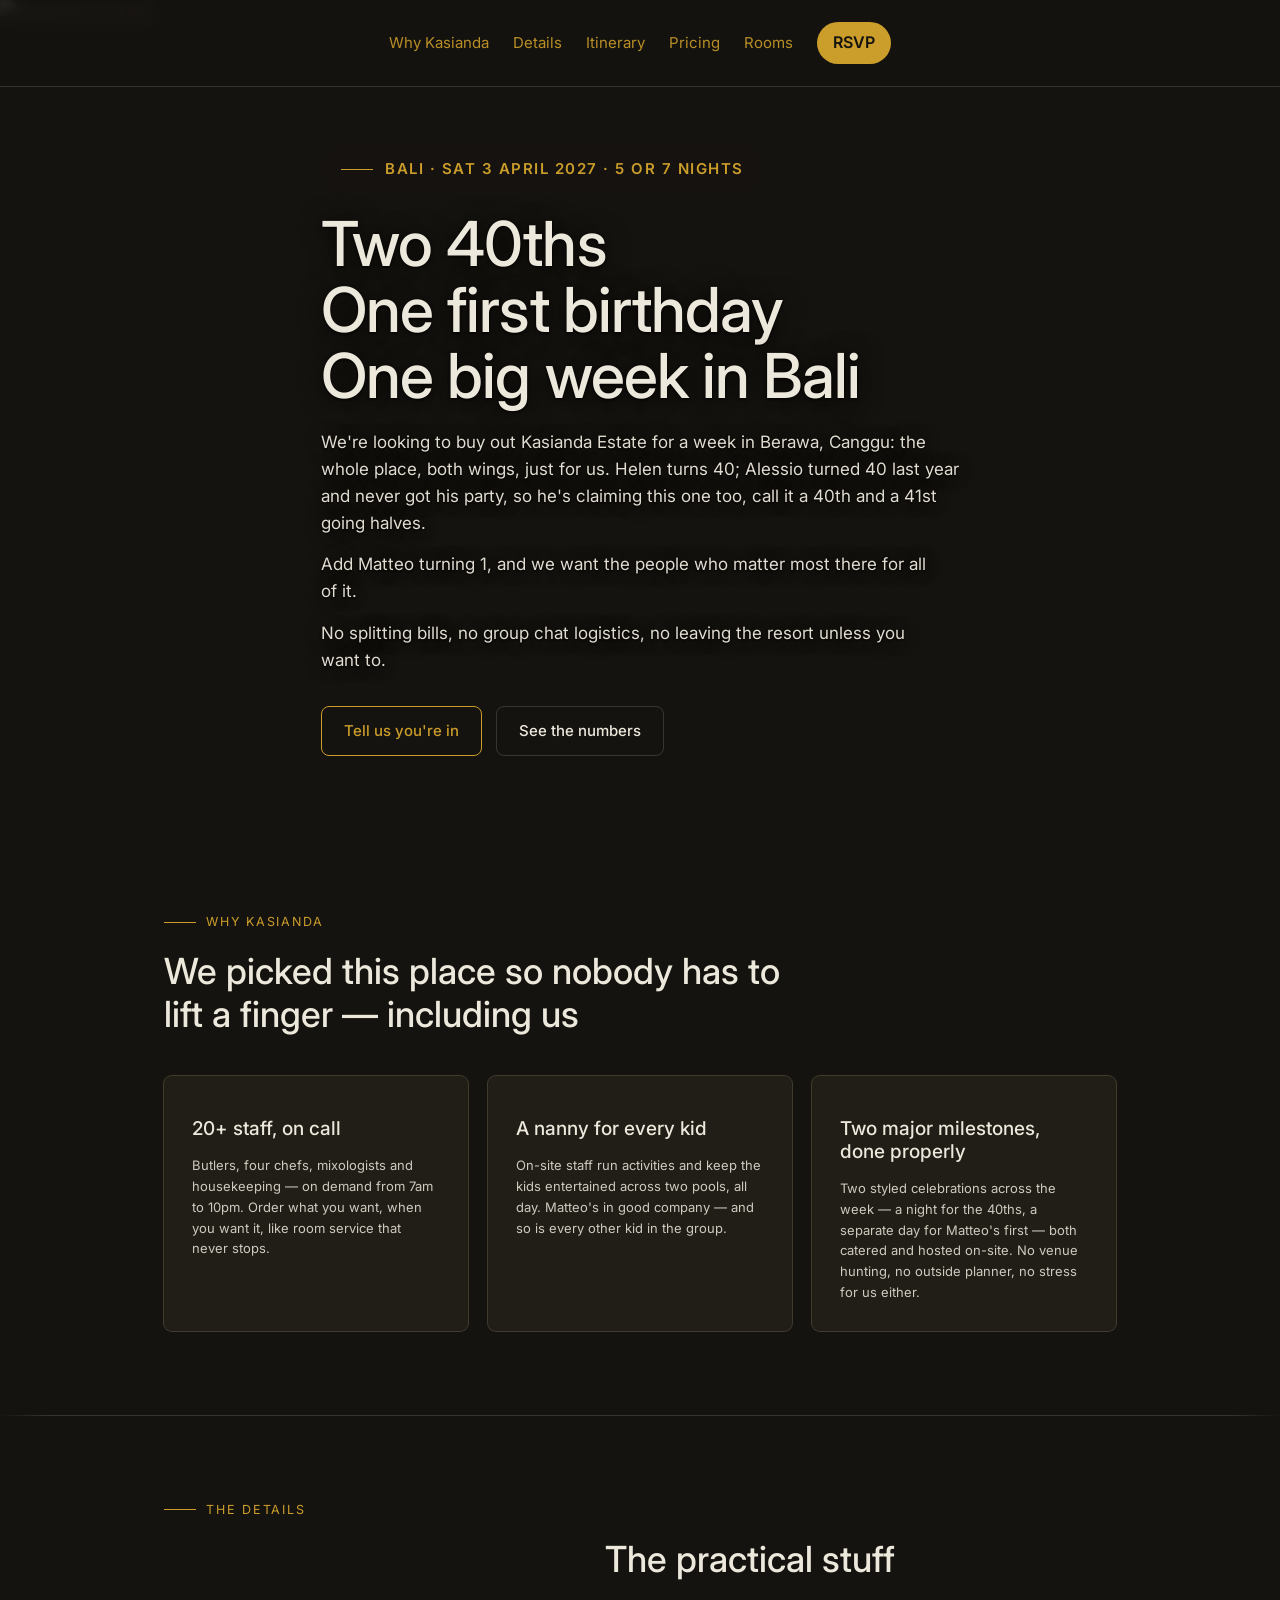
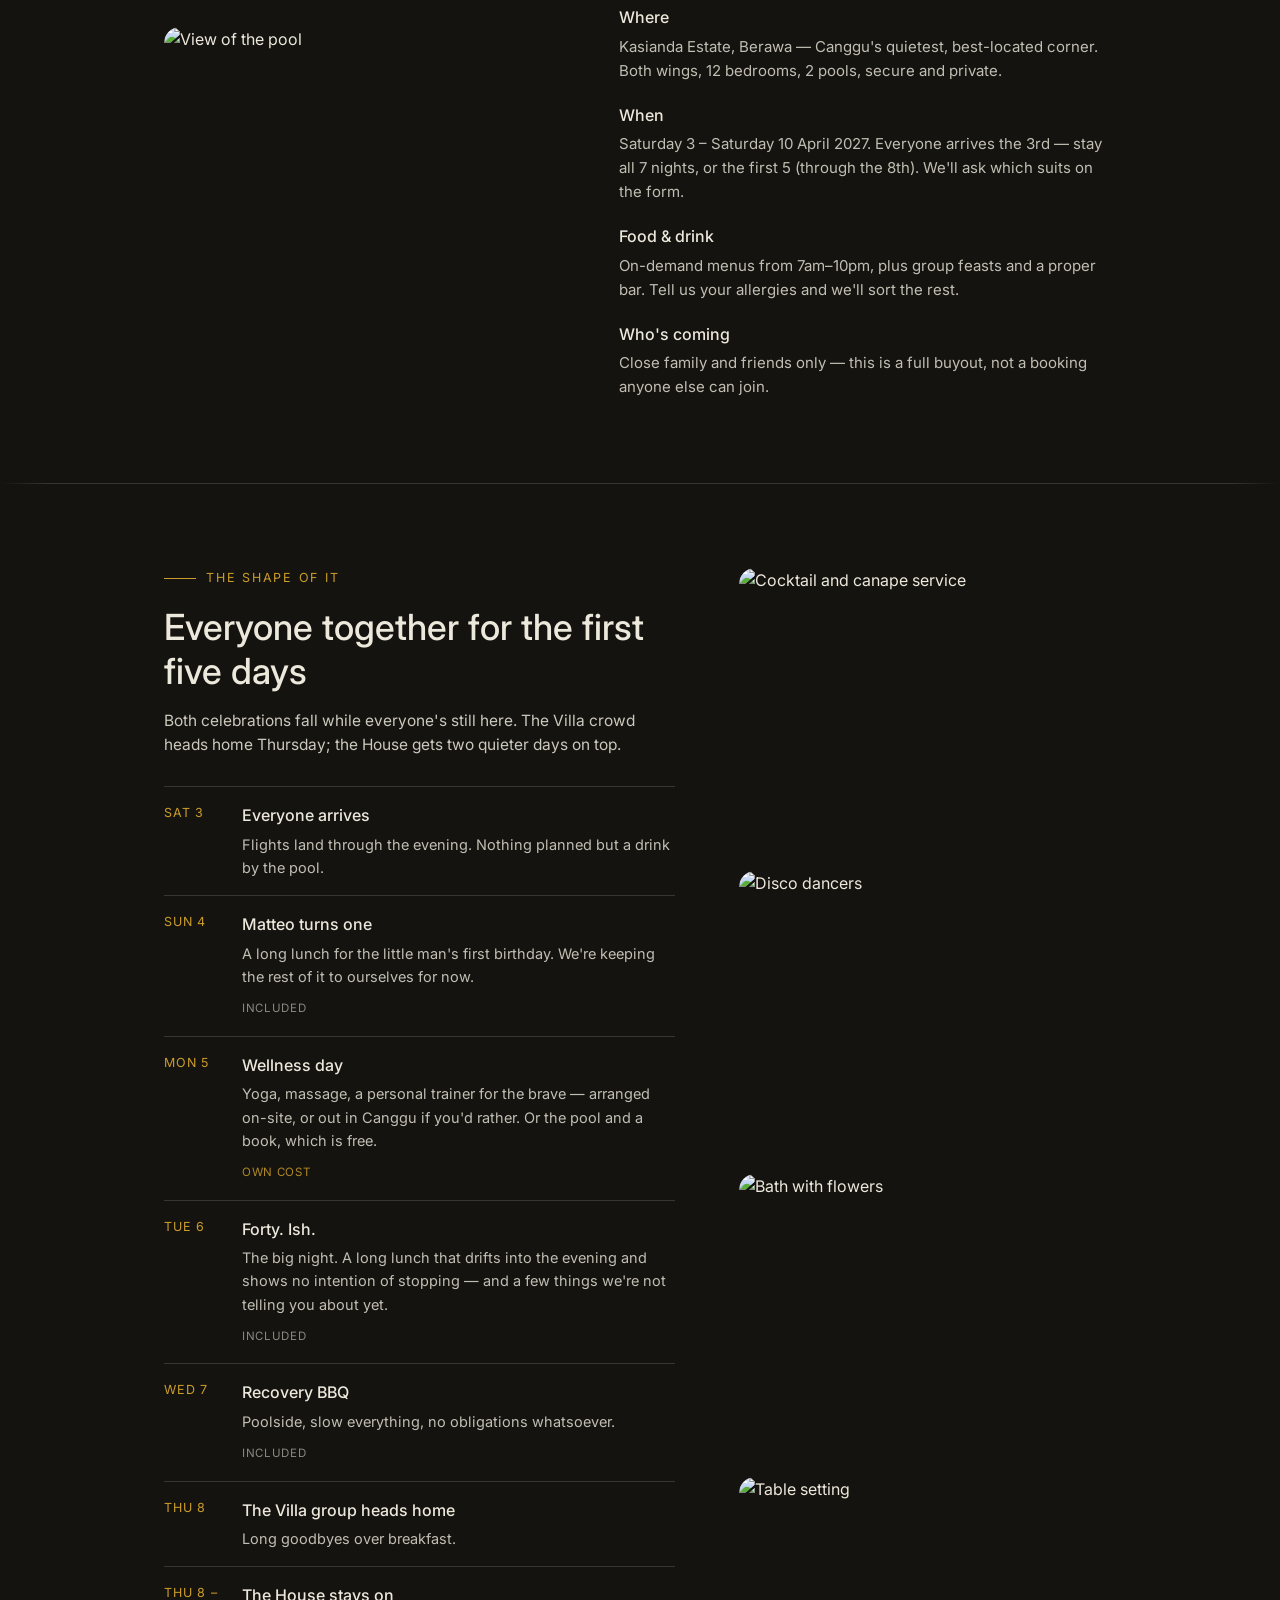
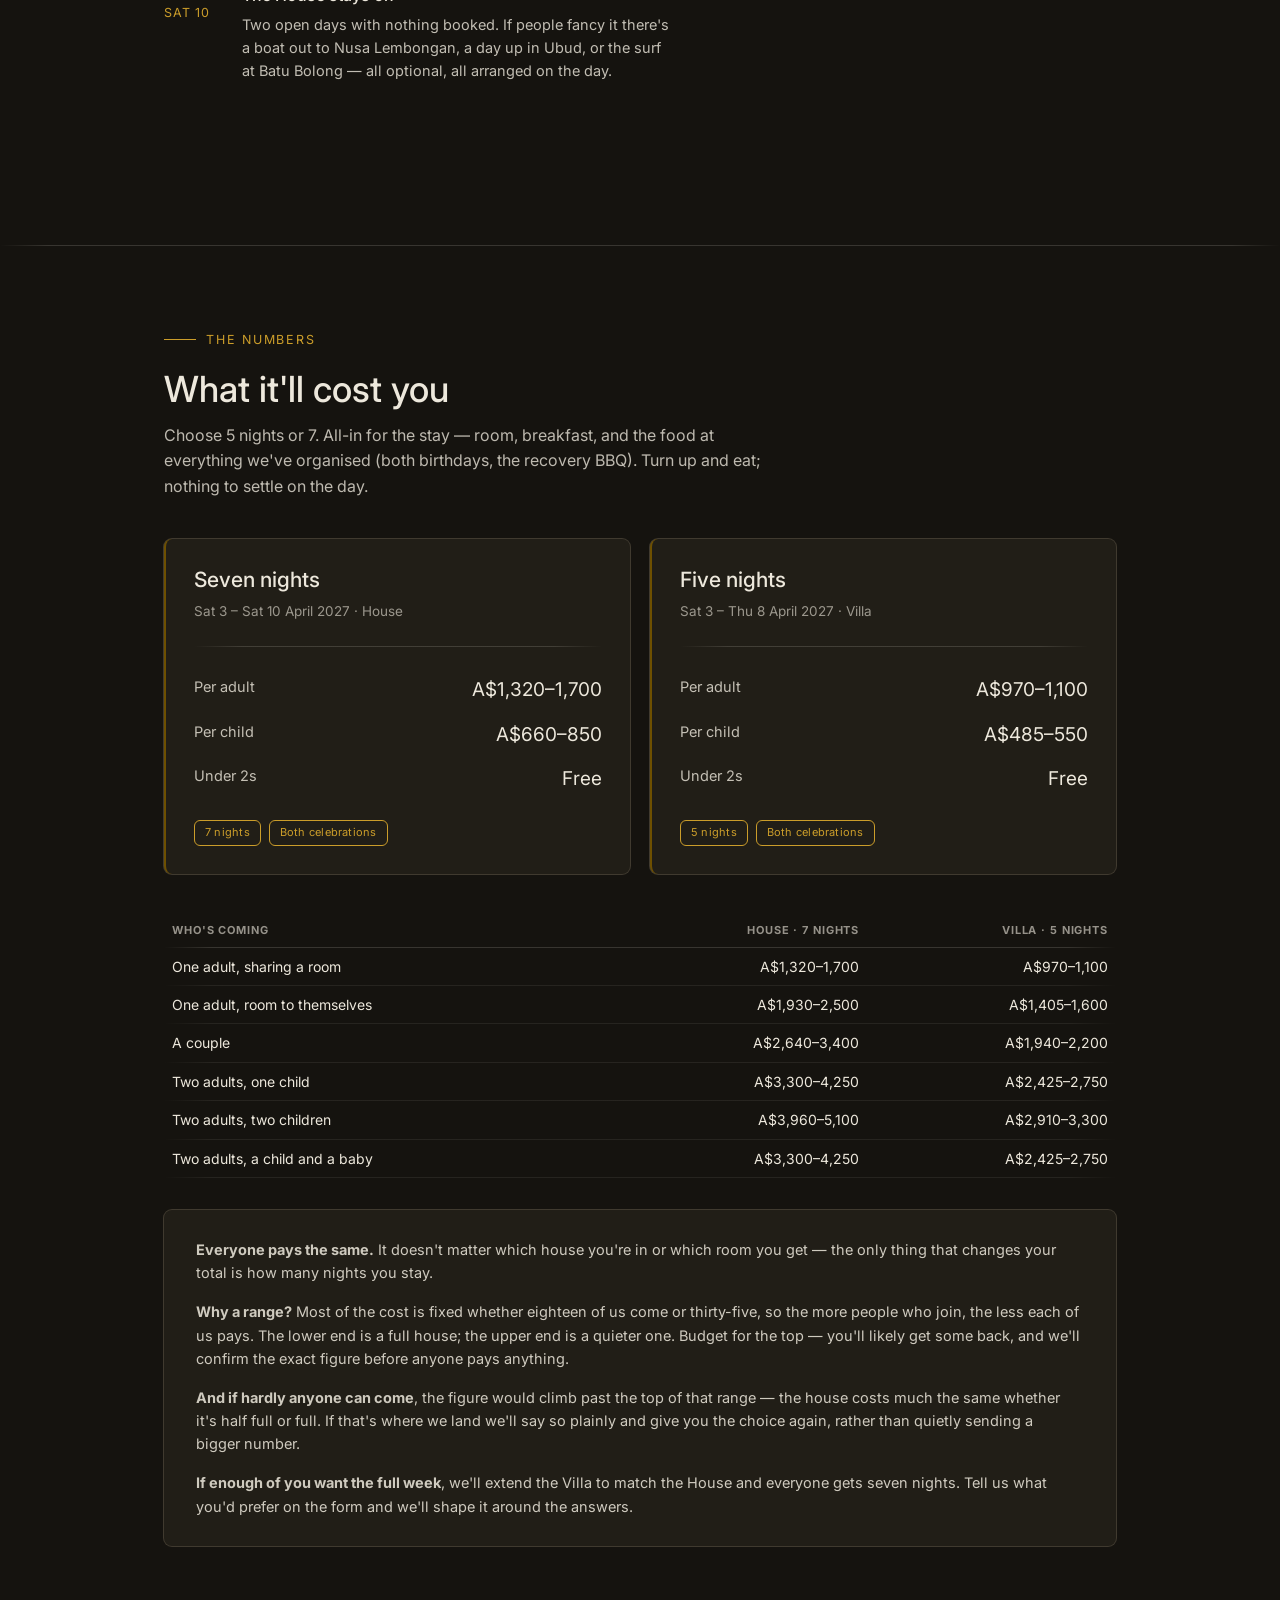
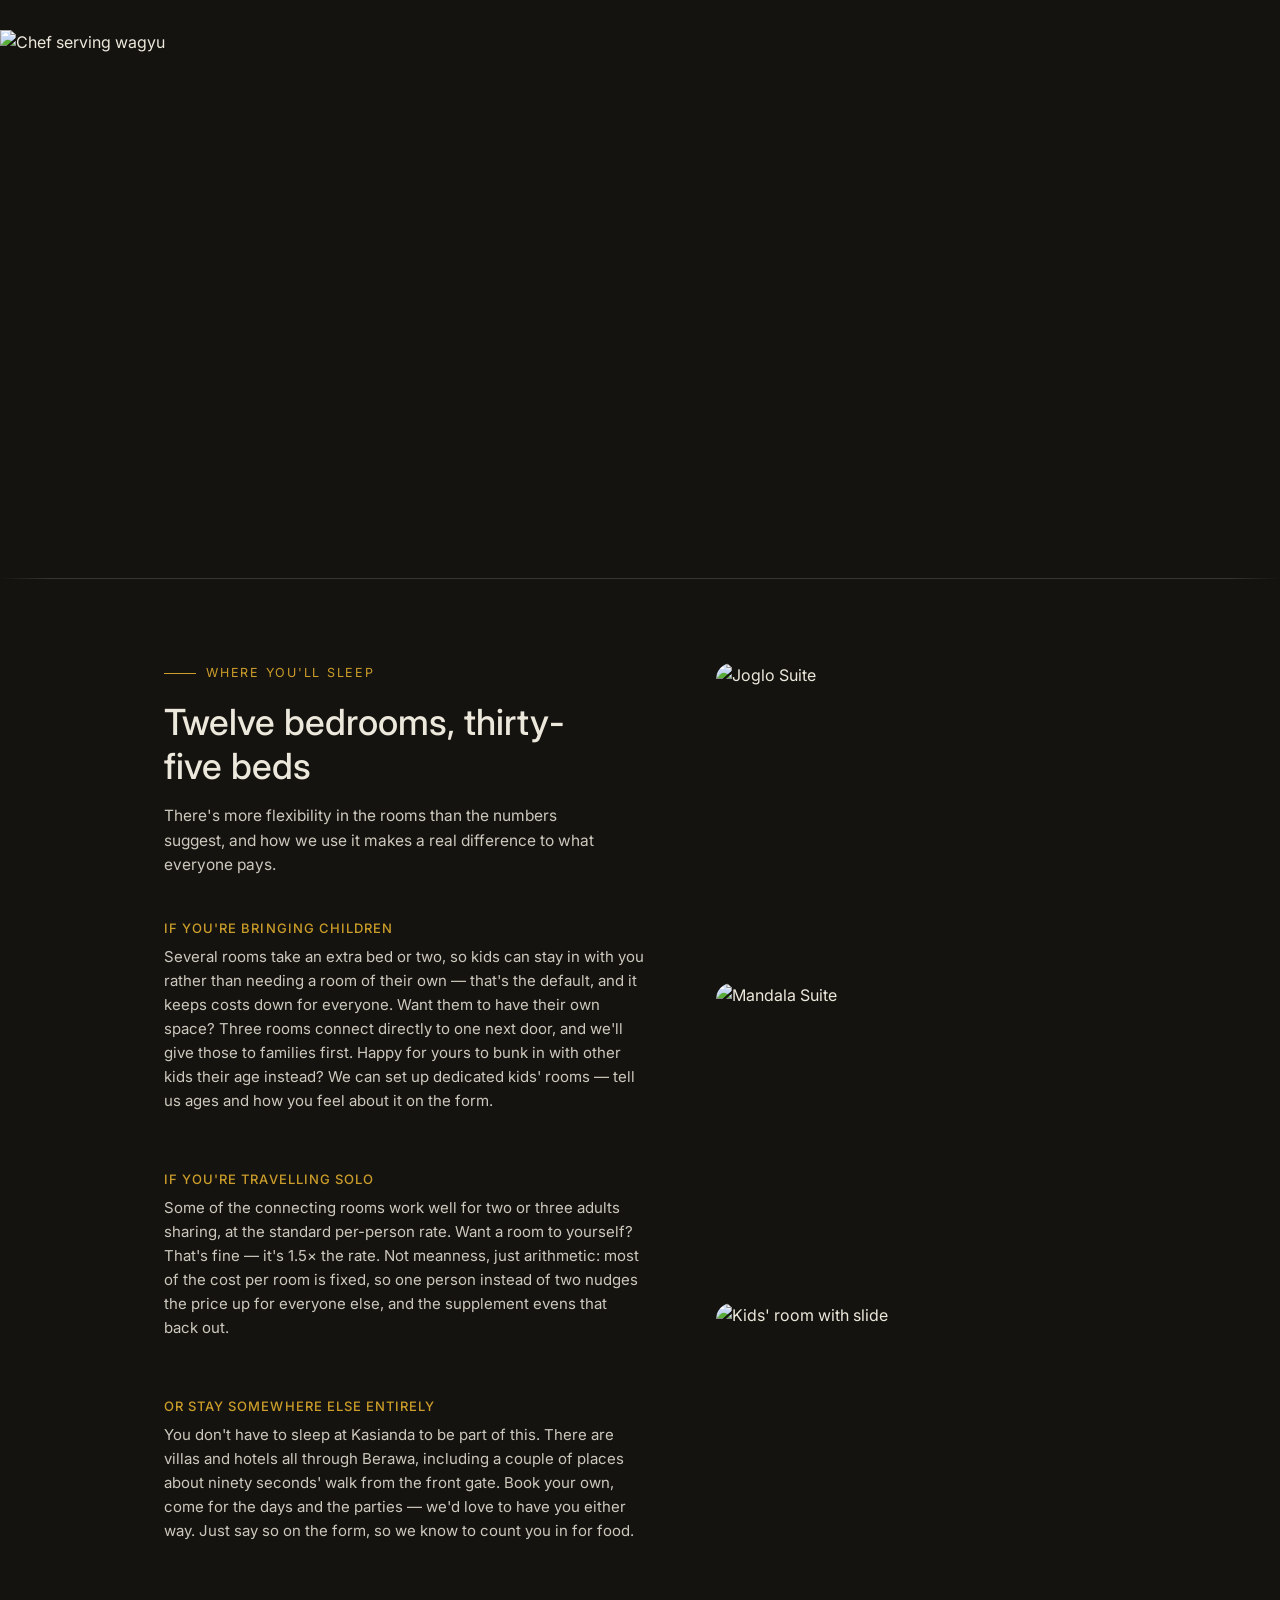
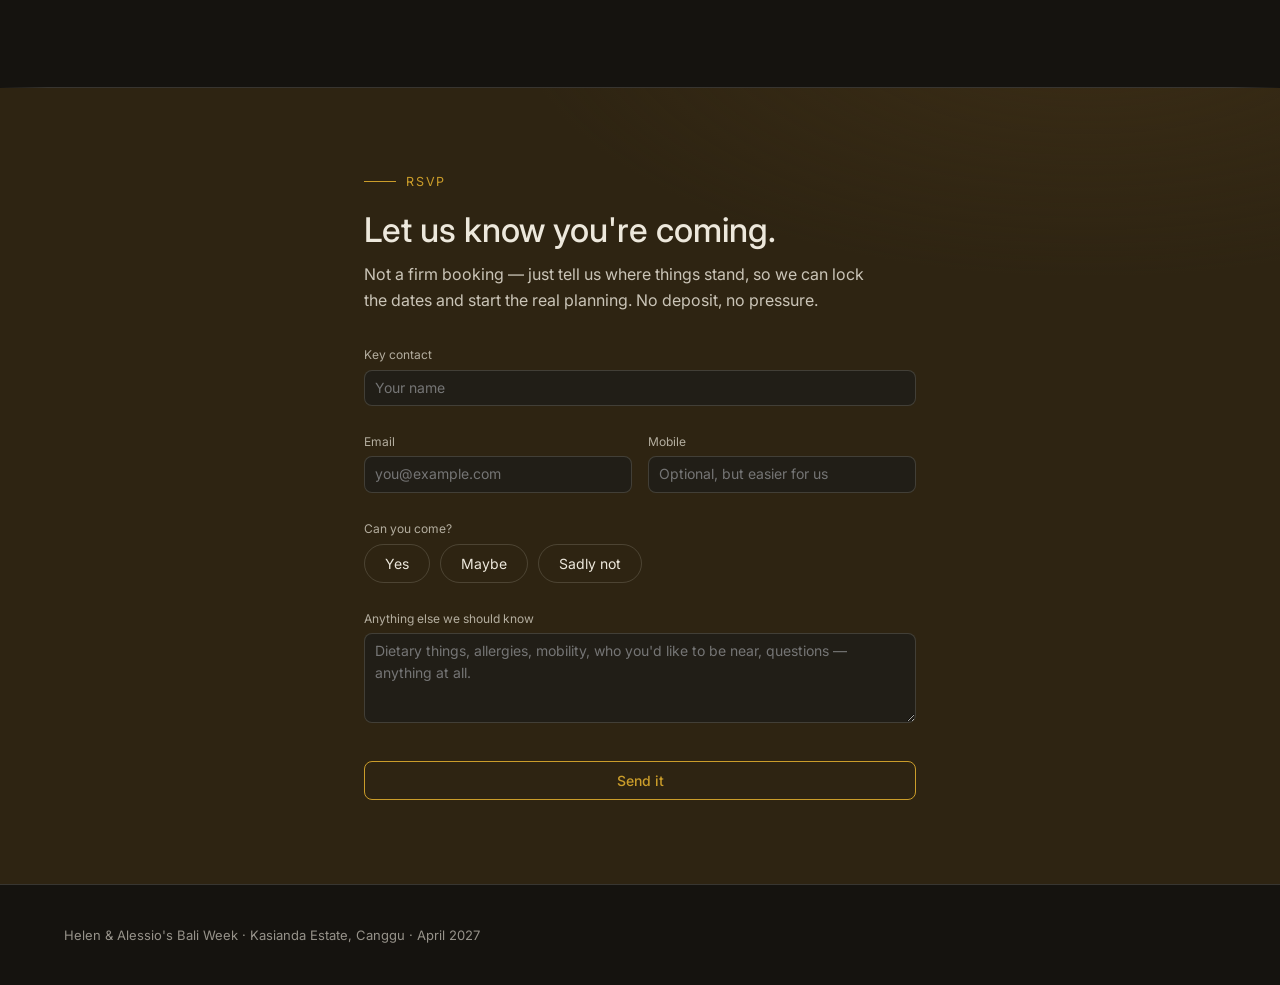
==== index.html @ 685c283e "Add files via upload" ====
<!DOCTYPE html>
<html lang="en">
<head>
<meta charset="utf-8">
<meta name="viewport" content="width=device-width, initial-scale=1">
<title>Helen &amp; Alessio's Bali Week — Kasianda Estate</title>
<link rel="stylesheet" href="https://unpkg.com/@phosphor-icons/web@2.1.1/src/regular/style.css">
<style>
@import url('https://fonts.googleapis.com/css2?family=Inter:wght@400;500;600;700&display=swap');
:root {
  --color-bg: #15130f;
  --color-surface: #211e17;
  --color-text: #ede8dc;
  --color-accent: oklch(72% 0.135 85);
  --color-accent-2: oklch(78% 0.09 85);
  --color-accent-400: oklch(79% 0.115 85);
  --color-accent-700: oklch(45% 0.10 85);
  --color-accent-800: oklch(32% 0.075 85);
  --color-accent-100: oklch(97% 0.02 85);
  --color-divider: color-mix(in srgb, #ede8dc 16%, transparent);
  --color-section: #2e2412;
  --color-section-glow: #453419;
  --font-heading: "Inter", system-ui, sans-serif;
  --font-heading-weight: 500;
  --font-body: "Inter", system-ui, sans-serif;
  --radius-md: 8px; --radius-lg: 14px;
  --shadow-sm: 0 0 0 1px #403a2f;
  --shadow-md: 0 0 0 1px #5a5346, 0 6px 18px rgba(0,0,0,0.55);
  --edge: clamp(20px, 5vw, 72px);
}
*, *::before, *::after { box-sizing: border-box; }
html { scroll-behavior: smooth; }
body { margin: 0; background: var(--color-bg); color: var(--color-text); font-family: var(--font-body); font-size: 16px; line-height: 1.6; text-wrap: pretty; }
h1,h2,h3,h4,h5,h6 { font-family: var(--font-heading); font-weight: var(--font-heading-weight); margin: 0; }
p { margin: 0; }
img { display: block; max-width: 100%; }
a { color: var(--color-accent); text-decoration: none; }
a:hover { color: var(--color-accent-2); }
:focus-visible { outline: 2px solid var(--color-accent); outline-offset: 2px; }
::selection { background: color-mix(in srgb, var(--color-accent) 30%, transparent); }
.wrap { max-width: 1080px; margin: 0 auto; padding: 0 var(--edge); }
.kicker { display: flex; align-items: center; gap: 10px; font-size: 12.5px; letter-spacing: 0.14em; text-transform: uppercase; color: var(--color-accent); margin-bottom: 18px; }
.kicker::before { content: ""; width: 32px; height: 1px; background: var(--color-accent); }
.section { padding: 84px 0; }
.divider-line { height: 1px; margin: 0; border: 0; background: linear-gradient(to right, transparent, var(--color-divider) 48px calc(100% - 48px), transparent); }
.lighten { mix-blend-mode: lighten; background-color: transparent; }
.card { display: flex; flex-direction: column; gap: 6px; padding: 12px; border-radius: var(--radius-md); background: var(--color-surface); }
.card-title { font-family: var(--font-heading); font-weight: var(--font-heading-weight); font-size: 17px; line-height: 1.2; }
.card-body { margin: 0; font-size: 13px; opacity: 0.8; }
.elev-sm { box-shadow: var(--shadow-sm); }
.elev-md { box-shadow: var(--shadow-md); }
.tag { display: inline-flex; align-items: center; font-size: 11px; letter-spacing: 0.02em; padding: 3px 10px; border-radius: 6px; }
.tag-outline { border: 1px solid var(--color-accent); color: var(--color-accent); }
.tag-accent { background: var(--color-accent-800); color: var(--color-accent-100); }
.btn { display: inline-flex; align-items: center; justify-content: center; gap: 6px; cursor: pointer; text-decoration: none; font-family: var(--font-heading); font-weight: var(--font-heading-weight); font-size: 14px; color: var(--color-text); background: transparent; border: 1px solid transparent; padding: 10px 16px; border-radius: var(--radius-md); }
.btn:disabled { opacity: 0.45; cursor: not-allowed; }
.btn-primary { color: var(--color-accent); border-color: var(--color-accent); }
.btn-primary:hover { background: color-mix(in srgb, var(--color-accent) 12%, transparent); }
.btn-secondary { border-color: var(--color-divider); }
.btn-secondary:hover { background: color-mix(in srgb, var(--color-text) 7%, transparent); }
.btn-block { width: 100%; margin-top: 6px; }
.field > label { display: block; font-size: 12px; margin-bottom: 5px; color: color-mix(in srgb, var(--color-text) 70%, transparent); }
.input { width: 100%; min-height: 36px; padding: 6px 10px; font: inherit; font-size: 14px; color: var(--color-text); caret-color: var(--color-accent); background: var(--color-surface); border: 1px solid var(--color-divider); border-radius: var(--radius-md); }
.input:hover { border-color: color-mix(in srgb, var(--color-text) 45%, transparent); }
textarea.input { min-height: 90px; resize: vertical; }
.pill { padding: 10px 20px; border-radius: 999px; border: 1px solid var(--color-divider); font-size: 14px; cursor: pointer; font-family: var(--font-body); color: var(--color-text); background: transparent; transition: background 0.15s, border-color 0.15s, color 0.15s; }
.pill:hover { border-color: color-mix(in srgb, var(--color-text) 45%, transparent); }
.pill.is-active { border-color: var(--color-accent); color: var(--color-accent); background: color-mix(in srgb, var(--color-accent) 14%, transparent); }
.table { width: 100%; border-collapse: collapse; font-size: 14px; }
.table th { text-align: left; font-size: 11px; letter-spacing: 0.08em; text-transform: uppercase; color: color-mix(in srgb, var(--color-text) 60%, transparent); padding: 8px; }
.table td { padding: 8px; }
.table thead tr { background: linear-gradient(to right, transparent, var(--color-divider) 48px, var(--color-divider) calc(100% - 48px), transparent) no-repeat bottom / 100% 1px; }
.table tbody tr { background: linear-gradient(to right, transparent, color-mix(in srgb, var(--color-text) 8%, transparent) 48px, color-mix(in srgb, var(--color-text) 8%, transparent) calc(100% - 48px), transparent) no-repeat bottom / 100% 1px; }
.table-wrap { overflow-x: auto; }
.th-short { display: none; }
@media (max-width: 640px) { .section { padding: 56px 0; } }
@media (max-width: 720px) { .stack-mobile { grid-template-columns: 1fr !important; } }
@media (max-width: 680px) {
  .nav-links { display: none !important; }
  .menu-toggle { display: flex !important; }
  nav { justify-content: space-between !important; padding: 16px 20px !important; }
  .hero-pad { padding-top: 88px !important; }
  .hero-kicker { font-size: 11px !important; padding: 9px 14px !important; gap: 6px !important; white-space: nowrap !important; }
  .hero-kicker::before { display: none; }
}
@media (max-width: 640px) {
  .table-wrap { overflow-x: visible; }
  .table { min-width: 0 !important; }
  .table th, .table td { font-size: 11.5px; padding: 6px 4px; }
  .table td:not(:first-child), .table th:not(:first-child) { white-space: nowrap; }
  .th-full { display: none; }
  .th-short { display: inline; }
}
</style>
</head>
<body>

<nav style="display:flex;align-items:center;justify-content:center;padding:22px var(--edge);position:fixed;top:0;left:0;right:0;z-index:50;background:color-mix(in srgb, var(--color-bg) 88%, transparent);backdrop-filter:blur(8px);border-bottom:1px solid var(--color-divider)">
  <div class="nav-links" style="display:flex;gap:24px;font-size:15px;opacity:0.9;align-items:center;white-space:nowrap">
    <a href="#why">Why Kasianda</a>
    <a href="#details">Details</a>
    <a href="#itinerary">Itinerary</a>
    <a href="#pricing">Pricing</a>
    <a href="#sleep">Rooms</a>
  </div>
  <button id="menu-toggle" class="menu-toggle" aria-label="Menu" style="display:none;background:transparent;border:1px solid var(--color-divider);color:var(--color-text);width:40px;height:40px;border-radius:999px;align-items:center;justify-content:center;margin-right:12px;cursor:pointer"><i class="ph ph-list" style="font-size:18px"></i></button>
  <a href="#rsvp" style="background:var(--color-accent);color:var(--color-bg);padding:8px 16px;border-radius:999px;font-weight:600;margin-left:24px">RSVP</a>
</nav>
<div id="mobile-menu" style="display:none;position:fixed;top:0;left:0;right:0;z-index:49;background:var(--color-bg);padding:96px 24px 24px;flex-direction:column;gap:22px;font-size:19px">
  <a href="#why">Why Kasianda</a>
  <a href="#details">Details</a>
  <a href="#itinerary">Itinerary</a>
  <a href="#pricing">Pricing</a>
  <a href="#sleep">Rooms</a>
</div>

<section style="position:relative;min-height:92vh;display:flex;align-items:flex-end;overflow:hidden">
  <figure class="lighten" style="position:absolute;inset:0;margin:0;z-index:0">
    <img src="https://images.squarespace-cdn.com/content/v1/601a1bac2b767b71f374be06/f1180f97-0d33-4619-ae29-772d0a28316f/Pool+-+double+sunbeds+and+8+person+pool+bar.jpg?format=2500w" alt="Kasianda pool bar" style="width:100%;height:100%;object-fit:cover">
  </figure>
  <div style="position:absolute;inset:0;background:linear-gradient(to top, var(--color-bg) 30%, color-mix(in srgb, var(--color-bg) 68%, transparent) 55%, color-mix(in srgb, var(--color-bg) 38%, transparent) 100%);z-index:1"></div>
  <div class="wrap hero-pad" style="position:relative;z-index:2;padding-bottom:72px;padding-top:140px">
    <span class="kicker hero-kicker" style="display:inline-flex;background:color-mix(in srgb, var(--color-bg) 82%, transparent);padding:12px 20px;border-radius:999px;font-size:15px;font-weight:600;letter-spacing:0.1em;gap:12px">Bali · Sat 3 April 2027 · 5 or 7 nights</span>
    <h1 style="font-size:clamp(36px,5.5vw,62px);line-height:1.06;letter-spacing:-0.015em;margin:0 0 20px;max-width:20ch;text-shadow:0 2px 24px rgba(0,0,0,0.8), 0 1px 3px rgba(0,0,0,0.9)"><span style="display:block">Two 40ths</span><span style="display:block">One first birthday</span><span style="display:block">One big week in Bali</span></h1>
    <p style="font-size:17px;line-height:1.6;max-width:58ch;color:color-mix(in srgb, var(--color-text) 95%, transparent);margin:0 0 14px;text-shadow:0 1px 16px rgba(0,0,0,0.75), 0 1px 2px rgba(0,0,0,0.85)">We're looking to buy out Kasianda Estate for a week in Berawa, Canggu: the whole place, both wings, just for us. Helen turns 40; Alessio turned 40 last year and never got his party, so he's claiming this one too, call it a 40th and a 41st going halves.</p>
    <p style="font-size:17px;line-height:1.6;max-width:58ch;color:color-mix(in srgb, var(--color-text) 95%, transparent);margin:0 0 14px;text-shadow:0 1px 16px rgba(0,0,0,0.75), 0 1px 2px rgba(0,0,0,0.85)">Add Matteo turning 1, and we want the people who matter most there for all of it.</p>
    <p style="font-size:17px;line-height:1.6;max-width:58ch;color:color-mix(in srgb, var(--color-text) 95%, transparent);margin:0 0 32px;text-shadow:0 1px 16px rgba(0,0,0,0.75), 0 1px 2px rgba(0,0,0,0.85)">No splitting bills, no group chat logistics, no leaving the resort unless you want to.</p>
    <div style="display:flex;gap:14px;flex-wrap:wrap">
      <a href="#rsvp" class="btn btn-primary" style="padding:12px 22px;font-size:15px">Tell us you're in</a>
      <a href="#pricing" class="btn btn-secondary" style="padding:12px 22px;font-size:15px">See the numbers</a>
    </div>
  </div>
</section>

<section class="section" id="why">
  <div class="wrap">
    <span class="kicker">Why Kasianda</span>
    <h2 style="font-size:clamp(26px,3vw,36px);line-height:1.2;margin:0 0 40px;max-width:28ch">We picked this place so nobody has to lift a finger — including us</h2>
    <div style="display:grid;grid-template-columns:repeat(3,1fr);gap:20px" class="stack-mobile">
      <div class="card elev-sm" style="padding:28px;gap:14px">
        <i class="ph ph-users-three" style="font-size:26px;color:var(--color-accent)"></i>
        <h3 class="card-title" style="font-size:19px">20+ staff, on call</h3>
        <p class="card-body" style="opacity:0.85">Butlers, four chefs, mixologists and housekeeping — on demand from 7am to 10pm. Order what you want, when you want it, like room service that never stops.</p>
      </div>
      <div class="card elev-sm" style="padding:28px;gap:14px">
        <i class="ph ph-baby" style="font-size:26px;color:var(--color-accent)"></i>
        <h3 class="card-title" style="font-size:19px">A nanny for every kid</h3>
        <p class="card-body" style="opacity:0.85">On-site staff run activities and keep the kids entertained across two pools, all day. Matteo's in good company — and so is every other kid in the group.</p>
      </div>
      <div class="card elev-sm" style="padding:28px;gap:14px">
        <i class="ph ph-sparkle" style="font-size:26px;color:var(--color-accent)"></i>
        <h3 class="card-title" style="font-size:19px">Two major milestones, done properly</h3>
        <p class="card-body" style="opacity:0.85">Two styled celebrations across the week — a night for the 40ths, a separate day for Matteo's first — both catered and hosted on-site. No venue hunting, no outside planner, no stress for us either.</p>
      </div>
    </div>
  </div>
</section>

<hr class="divider-line">

<section class="section" id="details">
  <div class="wrap">
    <span class="kicker">The Details</span>
    <div style="display:grid;grid-template-columns:minmax(0,0.85fr) minmax(0,1.15fr);gap:clamp(24px,5vw,64px);align-items:center" class="stack-mobile">
      <figure class="lighten" style="margin:0">
        <img src="https://images.squarespace-cdn.com/content/v1/601a1bac2b767b71f374be06/cf0aacf5-89a2-48bd-876a-87dbec2827ea/view+of+pool+1024+x+683.jpg?format=2500w" alt="View of the pool" style="width:100%;aspect-ratio:4/3;object-fit:cover;border-radius:16px">
      </figure>
      <div>
        <h2 style="font-size:clamp(26px,3vw,36px);line-height:1.2;margin:0 0 24px;max-width:22ch">The practical stuff</h2>
        <div style="display:flex;flex-direction:column;gap:20px">
          <div style="display:flex;gap:14px"><i class="ph ph-map-pin" style="font-size:22px;color:var(--color-accent);flex:none;margin-top:2px"></i><div><h4 style="margin:0 0 4px;font-size:16px;font-weight:500">Where</h4><p style="margin:0;opacity:0.8;font-size:15px">Kasianda Estate, Berawa — Canggu's quietest, best-located corner. Both wings, 12 bedrooms, 2 pools, secure and private.</p></div></div>
          <div style="display:flex;gap:14px"><i class="ph ph-calendar" style="font-size:22px;color:var(--color-accent);flex:none;margin-top:2px"></i><div><h4 style="margin:0 0 4px;font-size:16px;font-weight:500">When</h4><p style="margin:0;opacity:0.8;font-size:15px">Saturday 3 – Saturday 10 April 2027. Everyone arrives the 3rd — stay all 7 nights, or the first 5 (through the 8th). We'll ask which suits on the form.</p></div></div>
          <div style="display:flex;gap:14px"><i class="ph ph-fork-knife" style="font-size:22px;color:var(--color-accent);flex:none;margin-top:2px"></i><div><h4 style="margin:0 0 4px;font-size:16px;font-weight:500">Food &amp; drink</h4><p style="margin:0;opacity:0.8;font-size:15px">On-demand menus from 7am–10pm, plus group feasts and a proper bar. Tell us your allergies and we'll sort the rest.</p></div></div>
          <div style="display:flex;gap:14px"><i class="ph ph-users" style="font-size:22px;color:var(--color-accent);flex:none;margin-top:2px"></i><div><h4 style="margin:0 0 4px;font-size:16px;font-weight:500">Who's coming</h4><p style="margin:0;opacity:0.8;font-size:15px">Close family and friends only — this is a full buyout, not a booking anyone else can join.</p></div></div>
        </div>
      </div>
    </div>
  </div>
</section>

<hr class="divider-line">

<section class="section" id="itinerary">
  <div class="wrap stack-mobile" style="display:grid;grid-template-columns:minmax(0,1.15fr) minmax(0,0.85fr);gap:clamp(24px,5vw,64px);align-items:start">
    <div>
      <span class="kicker">The Shape Of It</span>
      <h2 style="font-size:clamp(26px,3vw,36px);line-height:1.2;margin:0 0 16px;max-width:24ch">Everyone together for the first five days</h2>
      <p style="opacity:0.85;font-size:15.5px;margin:0 0 28px;max-width:48ch">Both celebrations fall while everyone's still here. The Villa crowd heads home Thursday; the House gets two quieter days on top.</p>
      <div style="display:flex;flex-direction:column">
        <div style="display:grid;grid-template-columns:64px 1fr;gap:14px;padding:16px 0;border-top:1px solid var(--color-divider)"><span style="color:var(--color-accent);font-family:var(--font-heading);font-size:12.5px;letter-spacing:0.06em">SAT 3</span><div><h4 style="margin:0 0 4px;font-size:16px;font-weight:500">Everyone arrives</h4><p style="margin:0;font-size:14.5px;opacity:0.8">Flights land through the evening. Nothing planned but a drink by the pool.</p></div></div>
        <div style="display:grid;grid-template-columns:64px 1fr;gap:14px;padding:16px 0;border-top:1px solid var(--color-divider)"><span style="color:var(--color-accent);font-family:var(--font-heading);font-size:12.5px;letter-spacing:0.06em">SUN 4</span><div><h4 style="margin:0 0 4px;font-size:16px;font-weight:500">Matteo turns one</h4><p style="margin:0 0 6px;font-size:14.5px;opacity:0.8">A long lunch for the little man's first birthday. We're keeping the rest of it to ourselves for now.</p><span style="font-size:11.5px;letter-spacing:0.06em;text-transform:uppercase;opacity:0.55">Included</span></div></div>
        <div style="display:grid;grid-template-columns:64px 1fr;gap:14px;padding:16px 0;border-top:1px solid var(--color-divider)"><span style="color:var(--color-accent);font-family:var(--font-heading);font-size:12.5px;letter-spacing:0.06em">MON 5</span><div><h4 style="margin:0 0 4px;font-size:16px;font-weight:500">Wellness day</h4><p style="margin:0 0 6px;font-size:14.5px;opacity:0.8">Yoga, massage, a personal trainer for the brave — arranged on-site, or out in Canggu if you'd rather. Or the pool and a book, which is free.</p><span style="font-size:11.5px;letter-spacing:0.06em;text-transform:uppercase;color:var(--color-accent);opacity:0.85">Own cost</span></div></div>
        <div style="display:grid;grid-template-columns:64px 1fr;gap:14px;padding:16px 0;border-top:1px solid var(--color-divider)"><span style="color:var(--color-accent);font-family:var(--font-heading);font-size:12.5px;letter-spacing:0.06em">TUE 6</span><div><h4 style="margin:0 0 4px;font-size:16px;font-weight:500">Forty. Ish.</h4><p style="margin:0 0 6px;font-size:14.5px;opacity:0.8">The big night. A long lunch that drifts into the evening and shows no intention of stopping — and a few things we're not telling you about yet.</p><span style="font-size:11.5px;letter-spacing:0.06em;text-transform:uppercase;opacity:0.55">Included</span></div></div>
        <div style="display:grid;grid-template-columns:64px 1fr;gap:14px;padding:16px 0;border-top:1px solid var(--color-divider)"><span style="color:var(--color-accent);font-family:var(--font-heading);font-size:12.5px;letter-spacing:0.06em">WED 7</span><div><h4 style="margin:0 0 4px;font-size:16px;font-weight:500">Recovery BBQ</h4><p style="margin:0 0 6px;font-size:14.5px;opacity:0.8">Poolside, slow everything, no obligations whatsoever.</p><span style="font-size:11.5px;letter-spacing:0.06em;text-transform:uppercase;opacity:0.55">Included</span></div></div>
        <div style="display:grid;grid-template-columns:64px 1fr;gap:14px;padding:16px 0;border-top:1px solid var(--color-divider)"><span style="color:var(--color-accent);font-family:var(--font-heading);font-size:12.5px;letter-spacing:0.06em">THU 8</span><div><h4 style="margin:0 0 4px;font-size:16px;font-weight:500">The Villa group heads home</h4><p style="margin:0;font-size:14.5px;opacity:0.8">Long goodbyes over breakfast.</p></div></div>
        <div style="display:grid;grid-template-columns:64px 1fr;gap:14px;padding:16px 0;border-top:1px solid var(--color-divider)"><span style="color:var(--color-accent);font-family:var(--font-heading);font-size:12.5px;letter-spacing:0.06em">THU 8 – SAT 10</span><div><h4 style="margin:0 0 4px;font-size:16px;font-weight:500">The House stays on</h4><p style="margin:0;font-size:14.5px;opacity:0.8">Two open days with nothing booked. If people fancy it there's a boat out to Nusa Lembongan, a day up in Ubud, or the surf at Batu Bolong — all optional, all arranged on the day.</p></div></div>
      </div>
    </div>
    <div style="display:flex;flex-direction:column;gap:20px">
      <figure class="lighten" style="margin:0"><img src="https://images.squarespace-cdn.com/content/v1/601a1bac2b767b71f374be06/8c90e61e-7c02-46ea-b9d3-67ffd7560ef1/Patio+-+cocktail+and+canape+service.jpg?format=2500w" alt="Cocktail and canape service" style="width:100%;aspect-ratio:4/3;object-fit:cover;border-radius:16px"></figure>
      <figure class="lighten" style="margin:0"><img src="https://images.squarespace-cdn.com/content/v1/601a1bac2b767b71f374be06/75080870-1cee-4596-b68e-d61f63b3db55/Disco+Dancers.jpg?format=1500w" alt="Disco dancers" style="width:100%;aspect-ratio:4/3;object-fit:cover;border-radius:16px"></figure>
      <figure class="lighten" style="margin:0"><img src="https://images.squarespace-cdn.com/content/v1/601a1bac2b767b71f374be06/01903238-1760-4060-ae8f-694795629532/bath+with+flowers.jpg?format=1500w" alt="Bath with flowers" style="width:100%;aspect-ratio:4/3;object-fit:cover;border-radius:16px"></figure>
      <figure class="lighten" style="margin:0"><img src="https://images.squarespace-cdn.com/content/v1/601a1bac2b767b71f374be06/4f91533b-5c6c-4335-b83c-f6b1825bcd17/Table+setting+T+shape.jpg?format=1500w" alt="Table setting" style="width:100%;aspect-ratio:4/3;object-fit:cover;border-radius:16px"></figure>
    </div>
  </div>
</section>

<hr class="divider-line">

<section class="section" id="pricing">
  <div class="wrap">
    <span class="kicker">The Numbers</span>
    <h2 style="font-size:clamp(26px,3vw,36px);line-height:1.2;margin:0 0 12px;max-width:26ch">What it'll cost you</h2>
    <p style="max-width:60ch;color:color-mix(in srgb, var(--color-text) 78%, transparent);margin:0 0 40px">Choose 5 nights or 7. All-in for the stay — room, breakfast, and the food at everything we've organised (both birthdays, the recovery BBQ). Turn up and eat; nothing to settle on the day.</p>

    <div style="display:grid;grid-template-columns:repeat(2,1fr);gap:20px;margin-bottom:40px" class="stack-mobile">
      <div class="card elev-sm" style="padding:28px;gap:6px;border-left:2px solid var(--color-accent-700)">
        <h3 class="card-title" style="font-size:21px;margin:0 0 2px">Seven nights</h3>
        <p style="margin:0 0 18px;font-size:13.5px;opacity:0.6">Sat 3 – Sat 10 April 2027 · House</p>
        <hr class="divider-line" style="margin:0 0 18px">
        <div style="display:flex;justify-content:space-between;padding:4px 0"><span style="font-size:14.5px;opacity:0.8">Per adult</span><span style="font-family:var(--font-heading);font-size:19px">A$1,320–1,700</span></div>
        <div style="display:flex;justify-content:space-between;padding:4px 0"><span style="font-size:14.5px;opacity:0.8">Per child</span><span style="font-family:var(--font-heading);font-size:19px">A$660–850</span></div>
        <div style="display:flex;justify-content:space-between;padding:4px 0"><span style="font-size:14.5px;opacity:0.8">Under 2s</span><span style="font-family:var(--font-heading);font-size:19px">Free</span></div>
        <div style="display:flex;gap:8px;margin-top:16px"><span class="tag tag-outline">7 nights</span><span class="tag tag-outline">Both celebrations</span></div>
      </div>
      <div class="card elev-sm" style="padding:28px;gap:6px;border-left:2px solid var(--color-accent-700)">
        <h3 class="card-title" style="font-size:21px;margin:0 0 2px">Five nights</h3>
        <p style="margin:0 0 18px;font-size:13.5px;opacity:0.6">Sat 3 – Thu 8 April 2027 · Villa</p>
        <hr class="divider-line" style="margin:0 0 18px">
        <div style="display:flex;justify-content:space-between;padding:4px 0"><span style="font-size:14.5px;opacity:0.8">Per adult</span><span style="font-family:var(--font-heading);font-size:19px">A$970–1,100</span></div>
        <div style="display:flex;justify-content:space-between;padding:4px 0"><span style="font-size:14.5px;opacity:0.8">Per child</span><span style="font-family:var(--font-heading);font-size:19px">A$485–550</span></div>
        <div style="display:flex;justify-content:space-between;padding:4px 0"><span style="font-size:14.5px;opacity:0.8">Under 2s</span><span style="font-family:var(--font-heading);font-size:19px">Free</span></div>
        <div style="display:flex;gap:8px;margin-top:16px"><span class="tag tag-outline">5 nights</span><span class="tag tag-outline">Both celebrations</span></div>
      </div>
    </div>

    <div class="table-wrap">
    <table class="table" style="margin-bottom:32px;min-width:520px">
      <thead><tr><th>Who's coming</th><th style="text-align:right"><span class="th-full">House · 7 nights</span><span class="th-short">House<br>7n</span></th><th style="text-align:right"><span class="th-full">Villa · 5 nights</span><span class="th-short">Villa<br>5n</span></th></tr></thead>
      <tbody>
        <tr><td>One adult, sharing a room</td><td style="text-align:right;font-family:var(--font-heading)">A$1,320–1,700</td><td style="text-align:right;font-family:var(--font-heading)">A$970–1,100</td></tr>
        <tr><td>One adult, room to themselves</td><td style="text-align:right;font-family:var(--font-heading)">A$1,930–2,500</td><td style="text-align:right;font-family:var(--font-heading)">A$1,405–1,600</td></tr>
        <tr><td>A couple</td><td style="text-align:right;font-family:var(--font-heading)">A$2,640–3,400</td><td style="text-align:right;font-family:var(--font-heading)">A$1,940–2,200</td></tr>
        <tr><td>Two adults, one child</td><td style="text-align:right;font-family:var(--font-heading)">A$3,300–4,250</td><td style="text-align:right;font-family:var(--font-heading)">A$2,425–2,750</td></tr>
        <tr><td>Two adults, two children</td><td style="text-align:right;font-family:var(--font-heading)">A$3,960–5,100</td><td style="text-align:right;font-family:var(--font-heading)">A$2,910–3,300</td></tr>
        <tr><td>Two adults, a child and a baby</td><td style="text-align:right;font-family:var(--font-heading)">A$3,300–4,250</td><td style="text-align:right;font-family:var(--font-heading)">A$2,425–2,750</td></tr>
      </tbody>
    </table>
    </div>

    <div class="card elev-sm" style="padding:28px 32px;gap:16px">
      <p style="margin:0;font-size:14.5px;opacity:0.85"><strong style="color:var(--color-text)">Everyone pays the same.</strong> It doesn't matter which house you're in or which room you get — the only thing that changes your total is how many nights you stay.</p>
      <p style="margin:0;font-size:14.5px;opacity:0.85"><strong style="color:var(--color-text)">Why a range?</strong> Most of the cost is fixed whether eighteen of us come or thirty-five, so the more people who join, the less each of us pays. The lower end is a full house; the upper end is a quieter one. Budget for the top — you'll likely get some back, and we'll confirm the exact figure before anyone pays anything.</p>
      <p style="margin:0;font-size:14.5px;opacity:0.85"><strong style="color:var(--color-text)">And if hardly anyone can come</strong>, the figure would climb past the top of that range — the house costs much the same whether it's half full or full. If that's where we land we'll say so plainly and give you the choice again, rather than quietly sending a bigger number.</p>
      <p style="margin:0;font-size:14.5px;opacity:0.85"><strong style="color:var(--color-text)">If enough of you want the full week</strong>, we'll extend the Villa to match the House and everyone gets seven nights. Tell us what you'd prefer on the form and we'll shape it around the answers.</p>
    </div>
  </div>
</section>

<figure class="lighten" style="margin:0"><img src="https://images.squarespace-cdn.com/content/v1/601a1bac2b767b71f374be06/ed005036-43e9-43c7-911b-0cb45a1aa15a/Dining+Room+-+chef+serving+wagyu+steak+landscape.jpg?format=2500w" alt="Chef serving wagyu" style="width:100%;aspect-ratio:21/9;object-fit:cover"></figure>

<hr class="divider-line">

<section class="section" id="sleep">
  <div class="wrap stack-mobile" style="display:grid;grid-template-columns:minmax(0,1.1fr) minmax(0,0.9fr);gap:clamp(24px,5vw,64px);align-items:start">
    <div>
      <span class="kicker">Where You'll Sleep</span>
      <h2 style="font-size:clamp(26px,3vw,36px);line-height:1.2;margin:0 0 16px;max-width:22ch">Twelve bedrooms, thirty-five beds</h2>
      <p style="opacity:0.85;font-size:15.5px;margin:0 0 40px;max-width:48ch">There's more flexibility in the rooms than the numbers suggest, and how we use it makes a real difference to what everyone pays.</p>
      <div style="display:flex;flex-direction:column;gap:56px">
        <div>
          <h4 style="margin:0 0 6px;font-size:13px;letter-spacing:0.08em;text-transform:uppercase;color:var(--color-accent);font-weight:500">If you're bringing children</h4>
          <p style="margin:0;font-size:15px;opacity:0.85">Several rooms take an extra bed or two, so kids can stay in with you rather than needing a room of their own — that's the default, and it keeps costs down for everyone. Want them to have their own space? Three rooms connect directly to one next door, and we'll give those to families first. Happy for yours to bunk in with other kids their age instead? We can set up dedicated kids' rooms — tell us ages and how you feel about it on the form.</p>
        </div>
        <div>
          <h4 style="margin:0 0 6px;font-size:13px;letter-spacing:0.08em;text-transform:uppercase;color:var(--color-accent);font-weight:500">If you're travelling solo</h4>
          <p style="margin:0;font-size:15px;opacity:0.85">Some of the connecting rooms work well for two or three adults sharing, at the standard per-person rate. Want a room to yourself? That's fine — it's 1.5× the rate. Not meanness, just arithmetic: most of the cost per room is fixed, so one person instead of two nudges the price up for everyone else, and the supplement evens that back out.</p>
        </div>
        <div>
          <h4 style="margin:0 0 6px;font-size:13px;letter-spacing:0.08em;text-transform:uppercase;color:var(--color-accent);font-weight:500">Or stay somewhere else entirely</h4>
          <p style="margin:0;font-size:15px;opacity:0.85">You don't have to sleep at Kasianda to be part of this. There are villas and hotels all through Berawa, including a couple of places about ninety seconds' walk from the front gate. Book your own, come for the days and the parties — we'd love to have you either way. Just say so on the form, so we know to count you in for food.</p>
        </div>
      </div>
    </div>
    <div style="display:flex;flex-direction:column;gap:20px">
      <figure class="lighten" style="margin:0"><img src="https://images.squarespace-cdn.com/content/v1/601a1bac2b767b71f374be06/c9361c39-d1e9-4713-8b3b-70eeeeae490d/1.+Joglo+Suite+-+emperor+bed+and+balcony.jpg?format=2500w" alt="Joglo Suite" style="width:100%;aspect-ratio:4/3;object-fit:cover;border-radius:16px"></figure>
      <figure class="lighten" style="margin:0"><img src="https://images.squarespace-cdn.com/content/v1/601a1bac2b767b71f374be06/eabe8702-d81b-4f42-b65a-b5758e201c3e/21.+Mandala+-+King+bed+and+terrace.jpg?format=2500w" alt="Mandala Suite" style="width:100%;aspect-ratio:4/3;object-fit:cover;border-radius:16px"></figure>
      <figure class="lighten" style="margin:0"><img src="https://images.squarespace-cdn.com/content/v1/601a1bac2b767b71f374be06/1621911901792-3EXPHHNENOE0AVSSU26M/Bed+and+slide.jpg?format=2500w" alt="Kids' room with slide" style="width:100%;aspect-ratio:4/3;object-fit:cover;border-radius:16px"></figure>
    </div>
  </div>
</section>

<hr class="divider-line">

<section class="section" id="rsvp" style="background:radial-gradient(900px 420px at 85% -10%, color-mix(in srgb, var(--color-section-glow) 55%, transparent), transparent 64%), var(--color-section)">
  <div class="wrap" style="max-width:680px">
    <span class="kicker">RSVP</span>
    <h2 style="font-size:clamp(26px,3vw,34px);line-height:1.2;margin:0 0 12px">Let us know you're coming.</h2>
    <p style="color:color-mix(in srgb, var(--color-text) 82%, transparent);margin:0 0 32px;max-width:52ch">Not a firm booking — just tell us where things stand, so we can lock the dates and start the real planning. No deposit, no pressure.</p>

    <div id="rsvp-success" class="card elev-sm" style="display:none;padding:28px;align-items:flex-start;gap:8px">
      <i class="ph ph-check-circle" style="font-size:26px;color:var(--color-accent)"></i>
      <h3 class="card-title" style="font-size:18px">Got it — thank you!</h3>
      <p class="card-body" style="opacity:0.85">We've got your reply. We'll follow up with dates, deposit info and a proper itinerary soon.</p>
    </div>

    <form id="rsvp-form" style="display:flex;flex-direction:column;gap:26px">
      <div class="field"><label for="f-name">Key contact</label><input class="input" id="f-name" name="name" placeholder="Your name" required></div>

      <div style="display:grid;grid-template-columns:1fr 1fr;gap:16px" class="stack-mobile">
        <div class="field"><label for="f-email">Email</label><input class="input" id="f-email" name="email" type="email" placeholder="you@example.com" required></div>
        <div class="field"><label for="f-mobile">Mobile</label><input class="input" id="f-mobile" name="mobile" placeholder="Optional, but easier for us"></div>
      </div>

      <div class="field">
        <label>Can you come?</label>
        <div style="display:flex;gap:10px;flex-wrap:wrap;margin-top:6px" class="pill-group" data-group="status">
          <button type="button" class="pill" data-value="Yes">Yes</button>
          <button type="button" class="pill" data-value="Maybe">Maybe</button>
          <button type="button" class="pill" data-value="Sadly not">Sadly not</button>
        </div>
      </div>

      <div id="rsvp-more" style="display:none;flex-direction:column;gap:26px">
        <div class="field">
          <label>Which would suit you?</label>
          <div style="display:flex;gap:10px;flex-wrap:wrap;margin-top:6px" class="pill-group" data-group="stay">
            <button type="button" class="pill" data-value="7 night stay">7 night stay</button>
            <button type="button" class="pill" data-value="5 night stay">5 night stay</button>
            <button type="button" class="pill" data-value="Either is fine">Either is fine</button>
            <button type="button" class="pill" data-value="We'll book our own">We'll book our own</button>
          </div>
        </div>

        <div class="field">
          <label>Adults coming</label>
          <div style="display:grid;grid-template-columns:1fr 1fr 1fr;gap:12px;margin-top:6px" class="stack-mobile">
            <input class="input" name="adult_1" placeholder="Adult 1">
            <input class="input" name="adult_2" placeholder="Adult 2">
            <input class="input" name="adult_3" placeholder="Adult 3">
          </div>
          <p style="font-size:12.5px;opacity:0.6;margin:8px 0 0">Just first names is fine. Leave any you don't need blank.</p>
        </div>

        <div class="field">
          <label>Children coming</label>
          <div style="display:flex;flex-direction:column;gap:10px;margin-top:6px">
            <div style="display:grid;grid-template-columns:2fr 1fr;gap:12px" class="stack-mobile"><input class="input" name="child_1_name" placeholder="Child 1"><input class="input" name="child_1_age" placeholder="Age in April 2027"></div>
            <div style="display:grid;grid-template-columns:2fr 1fr;gap:12px" class="stack-mobile"><input class="input" name="child_2_name" placeholder="Child 2"><input class="input" name="child_2_age" placeholder="Age in April 2027"></div>
            <div style="display:grid;grid-template-columns:2fr 1fr;gap:12px" class="stack-mobile"><input class="input" name="child_3_name" placeholder="Child 3"><input class="input" name="child_3_age" placeholder="Age in April 2027"></div>
          </div>
          <p style="font-size:12.5px;opacity:0.6;margin:8px 0 0">Under-twos are free. Ages help us put the right families in the right rooms.</p>
        </div>

        <div class="field">
          <label>Sleeping arrangements — tick anything that works</label>
          <div style="display:flex;gap:10px;flex-wrap:wrap;margin-top:6px" class="pill-group" data-group="sleep" data-multi="true">
            <button type="button" class="pill" data-value="Children in with us">Children in with us</button>
            <button type="button" class="pill" data-value="Connecting room for our kids">Connecting room for our kids</button>
            <button type="button" class="pill" data-value="Kids happy in a shared kids' room">Kids happy in a shared kids' room</button>
            <button type="button" class="pill" data-value="Happy to share a room">Happy to share a room</button>
            <button type="button" class="pill" data-value="Room to myself — surcharge applies">Room to myself — surcharge applies</button>
            <button type="button" class="pill" data-value="No preference">No preference</button>
          </div>
          <p style="font-size:12.5px;opacity:0.6;margin:8px 0 0">Tick more than one if you're flexible — it gives us more room to move.</p>
        </div>
      </div>

      <div class="field"><label for="f-msg">Anything else we should know</label><textarea class="input" id="f-msg" name="message" rows="3" placeholder="Dietary things, allergies, mobility, who you'd like to be near, questions — anything at all."></textarea></div>

      <input type="hidden" name="can_you_come" id="hidden-status">
      <input type="hidden" name="stay_preference" id="hidden-stay">
      <input type="hidden" name="sleeping_arrangements" id="hidden-sleep">

      <p id="rsvp-error" style="display:none;color:var(--color-accent-400);font-size:13.5px;margin:0">Something went wrong sending that — mind trying again, or emailing us directly?</p>

      <button type="submit" id="rsvp-submit-btn" class="btn btn-primary btn-block" style="margin-top:4px">Send it</button>
    </form>
  </div>
</section>

<footer style="padding:40px var(--edge);border-top:1px solid var(--color-divider);display:flex;align-items:center;justify-content:space-between;flex-wrap:wrap;gap:12px">
  <span style="font-size:13px;color:color-mix(in srgb, var(--color-text) 60%, transparent)">Helen &amp; Alessio's Bali Week · Kasianda Estate, Canggu · April 2027</span>
</footer>

<script>
(function () {
  var menuToggle = document.getElementById("menu-toggle");
  var mobileMenu = document.getElementById("mobile-menu");
  menuToggle.addEventListener("click", function () {
    var isOpen = mobileMenu.style.display === "flex";
    mobileMenu.style.display = isOpen ? "none" : "flex";
  });
  mobileMenu.querySelectorAll("a").forEach(function (a) {
    a.addEventListener("click", function () { mobileMenu.style.display = "none"; });
  });

  var statusValue = "", stayValue = "", sleepValues = {};

  document.querySelectorAll(".pill-group").forEach(function (group) {
    var isMulti = group.dataset.multi === "true";
    group.querySelectorAll(".pill").forEach(function (btn) {
      btn.addEventListener("click", function () {
        var groupName = group.dataset.group;
        if (isMulti) {
          var v = btn.dataset.value;
          if (btn.classList.contains("is-active")) {
            btn.classList.remove("is-active");
            delete sleepValues[v];
          } else {
            btn.classList.add("is-active");
            sleepValues[v] = true;
          }
          document.getElementById("hidden-sleep").value = Object.keys(sleepValues).join(", ");
        } else {
          group.querySelectorAll(".pill").forEach(function (b) { b.classList.remove("is-active"); });
          btn.classList.add("is-active");
          if (groupName === "status") {
            statusValue = btn.dataset.value;
            document.getElementById("hidden-status").value = statusValue;
            var showMore = statusValue === "Yes" || statusValue === "Maybe";
            document.getElementById("rsvp-more").style.display = showMore ? "flex" : "none";
          } else if (groupName === "stay") {
            stayValue = btn.dataset.value;
            document.getElementById("hidden-stay").value = stayValue;
          }
        }
      });
    });
  });

  var form = document.getElementById("rsvp-form");
  var submitBtn = document.getElementById("rsvp-submit-btn");
  var errorMsg = document.getElementById("rsvp-error");

  form.addEventListener("submit", function (e) {
    e.preventDefault();
    submitBtn.disabled = true;
    submitBtn.textContent = "Sending…";
    errorMsg.style.display = "none";
    var formData = new FormData(form);
    fetch("https://formspree.io/f/mqpkqbol", {
      method: "POST",
      body: formData,
      headers: { Accept: "application/json" }
    }).then(function (res) {
      if (res.ok) {
        form.style.display = "none";
        document.getElementById("rsvp-success").style.display = "flex";
      } else {
        submitBtn.disabled = false;
        submitBtn.textContent = "Send it";
        errorMsg.style.display = "block";
      }
    }).catch(function () {
      submitBtn.disabled = false;
      submitBtn.textContent = "Send it";
      errorMsg.style.display = "block";
    });
  });
})();
</script>
</body>
</html>
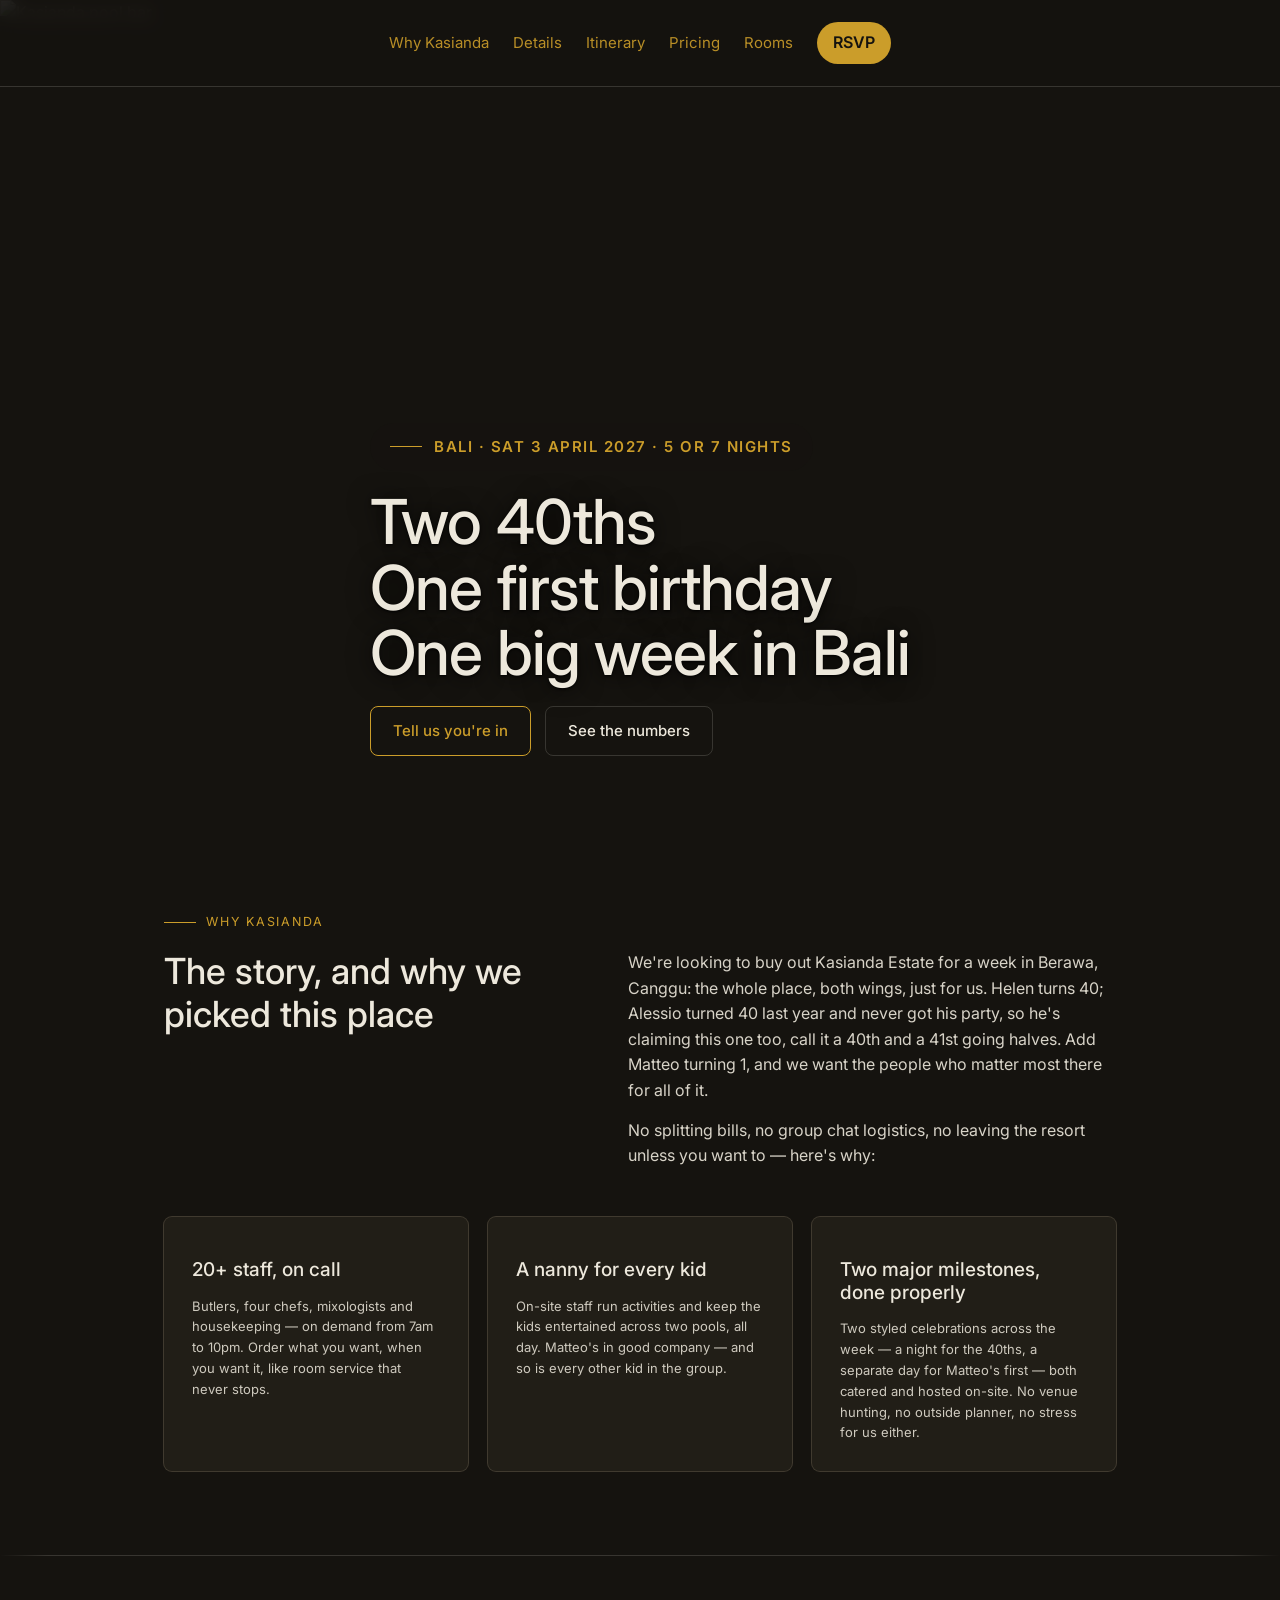
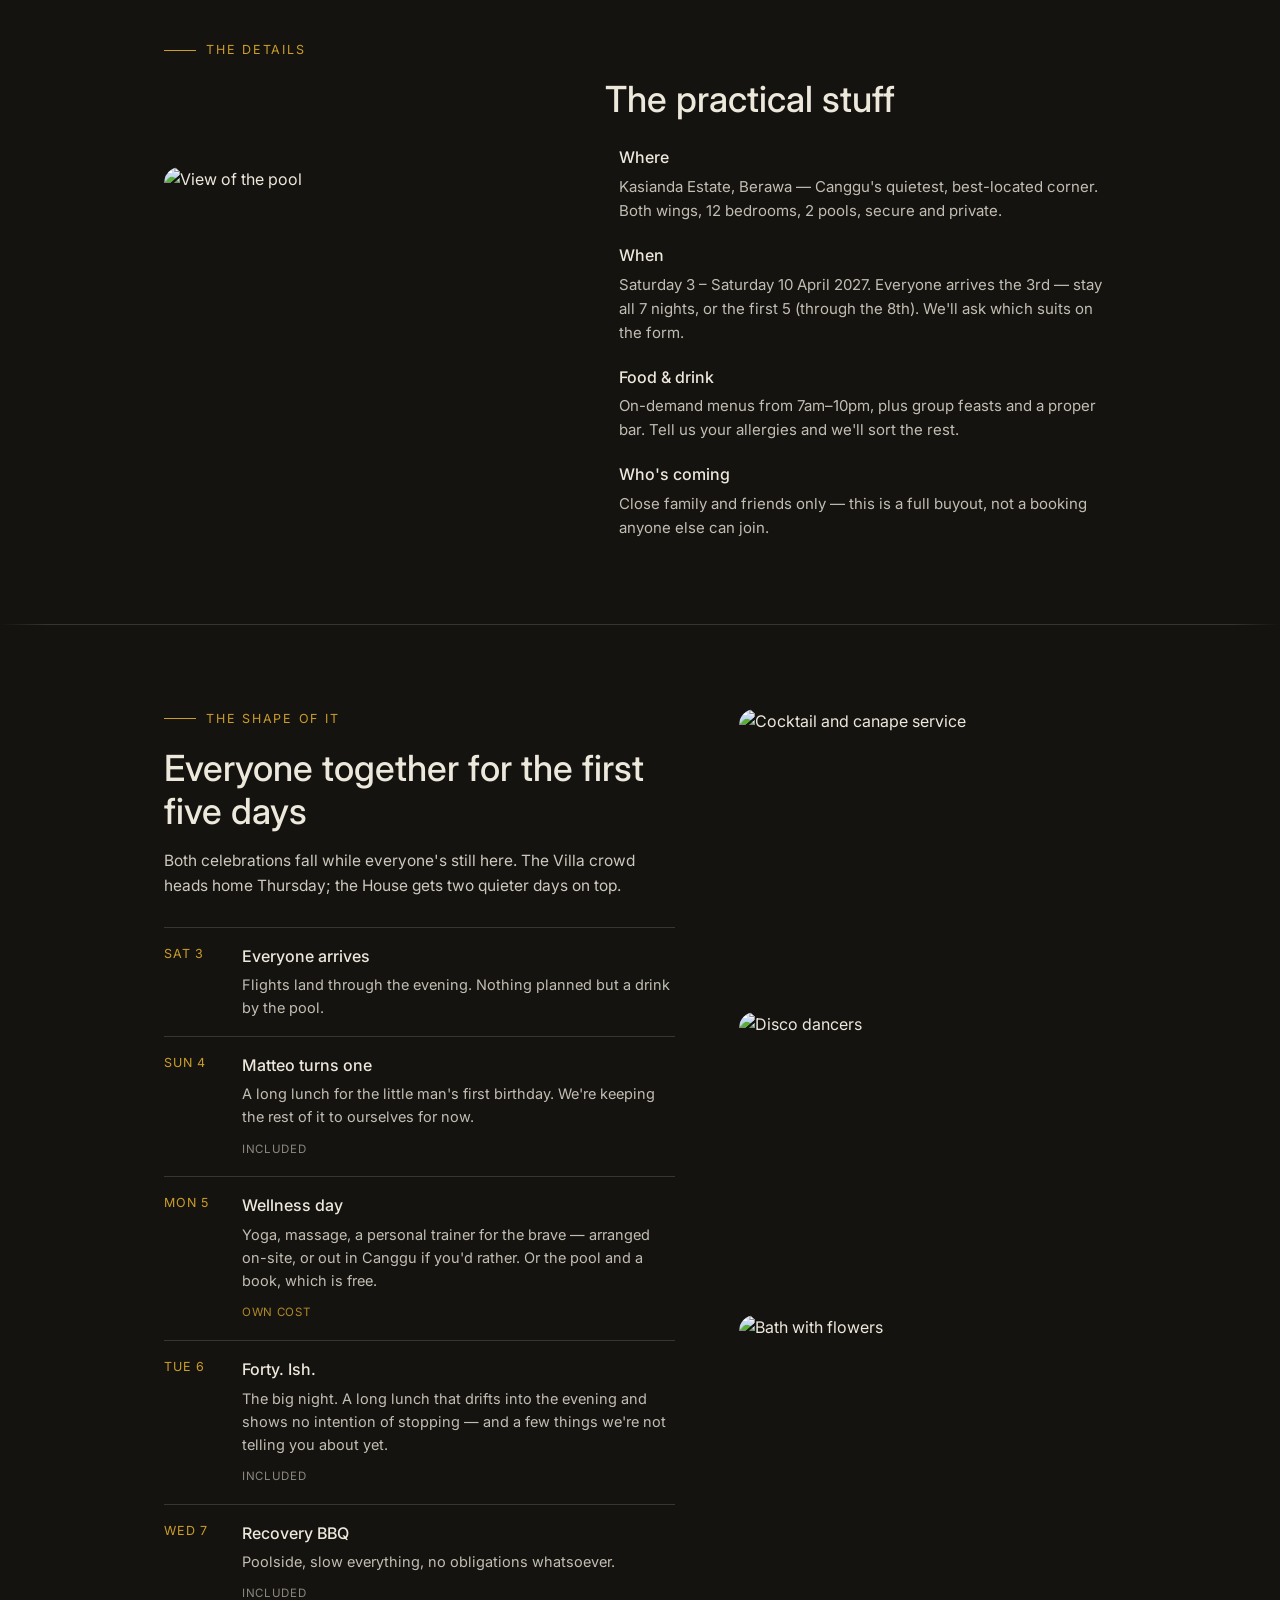
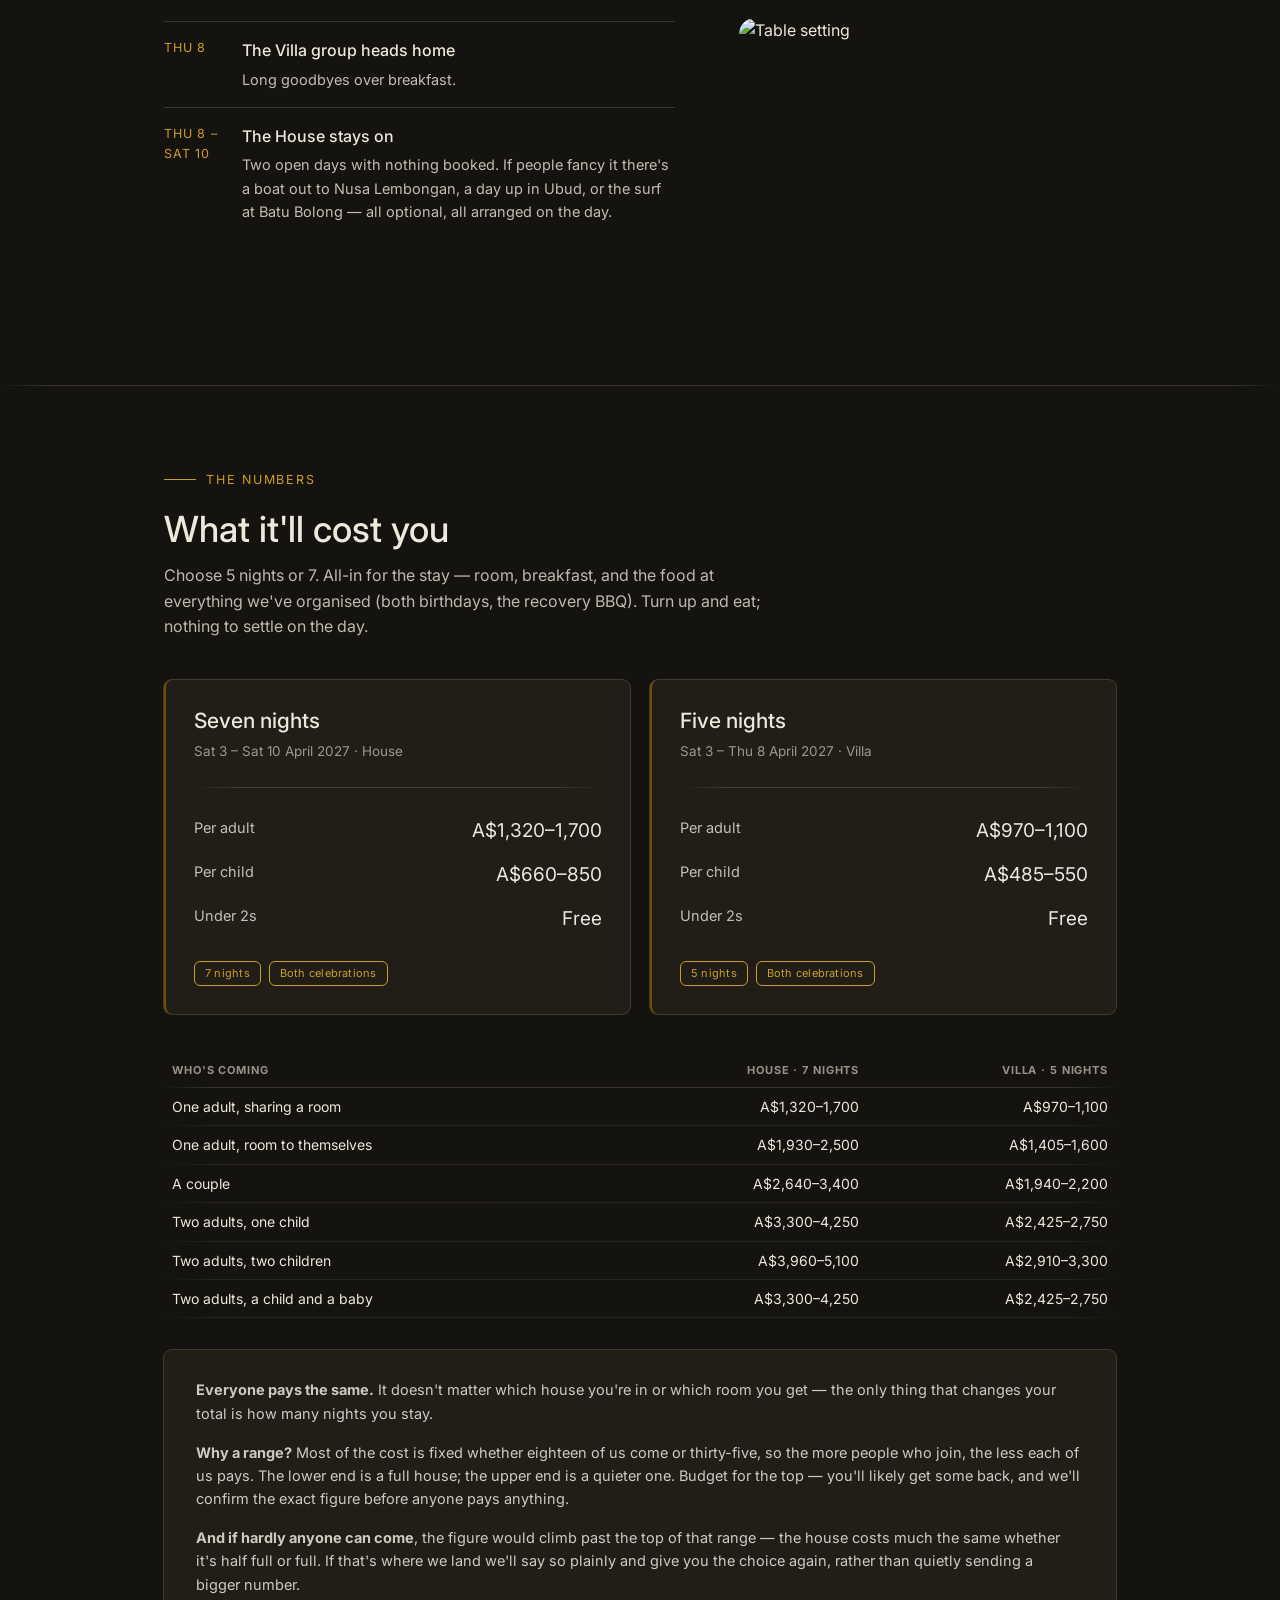
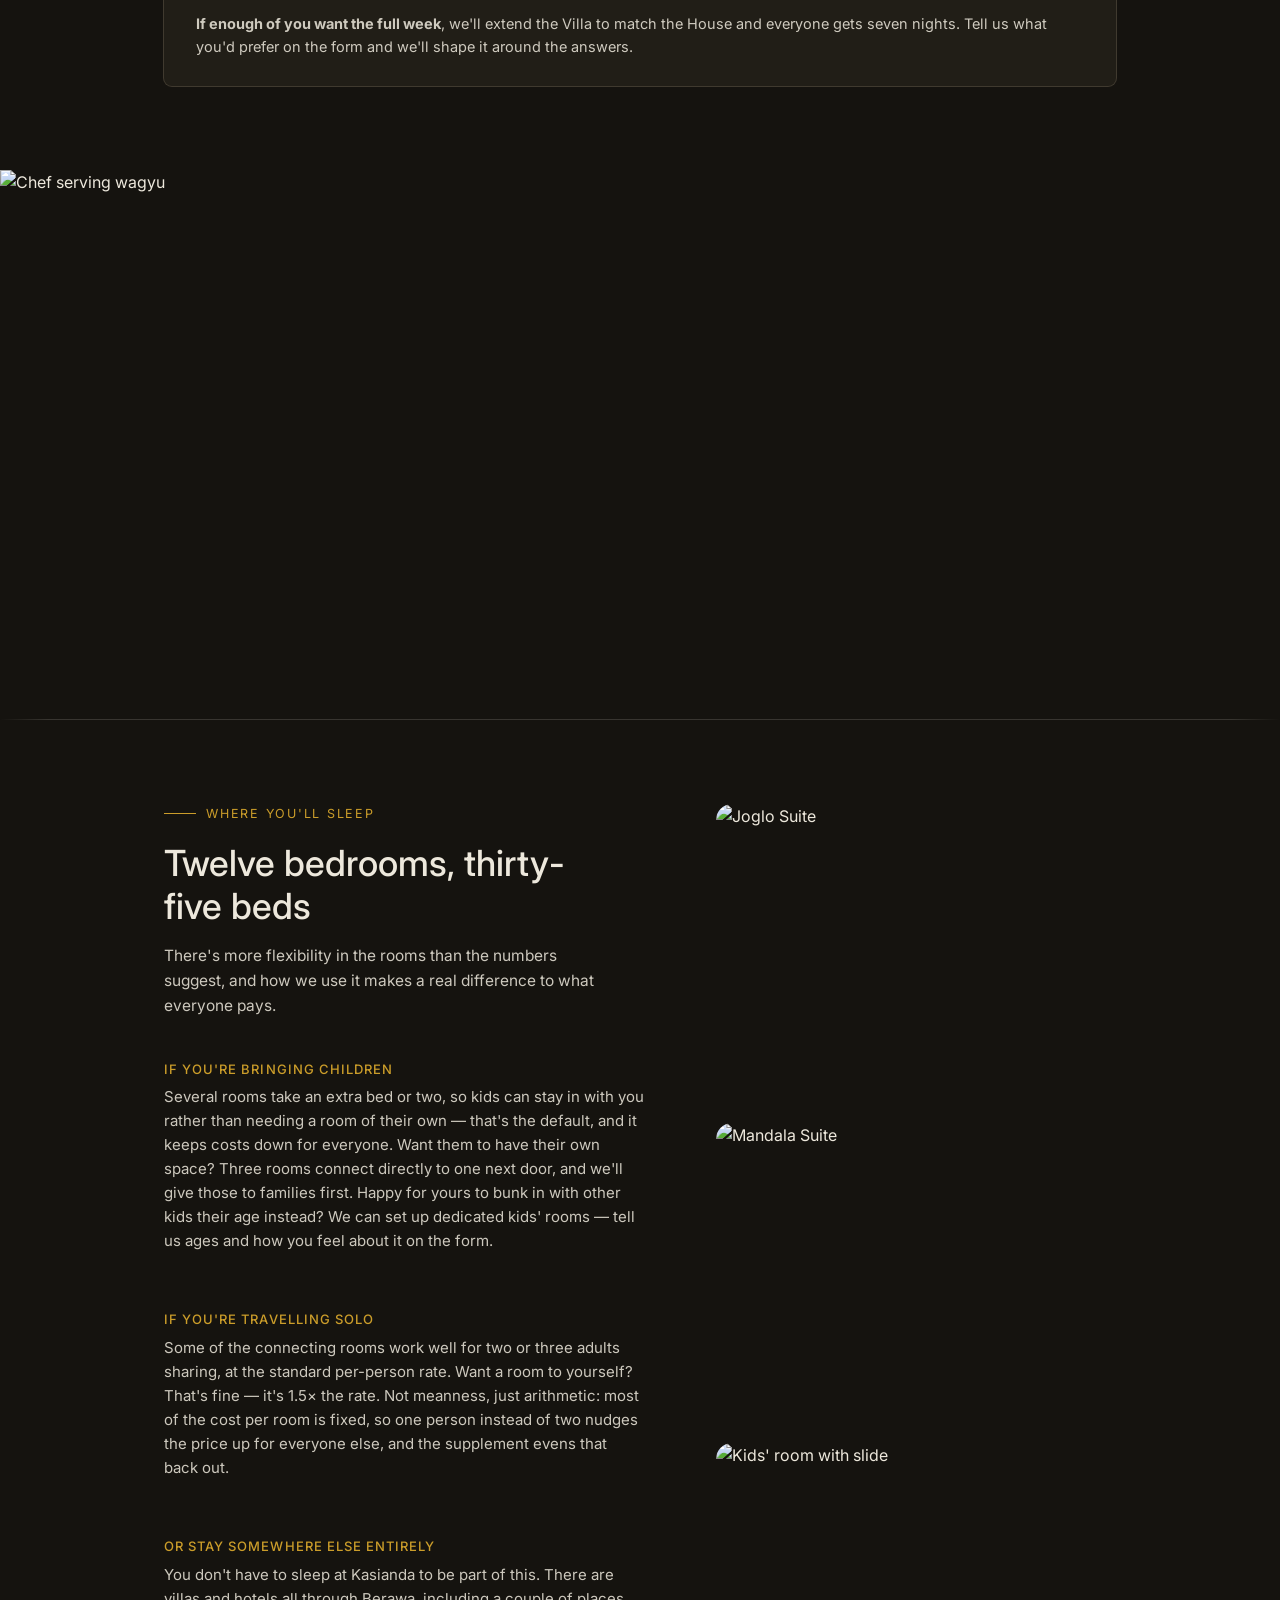
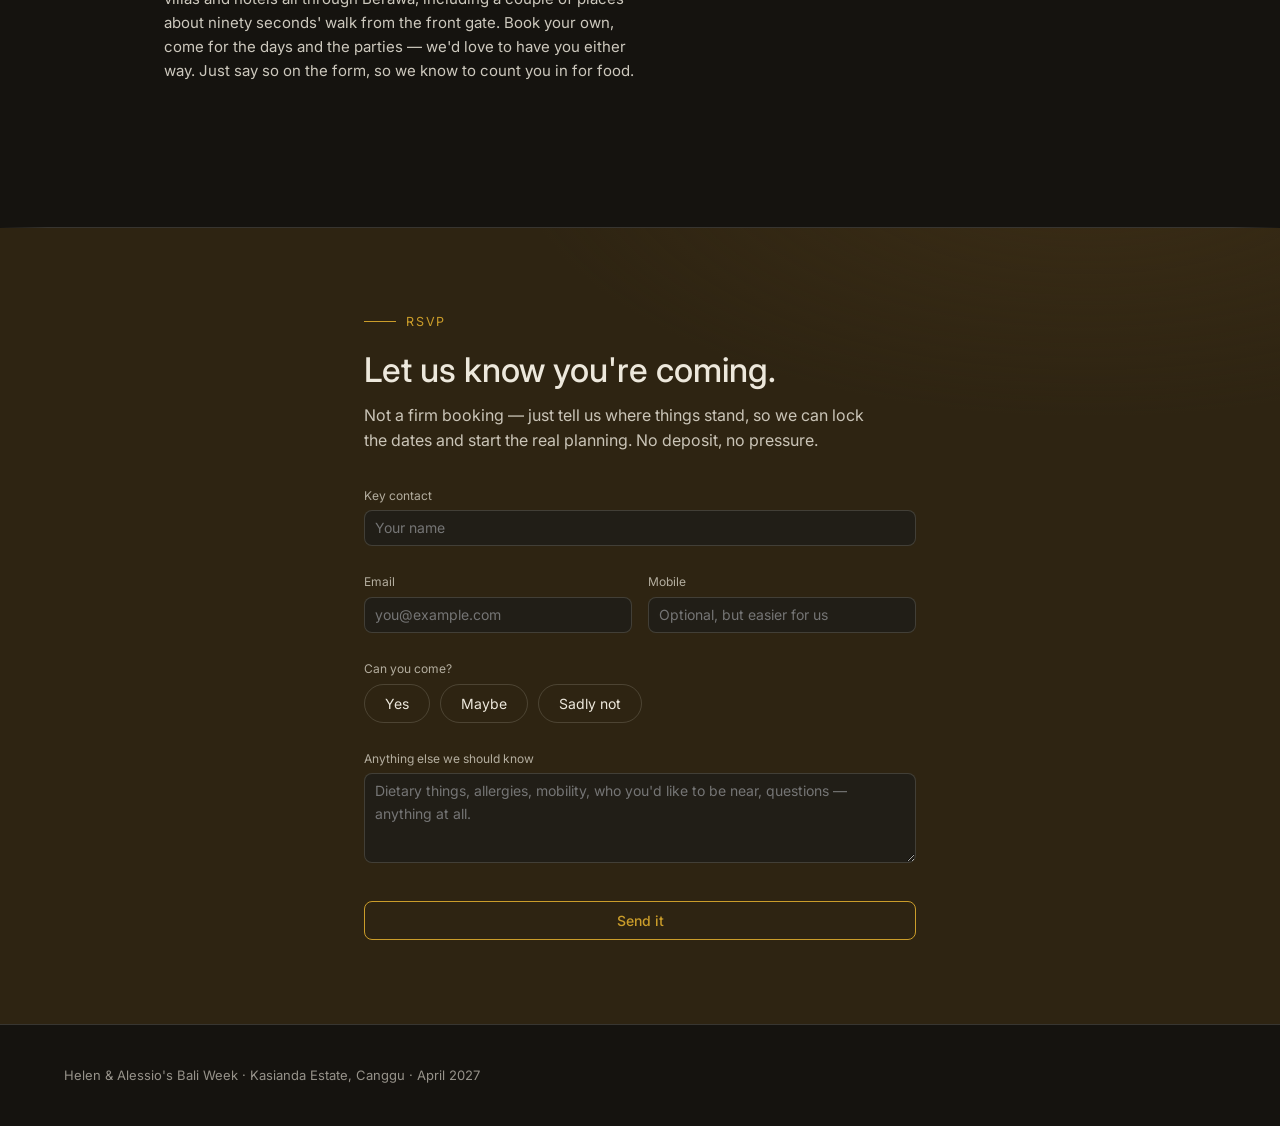
==== commit af5f79da: "Add files via upload" ====
--- a/index.html
+++ b/index.html
@@ -122,9 +122,6 @@
   <div class="wrap hero-pad" style="position:relative;z-index:2;padding-bottom:72px;padding-top:140px">
     <span class="kicker hero-kicker" style="display:inline-flex;background:color-mix(in srgb, var(--color-bg) 82%, transparent);padding:12px 20px;border-radius:999px;font-size:15px;font-weight:600;letter-spacing:0.1em;gap:12px">Bali · Sat 3 April 2027 · 5 or 7 nights</span>
     <h1 style="font-size:clamp(36px,5.5vw,62px);line-height:1.06;letter-spacing:-0.015em;margin:0 0 20px;max-width:20ch;text-shadow:0 2px 24px rgba(0,0,0,0.8), 0 1px 3px rgba(0,0,0,0.9)"><span style="display:block">Two 40ths</span><span style="display:block">One first birthday</span><span style="display:block">One big week in Bali</span></h1>
-    <p style="font-size:17px;line-height:1.6;max-width:58ch;color:color-mix(in srgb, var(--color-text) 95%, transparent);margin:0 0 14px;text-shadow:0 1px 16px rgba(0,0,0,0.75), 0 1px 2px rgba(0,0,0,0.85)">We're looking to buy out Kasianda Estate for a week in Berawa, Canggu: the whole place, both wings, just for us. Helen turns 40; Alessio turned 40 last year and never got his party, so he's claiming this one too, call it a 40th and a 41st going halves.</p>
-    <p style="font-size:17px;line-height:1.6;max-width:58ch;color:color-mix(in srgb, var(--color-text) 95%, transparent);margin:0 0 14px;text-shadow:0 1px 16px rgba(0,0,0,0.75), 0 1px 2px rgba(0,0,0,0.85)">Add Matteo turning 1, and we want the people who matter most there for all of it.</p>
-    <p style="font-size:17px;line-height:1.6;max-width:58ch;color:color-mix(in srgb, var(--color-text) 95%, transparent);margin:0 0 32px;text-shadow:0 1px 16px rgba(0,0,0,0.75), 0 1px 2px rgba(0,0,0,0.85)">No splitting bills, no group chat logistics, no leaving the resort unless you want to.</p>
     <div style="display:flex;gap:14px;flex-wrap:wrap">
       <a href="#rsvp" class="btn btn-primary" style="padding:12px 22px;font-size:15px">Tell us you're in</a>
       <a href="#pricing" class="btn btn-secondary" style="padding:12px 22px;font-size:15px">See the numbers</a>
@@ -135,7 +132,13 @@
 <section class="section" id="why">
   <div class="wrap">
     <span class="kicker">Why Kasianda</span>
-    <h2 style="font-size:clamp(26px,3vw,36px);line-height:1.2;margin:0 0 40px;max-width:28ch">We picked this place so nobody has to lift a finger — including us</h2>
+    <div style="display:grid;grid-template-columns:minmax(0,0.9fr) minmax(0,1.1fr);gap:clamp(24px,5vw,64px);margin-bottom:48px" class="stack-mobile">
+      <h2 style="font-size:clamp(26px,3vw,36px);line-height:1.2;margin:0">The story, and why we picked this place</h2>
+      <div style="display:flex;flex-direction:column;gap:14px">
+        <p style="font-size:16px;line-height:1.6;opacity:0.9;margin:0">We're looking to buy out Kasianda Estate for a week in Berawa, Canggu: the whole place, both wings, just for us. Helen turns 40; Alessio turned 40 last year and never got his party, so he's claiming this one too, call it a 40th and a 41st going halves. Add Matteo turning 1, and we want the people who matter most there for all of it.</p>
+        <p style="font-size:16px;line-height:1.6;opacity:0.9;margin:0">No splitting bills, no group chat logistics, no leaving the resort unless you want to — here's why:</p>
+      </div>
+    </div>
     <div style="display:grid;grid-template-columns:repeat(3,1fr);gap:20px" class="stack-mobile">
       <div class="card elev-sm" style="padding:28px;gap:14px">
         <i class="ph ph-users-three" style="font-size:26px;color:var(--color-accent)"></i>
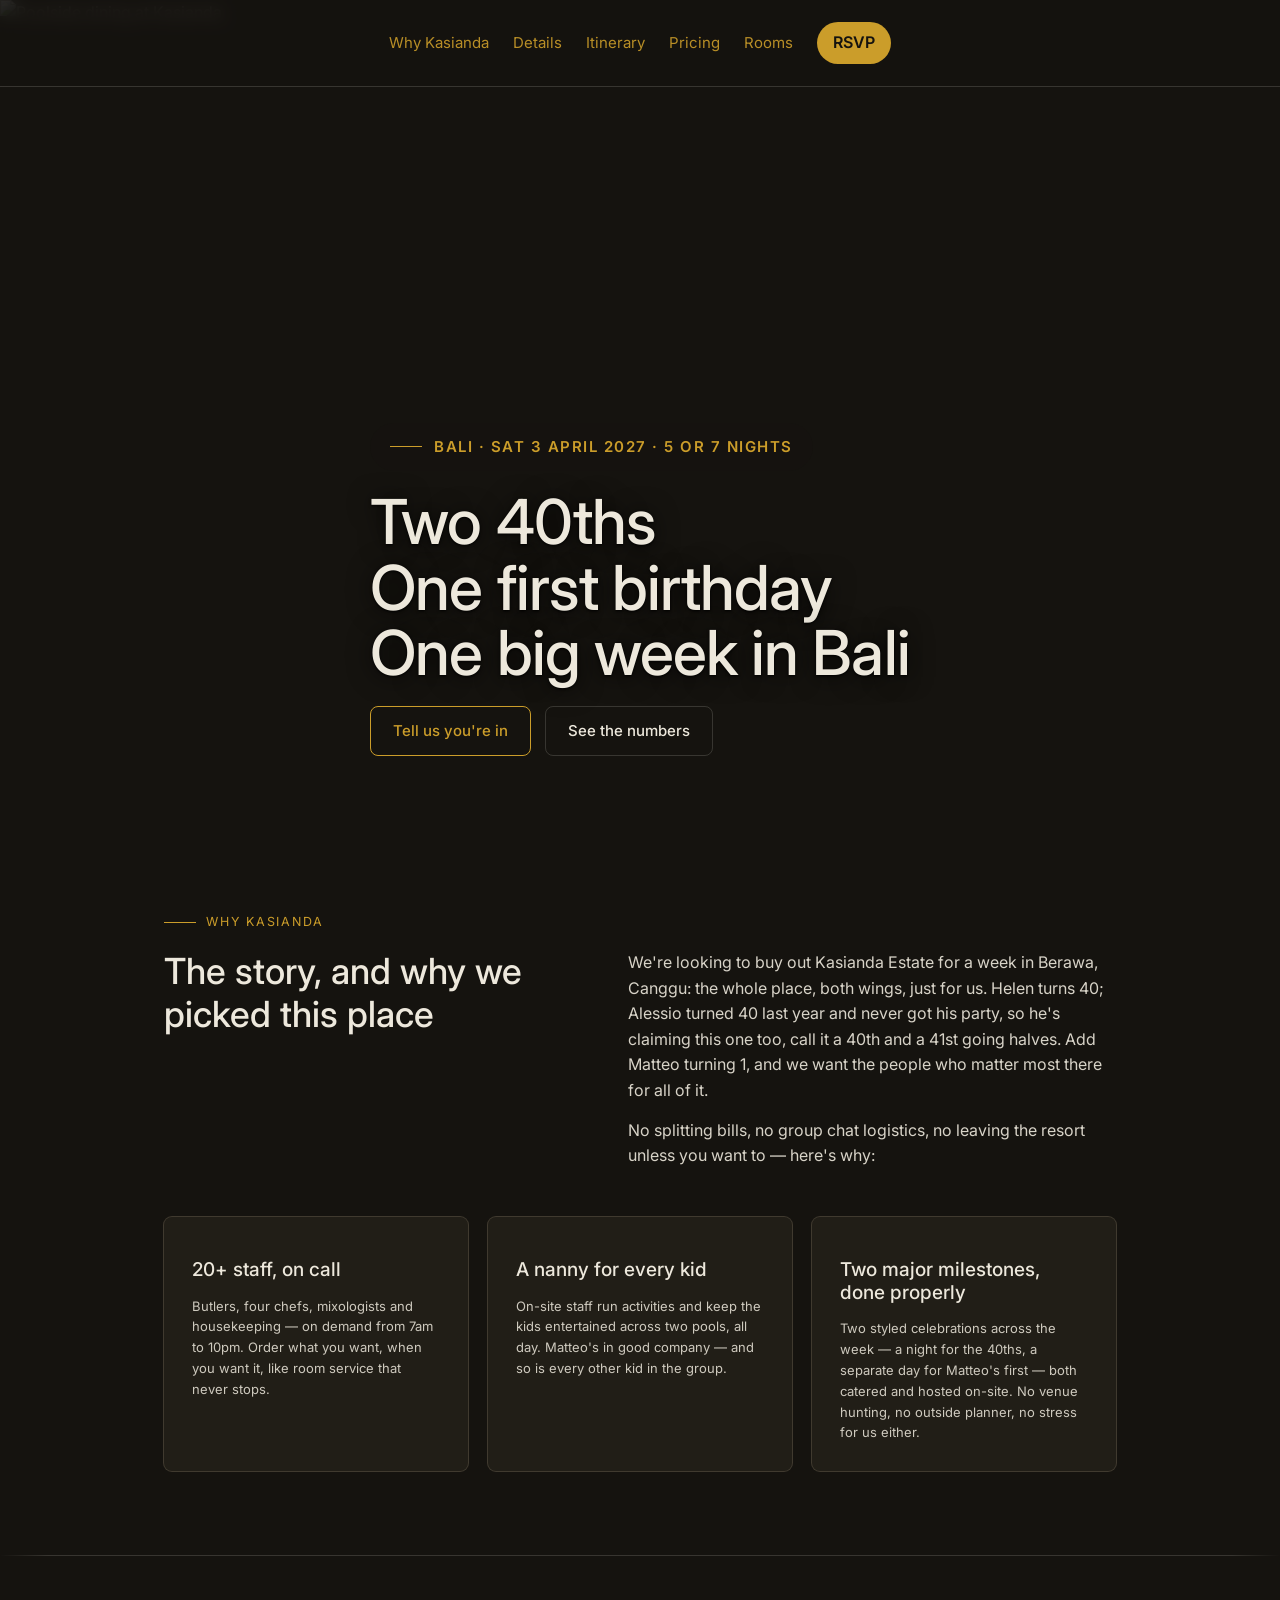
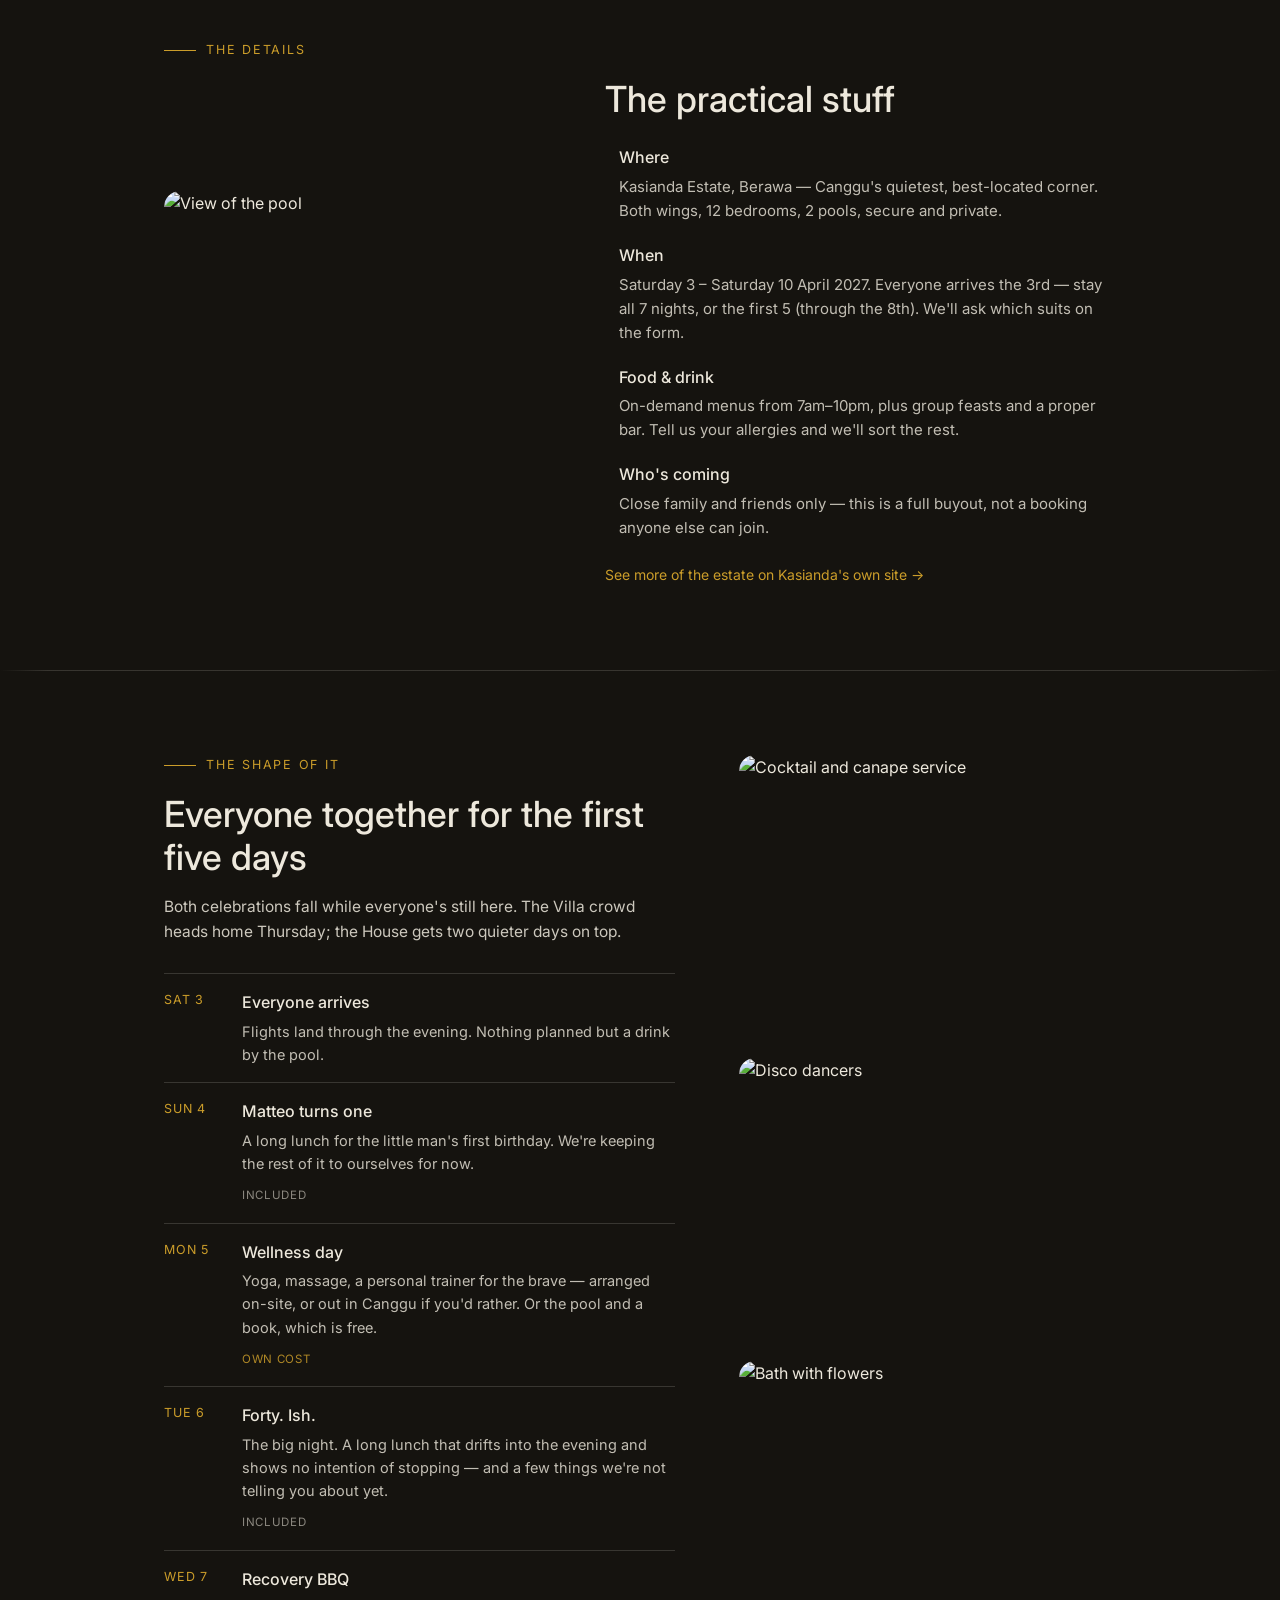
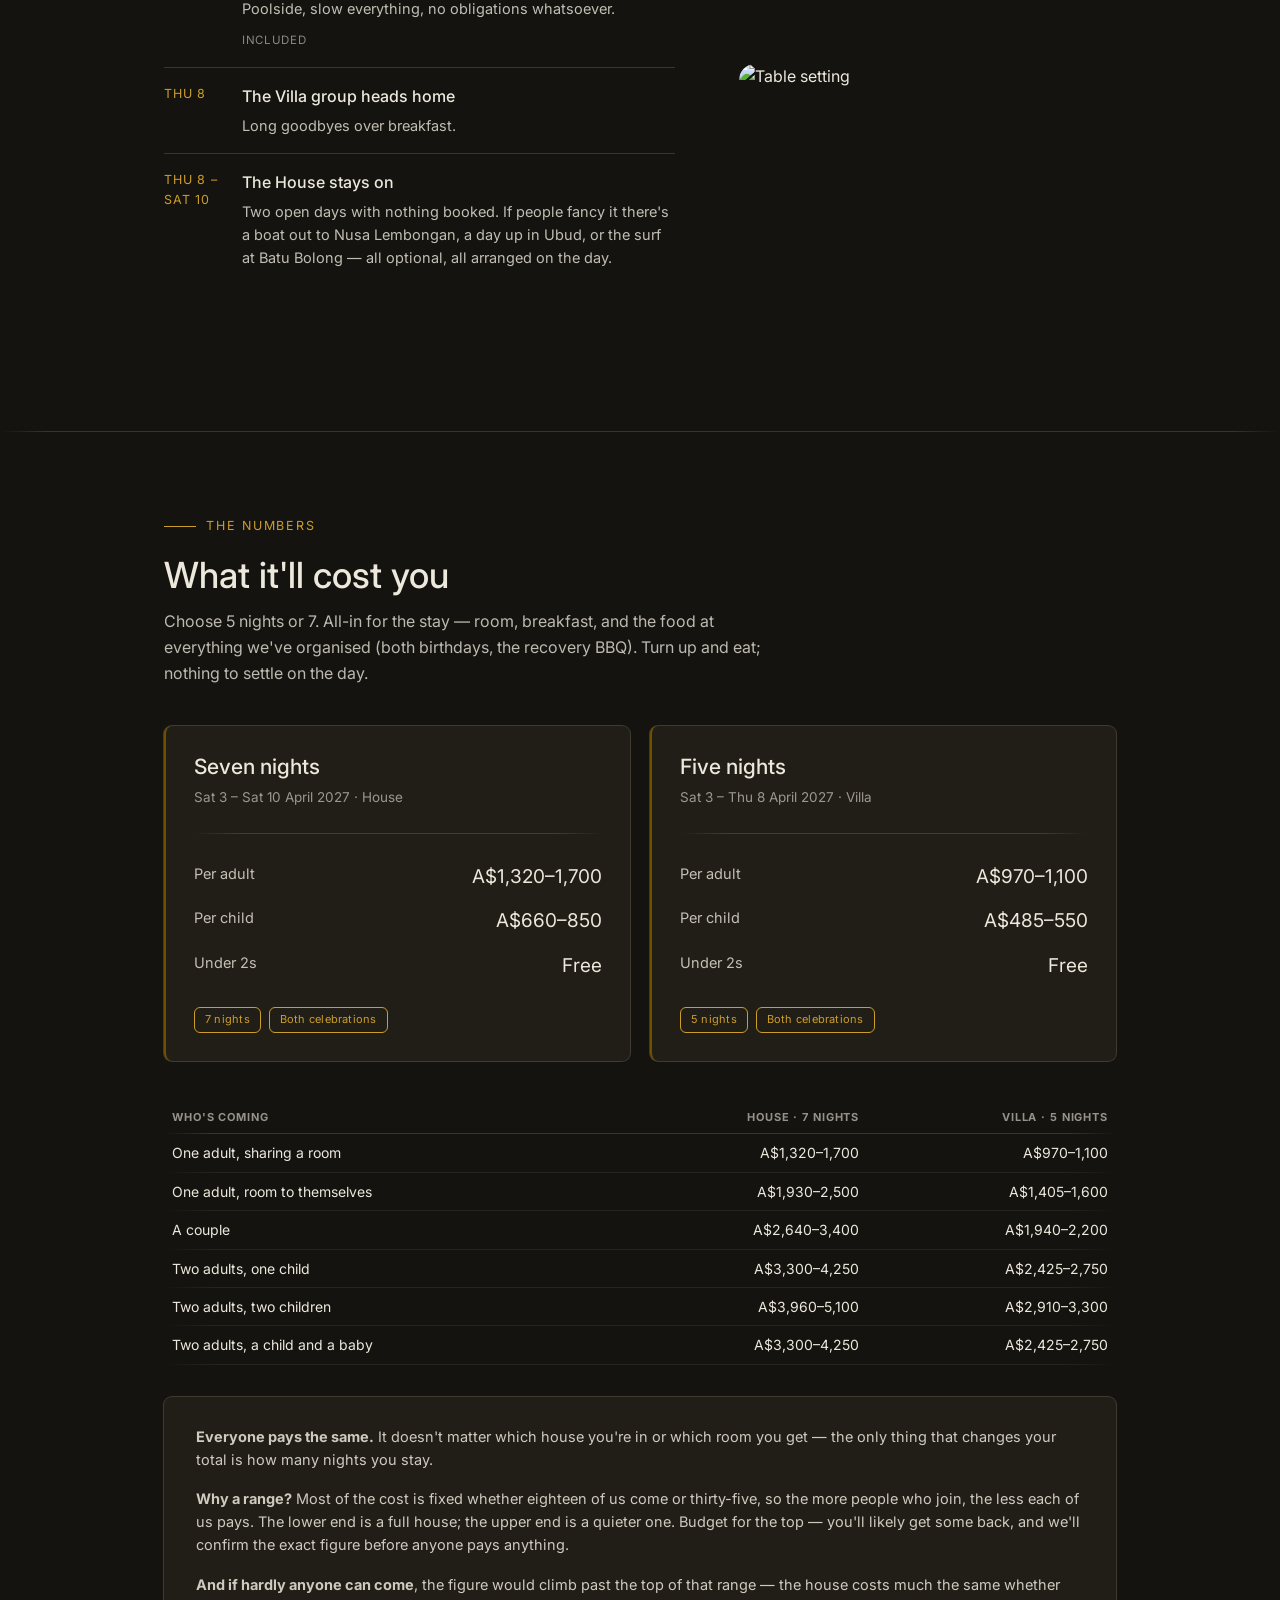
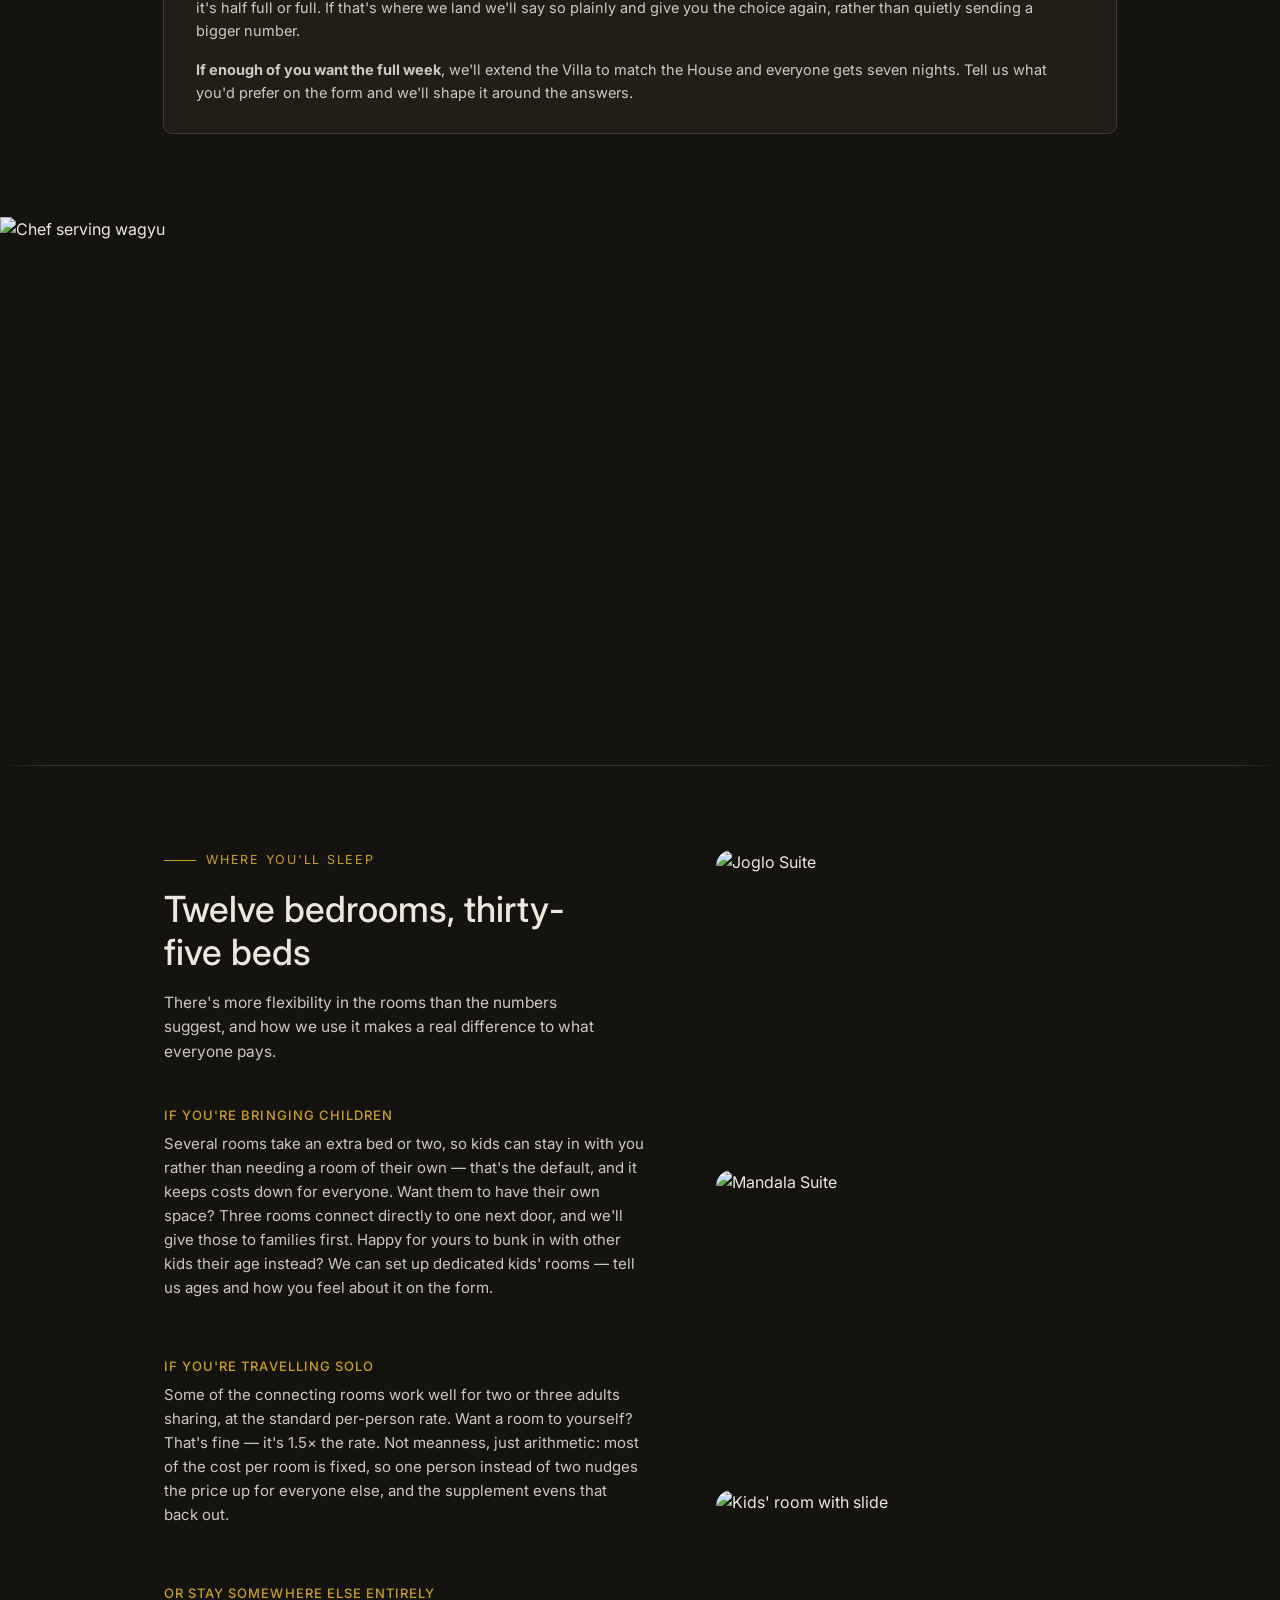
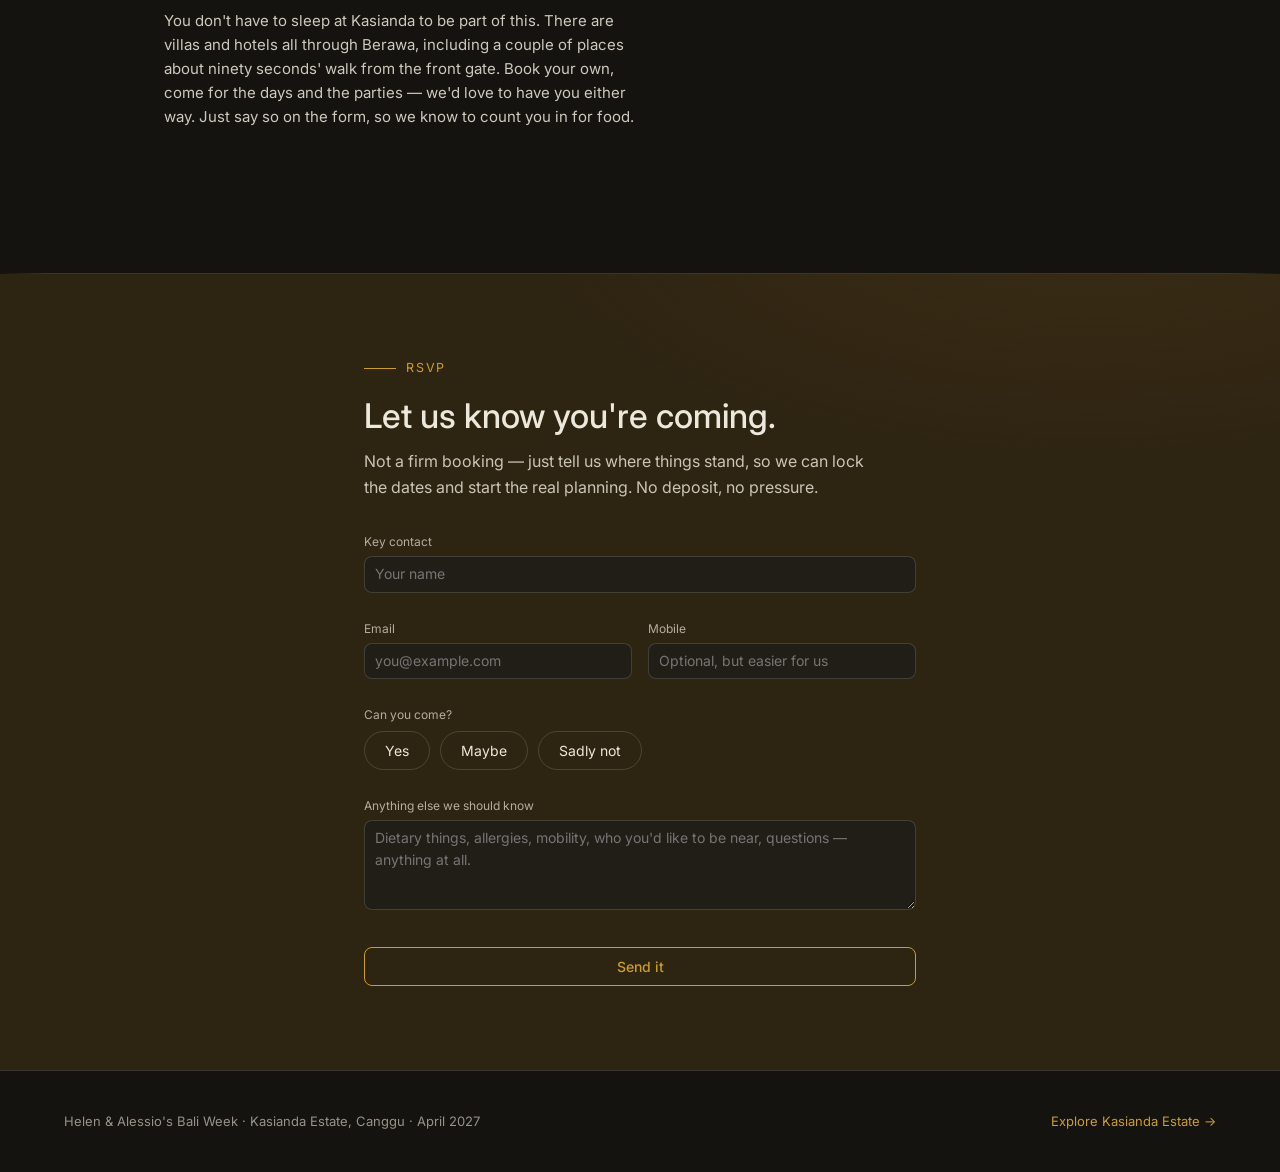
==== commit f1dca827: "Add files via upload" ====
--- a/index.html
+++ b/index.html
@@ -82,6 +82,7 @@
   .hero-pad { padding-top: 88px !important; }
   .hero-kicker { font-size: 11px !important; padding: 9px 14px !important; gap: 6px !important; white-space: nowrap !important; }
   .hero-kicker::before { display: none; }
+  .hero-img { object-position: center 18% !important; }
 }
 @media (max-width: 640px) {
   .table-wrap { overflow-x: visible; }
@@ -116,9 +117,9 @@
 
 <section style="position:relative;min-height:92vh;display:flex;align-items:flex-end;overflow:hidden">
   <figure class="lighten" style="position:absolute;inset:0;margin:0;z-index:0">
-    <img src="https://images.squarespace-cdn.com/content/v1/601a1bac2b767b71f374be06/f1180f97-0d33-4619-ae29-772d0a28316f/Pool+-+double+sunbeds+and+8+person+pool+bar.jpg?format=2500w" alt="Kasianda pool bar" style="width:100%;height:100%;object-fit:cover">
+    <img class="hero-img" src="https://images.squarespace-cdn.com/content/v1/601a1bac2b767b71f374be06/1621909192048-R5K2ZZV5R238BLQY9PUZ/Poolside+dining+1.jpg?format=2500w" alt="Poolside dining at Kasianda" style="width:100%;height:100%;object-fit:cover;object-position:center 30%">
   </figure>
-  <div style="position:absolute;inset:0;background:linear-gradient(to top, var(--color-bg) 30%, color-mix(in srgb, var(--color-bg) 68%, transparent) 55%, color-mix(in srgb, var(--color-bg) 38%, transparent) 100%);z-index:1"></div>
+  <div style="position:absolute;inset:0;background:linear-gradient(to top, var(--color-bg) 16%, color-mix(in srgb, var(--color-bg) 48%, transparent) 45%, color-mix(in srgb, var(--color-bg) 16%, transparent) 100%);z-index:1"></div>
   <div class="wrap hero-pad" style="position:relative;z-index:2;padding-bottom:72px;padding-top:140px">
     <span class="kicker hero-kicker" style="display:inline-flex;background:color-mix(in srgb, var(--color-bg) 82%, transparent);padding:12px 20px;border-radius:999px;font-size:15px;font-weight:600;letter-spacing:0.1em;gap:12px">Bali · Sat 3 April 2027 · 5 or 7 nights</span>
     <h1 style="font-size:clamp(36px,5.5vw,62px);line-height:1.06;letter-spacing:-0.015em;margin:0 0 20px;max-width:20ch;text-shadow:0 2px 24px rgba(0,0,0,0.8), 0 1px 3px rgba(0,0,0,0.9)"><span style="display:block">Two 40ths</span><span style="display:block">One first birthday</span><span style="display:block">One big week in Bali</span></h1>
@@ -176,6 +177,7 @@
           <div style="display:flex;gap:14px"><i class="ph ph-fork-knife" style="font-size:22px;color:var(--color-accent);flex:none;margin-top:2px"></i><div><h4 style="margin:0 0 4px;font-size:16px;font-weight:500">Food &amp; drink</h4><p style="margin:0;opacity:0.8;font-size:15px">On-demand menus from 7am–10pm, plus group feasts and a proper bar. Tell us your allergies and we'll sort the rest.</p></div></div>
           <div style="display:flex;gap:14px"><i class="ph ph-users" style="font-size:22px;color:var(--color-accent);flex:none;margin-top:2px"></i><div><h4 style="margin:0 0 4px;font-size:16px;font-weight:500">Who's coming</h4><p style="margin:0;opacity:0.8;font-size:15px">Close family and friends only — this is a full buyout, not a booking anyone else can join.</p></div></div>
         </div>
+        <p style="margin:24px 0 0;font-size:14px"><a href="https://www.kasianda.com/" target="_blank" rel="noopener">See more of the estate on Kasianda's own site →</a></p>
       </div>
     </div>
   </div>
@@ -384,6 +386,7 @@
 
 <footer style="padding:40px var(--edge);border-top:1px solid var(--color-divider);display:flex;align-items:center;justify-content:space-between;flex-wrap:wrap;gap:12px">
   <span style="font-size:13px;color:color-mix(in srgb, var(--color-text) 60%, transparent)">Helen &amp; Alessio's Bali Week · Kasianda Estate, Canggu · April 2027</span>
+  <a href="https://www.kasianda.com/" target="_blank" rel="noopener" style="font-size:13px">Explore Kasianda Estate →</a>
 </footer>
 
 <script>
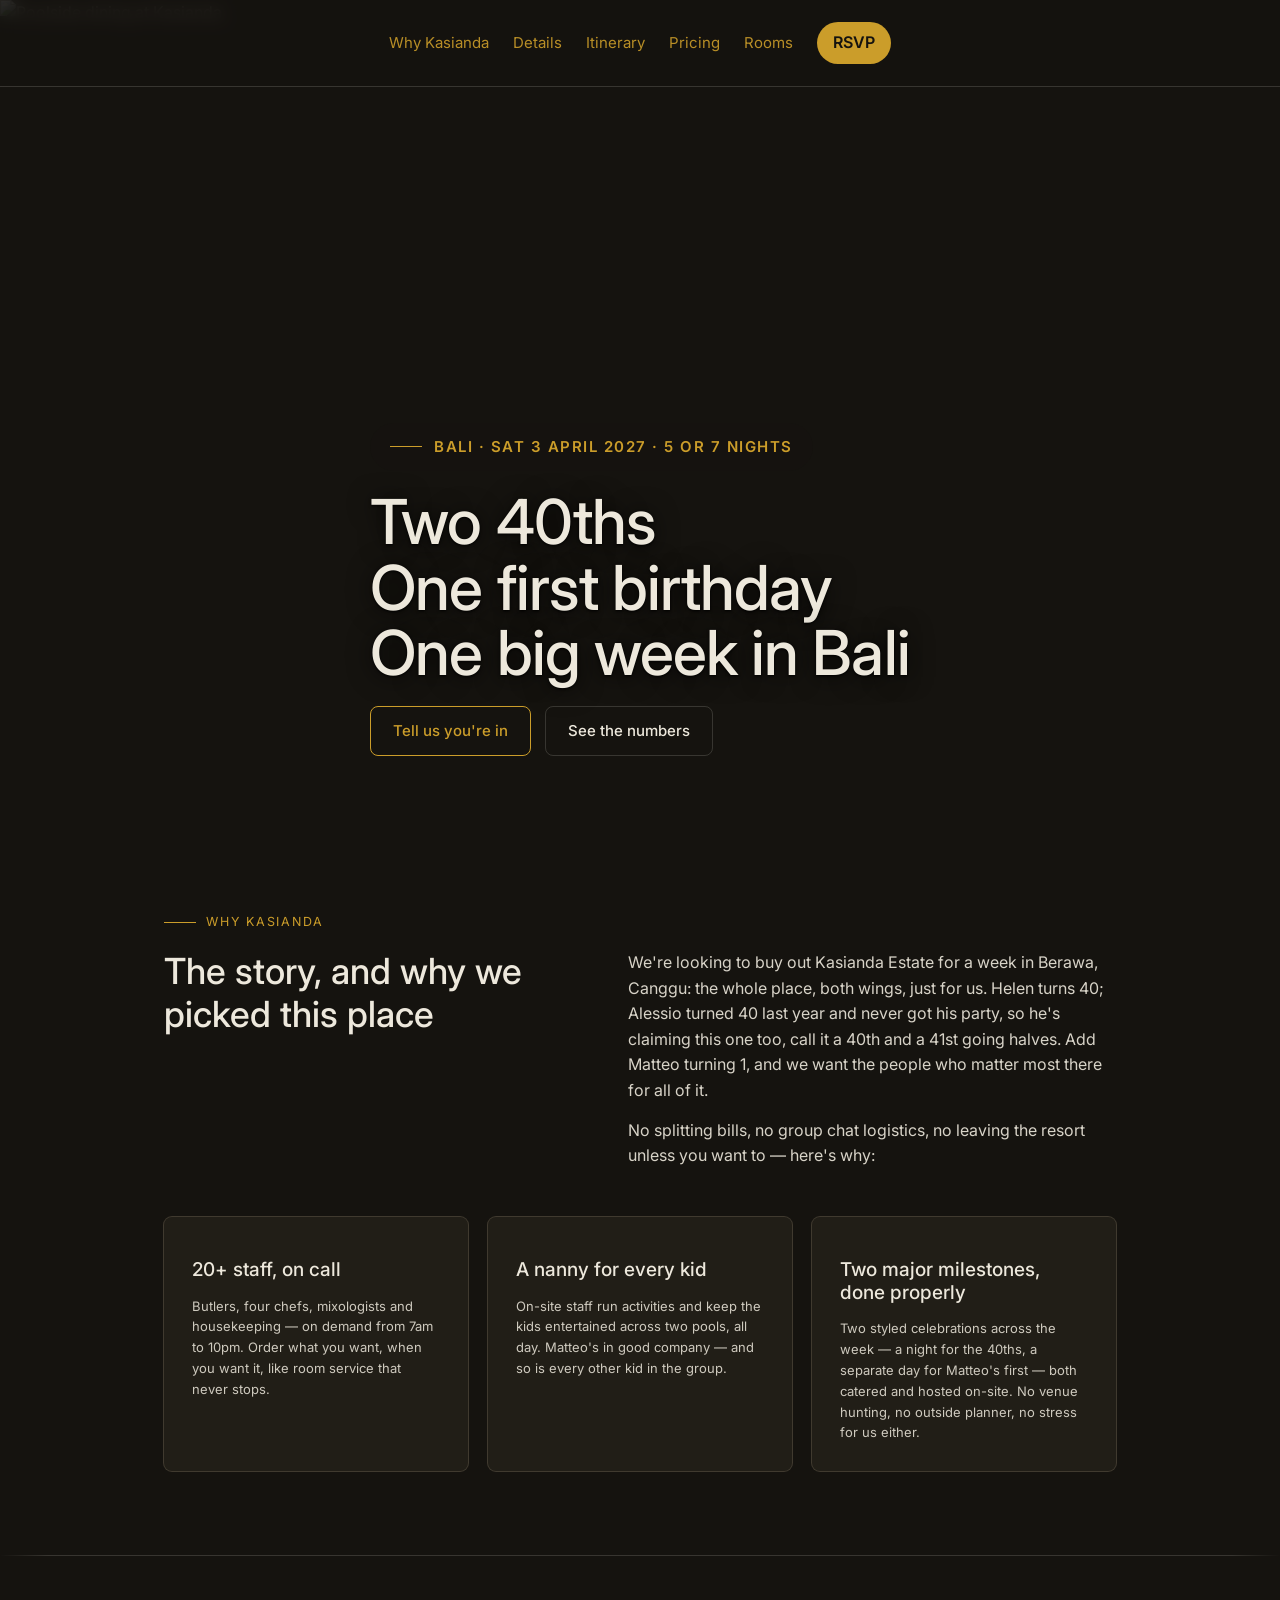
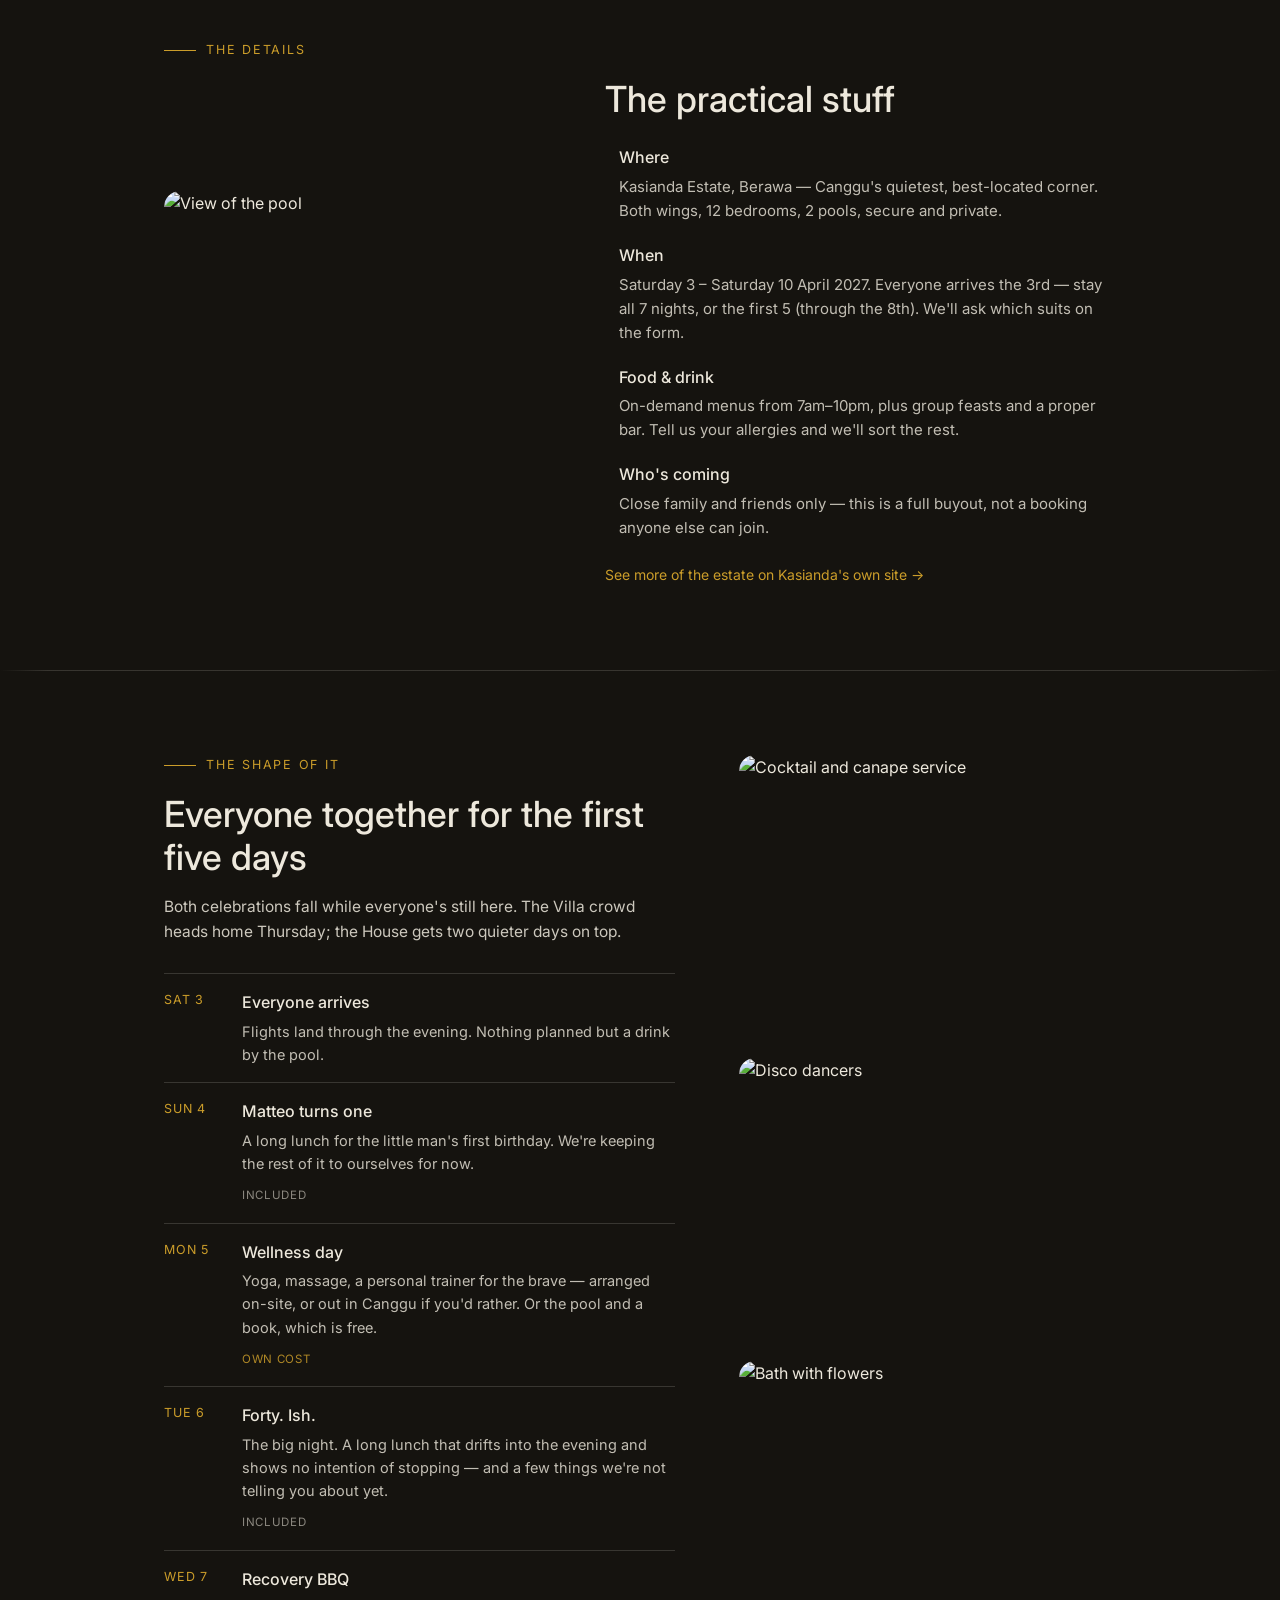
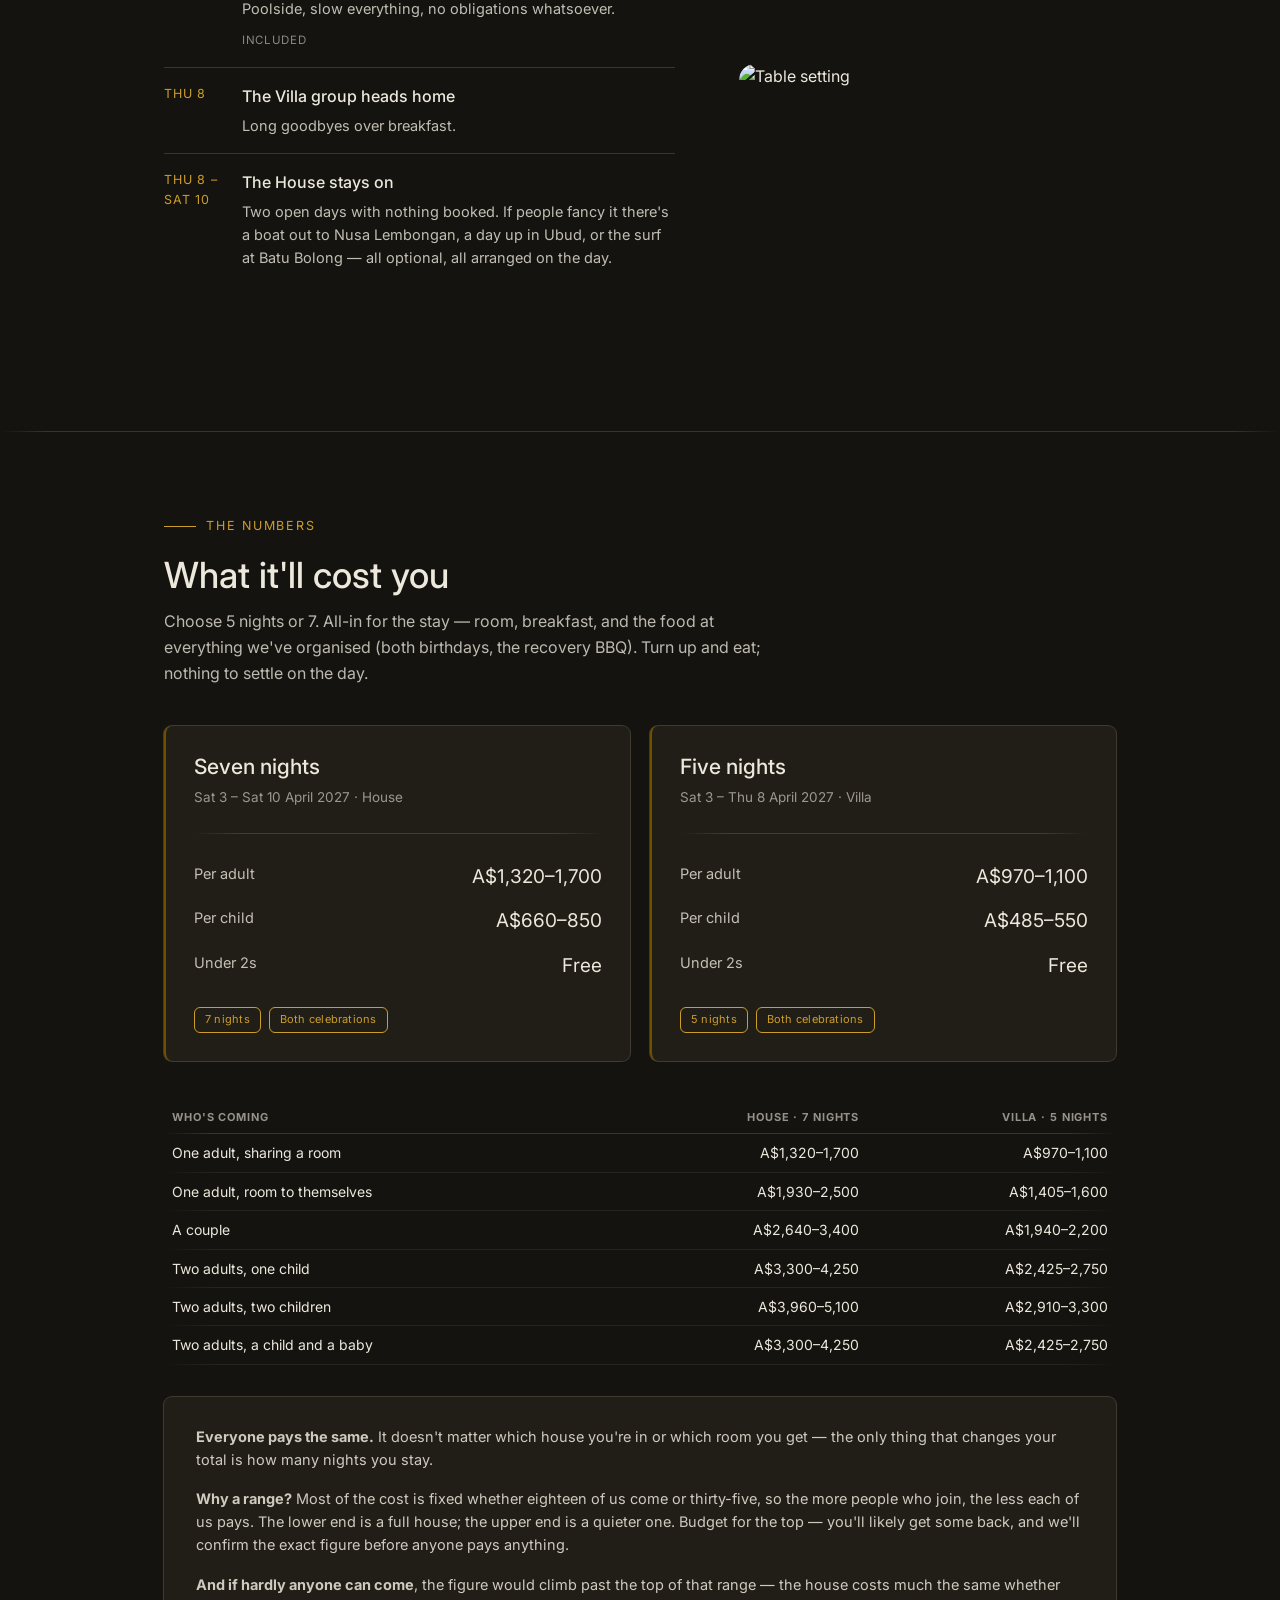
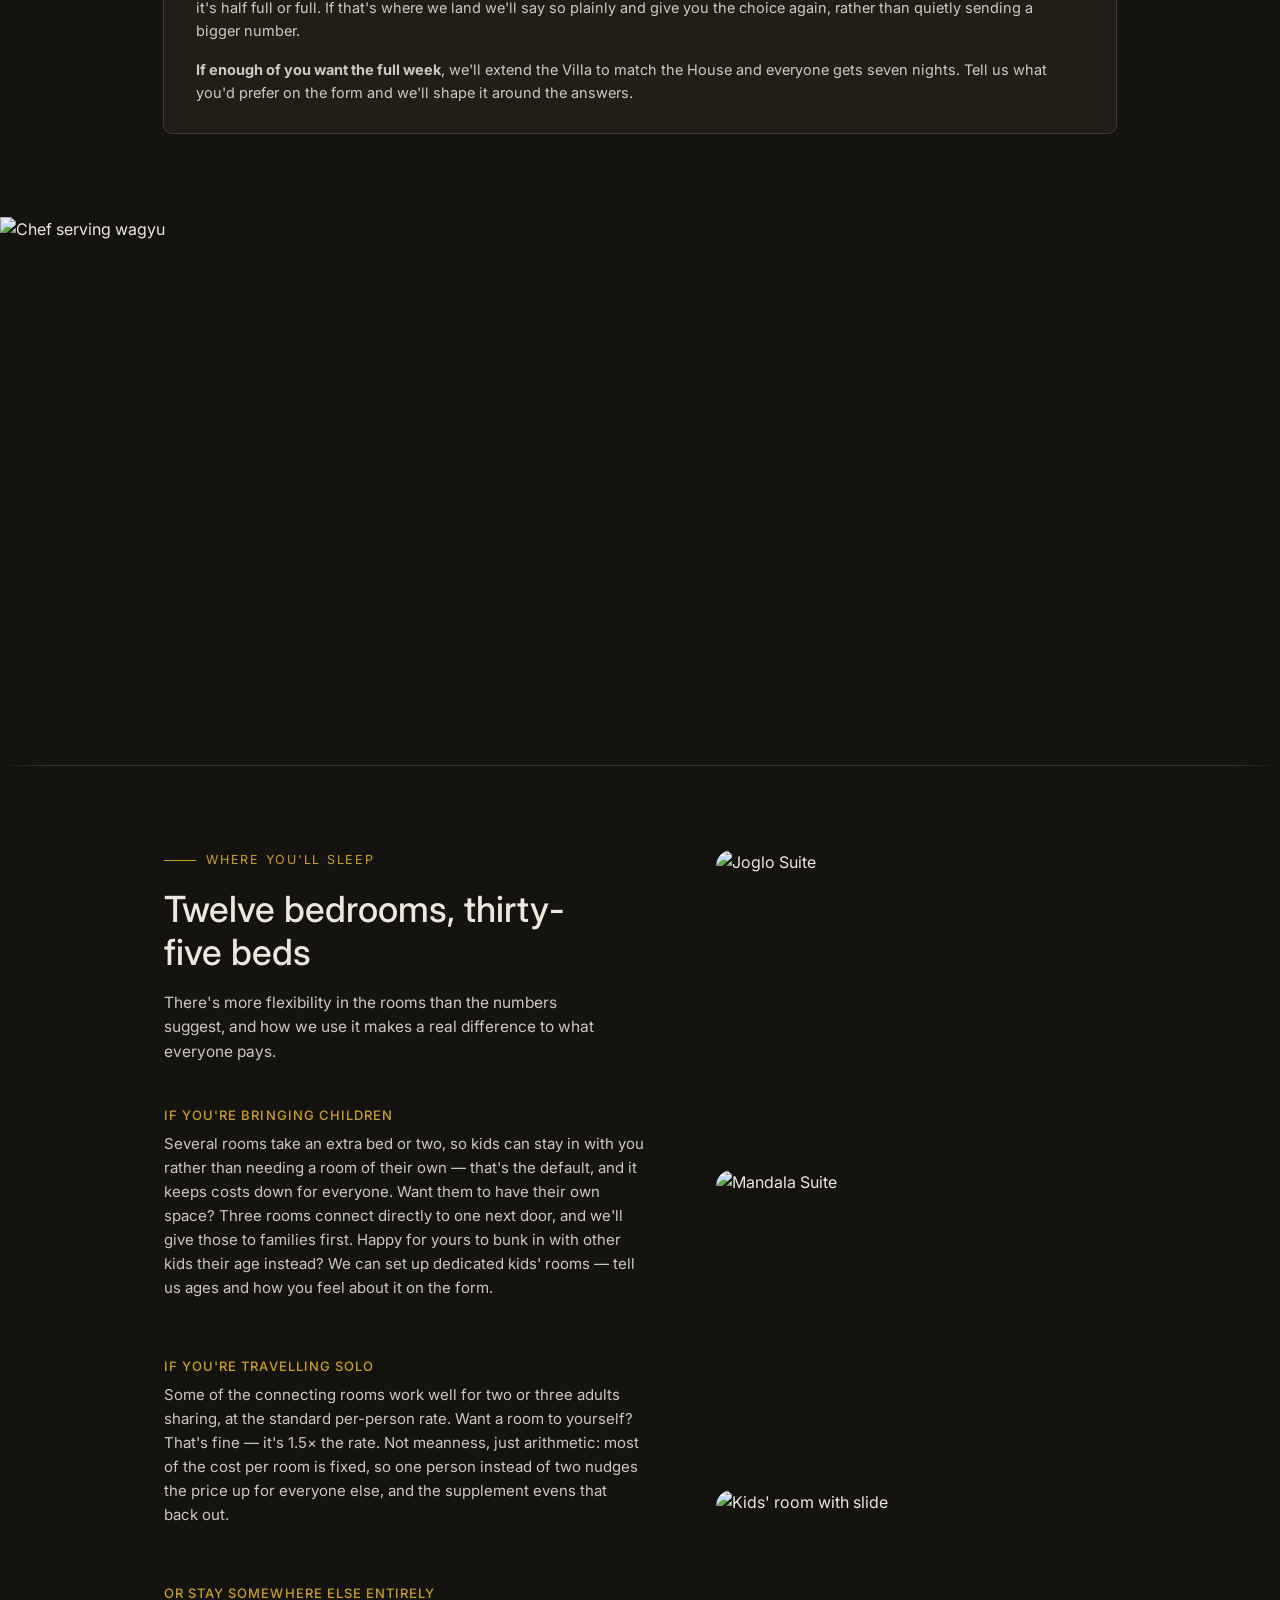
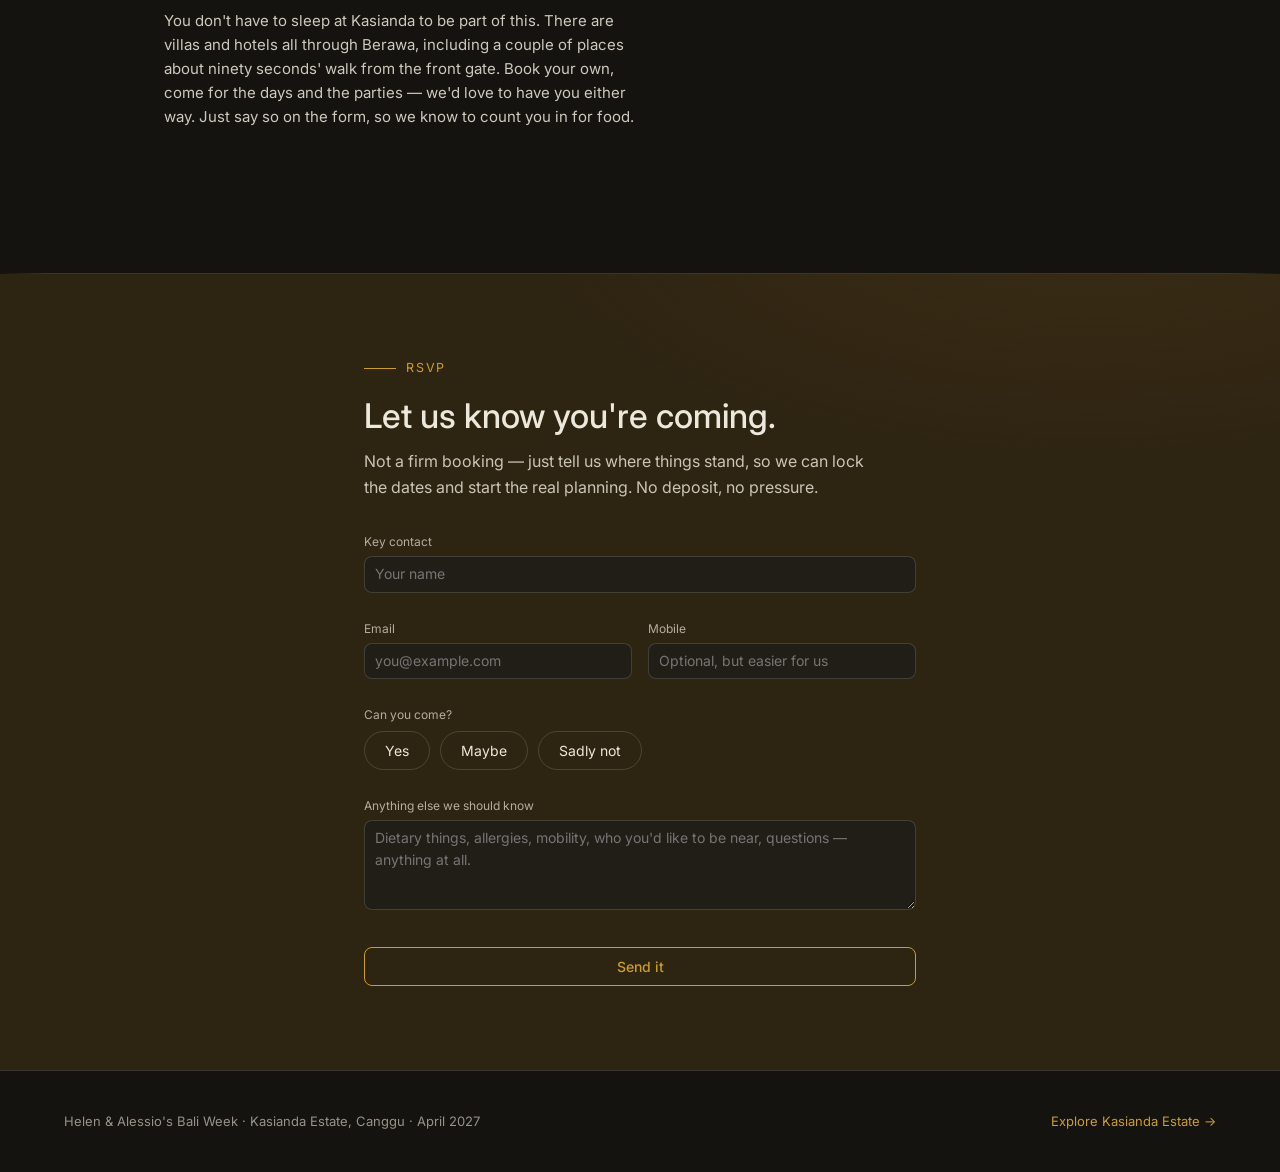
==== commit 5bf068b5: "Add files via upload" ====
--- a/index.html
+++ b/index.html
@@ -82,7 +82,7 @@
   .hero-pad { padding-top: 88px !important; }
   .hero-kicker { font-size: 11px !important; padding: 9px 14px !important; gap: 6px !important; white-space: nowrap !important; }
   .hero-kicker::before { display: none; }
-  .hero-img { object-position: center 18% !important; }
+  .hero-img { object-position: center 40% !important; }
 }
 @media (max-width: 640px) {
   .table-wrap { overflow-x: visible; }
@@ -117,9 +117,9 @@
 
 <section style="position:relative;min-height:92vh;display:flex;align-items:flex-end;overflow:hidden">
   <figure class="lighten" style="position:absolute;inset:0;margin:0;z-index:0">
-    <img class="hero-img" src="https://images.squarespace-cdn.com/content/v1/601a1bac2b767b71f374be06/1621909192048-R5K2ZZV5R238BLQY9PUZ/Poolside+dining+1.jpg?format=2500w" alt="Poolside dining at Kasianda" style="width:100%;height:100%;object-fit:cover;object-position:center 30%">
+    <img class="hero-img" src="https://images.squarespace-cdn.com/content/v1/601a1bac2b767b71f374be06/1621909192048-R5K2ZZV5R238BLQY9PUZ/Poolside+dining+1.jpg?format=2500w" alt="Poolside dining at Kasianda" style="width:100%;height:100%;object-fit:cover;object-position:center 68%">
   </figure>
-  <div style="position:absolute;inset:0;background:linear-gradient(to top, var(--color-bg) 16%, color-mix(in srgb, var(--color-bg) 48%, transparent) 45%, color-mix(in srgb, var(--color-bg) 16%, transparent) 100%);z-index:1"></div>
+  <div style="position:absolute;inset:0;background:linear-gradient(to top, var(--color-bg) 8%, color-mix(in srgb, var(--color-bg) 32%, transparent) 40%, color-mix(in srgb, var(--color-bg) 8%, transparent) 100%);z-index:1"></div>
   <div class="wrap hero-pad" style="position:relative;z-index:2;padding-bottom:72px;padding-top:140px">
     <span class="kicker hero-kicker" style="display:inline-flex;background:color-mix(in srgb, var(--color-bg) 82%, transparent);padding:12px 20px;border-radius:999px;font-size:15px;font-weight:600;letter-spacing:0.1em;gap:12px">Bali · Sat 3 April 2027 · 5 or 7 nights</span>
     <h1 style="font-size:clamp(36px,5.5vw,62px);line-height:1.06;letter-spacing:-0.015em;margin:0 0 20px;max-width:20ch;text-shadow:0 2px 24px rgba(0,0,0,0.8), 0 1px 3px rgba(0,0,0,0.9)"><span style="display:block">Two 40ths</span><span style="display:block">One first birthday</span><span style="display:block">One big week in Bali</span></h1>
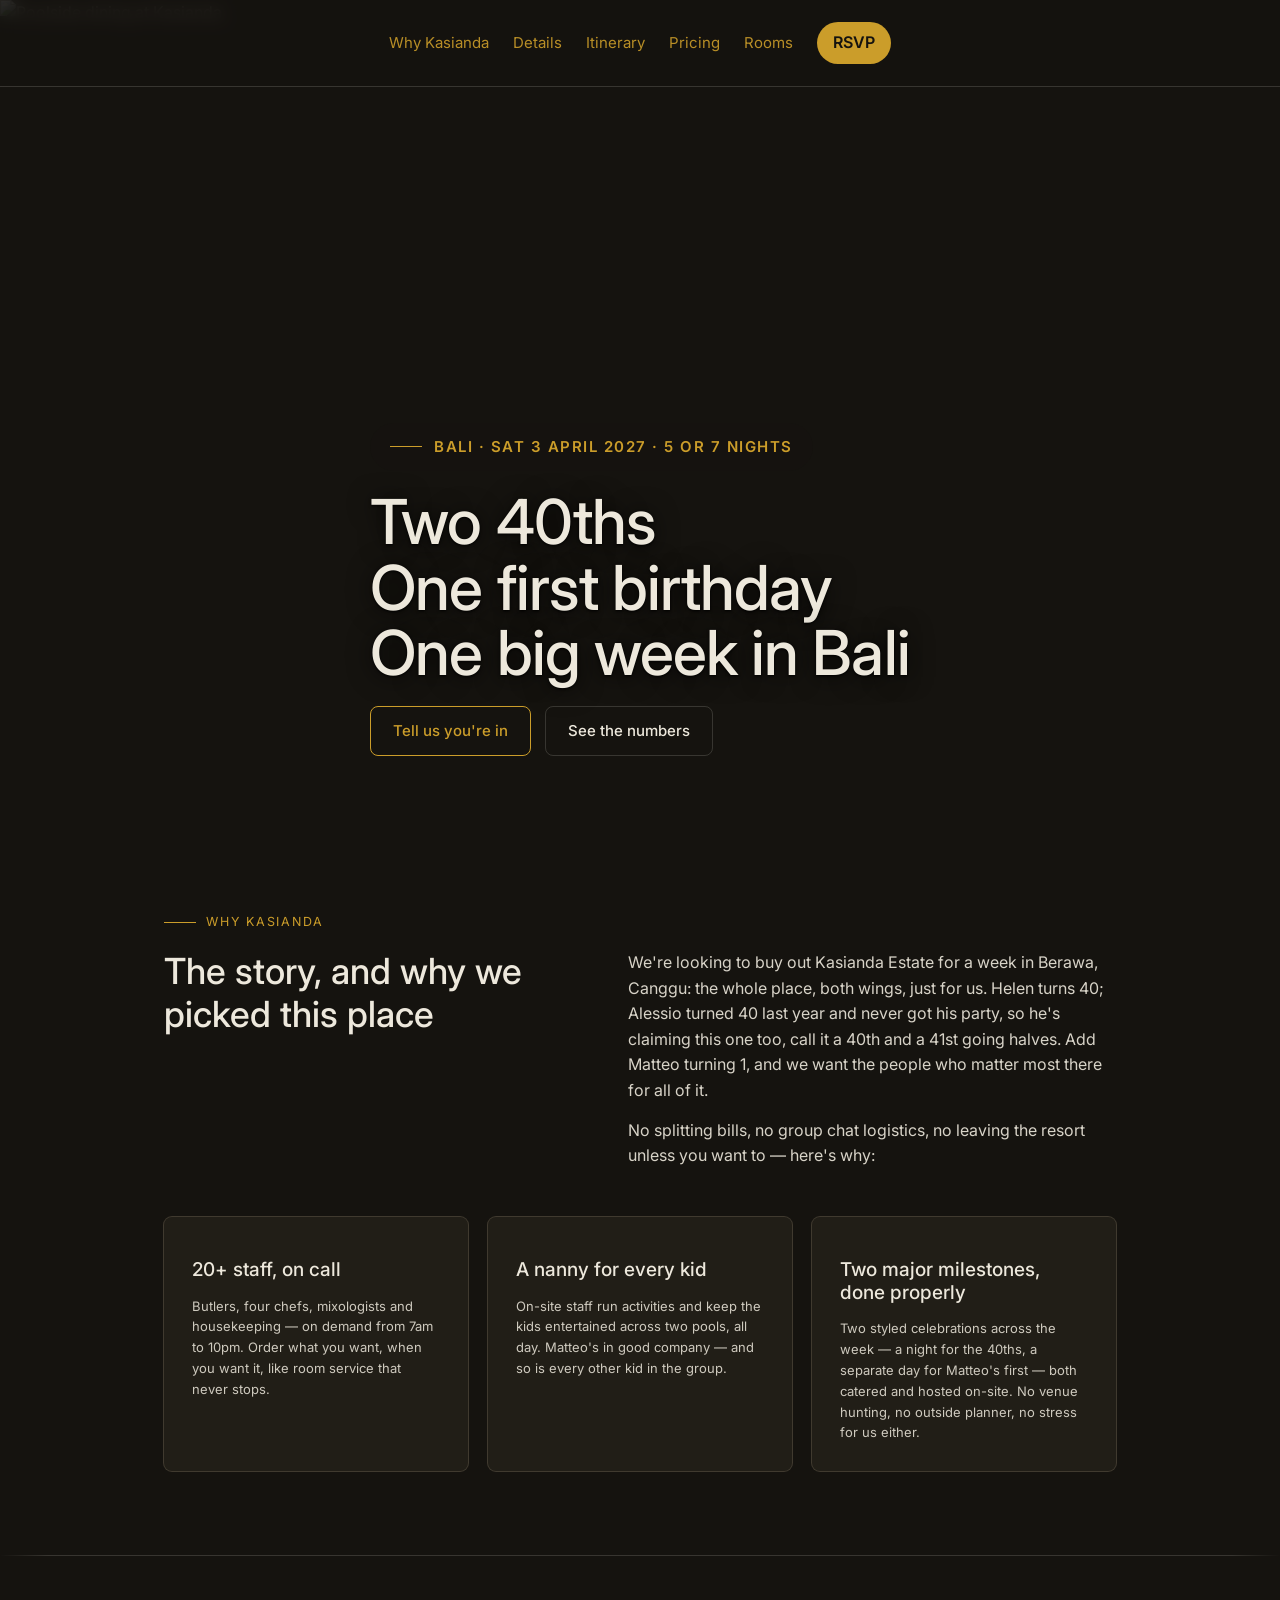
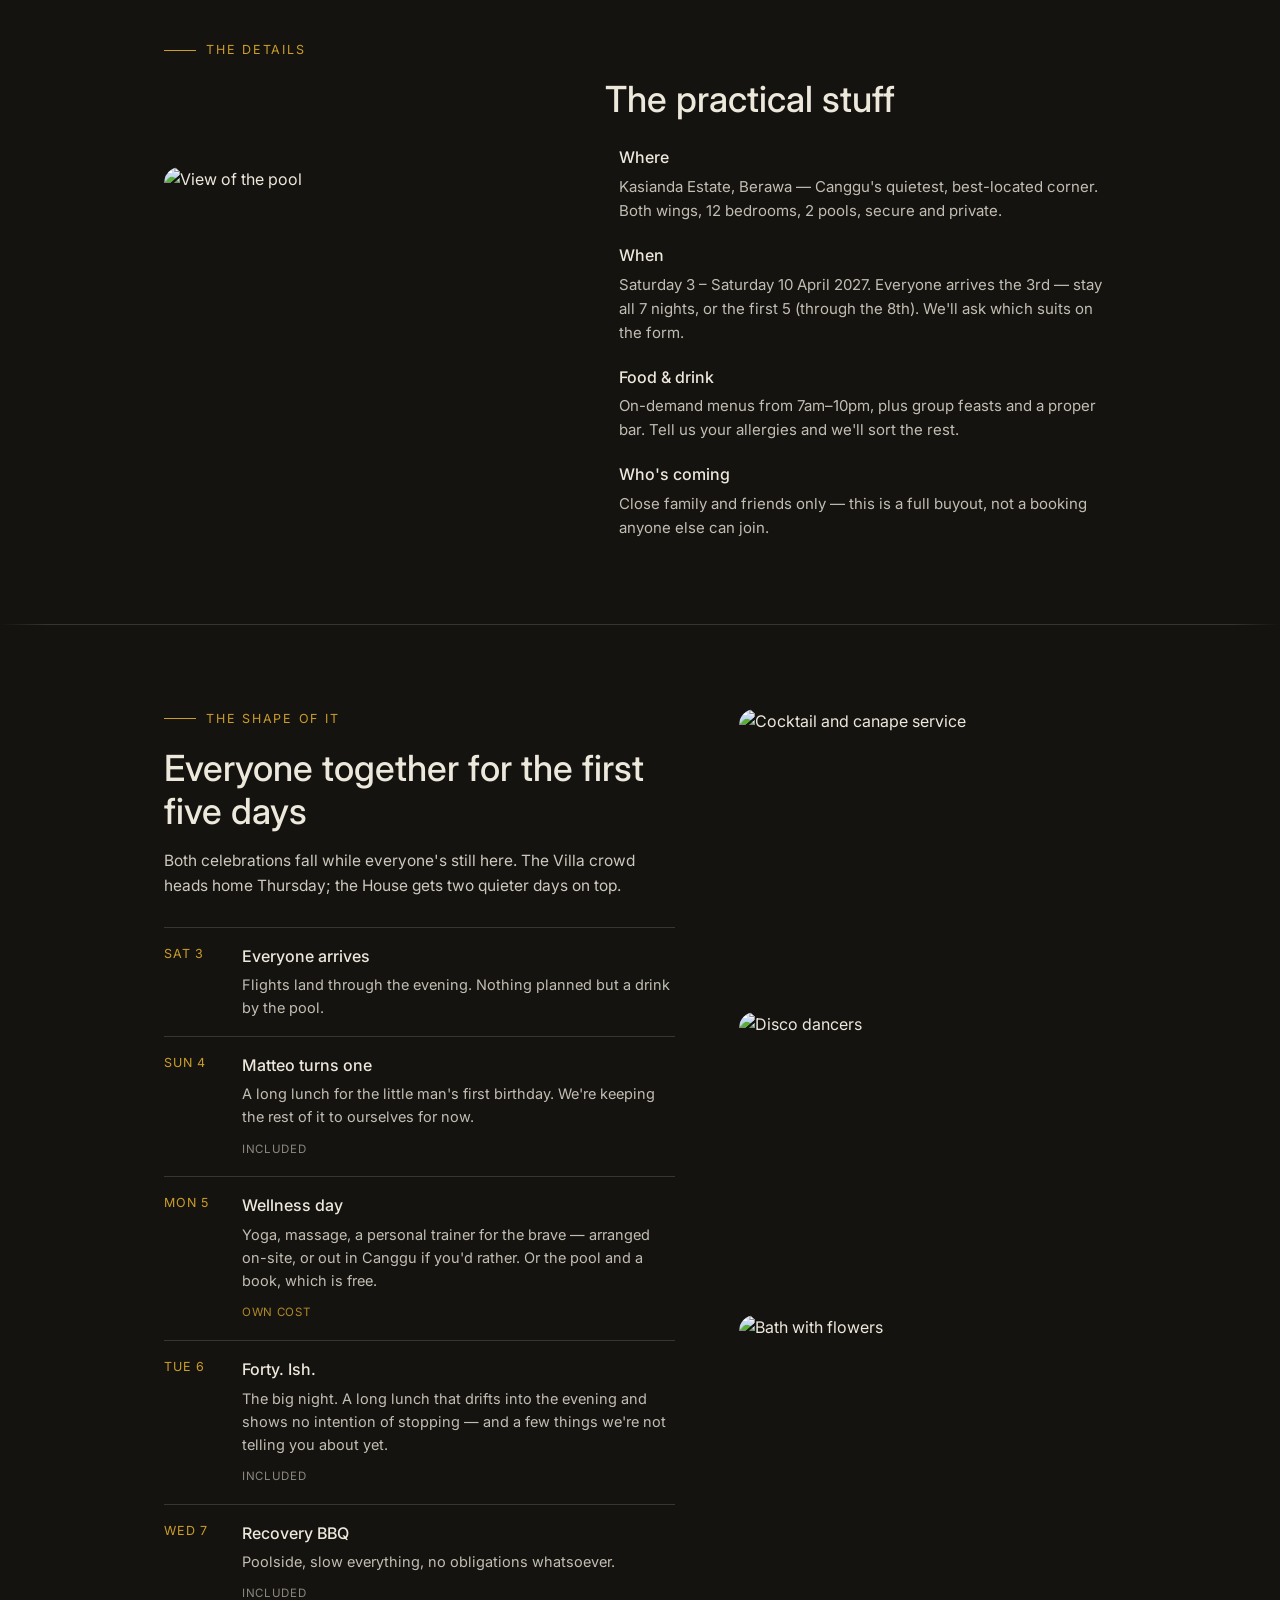
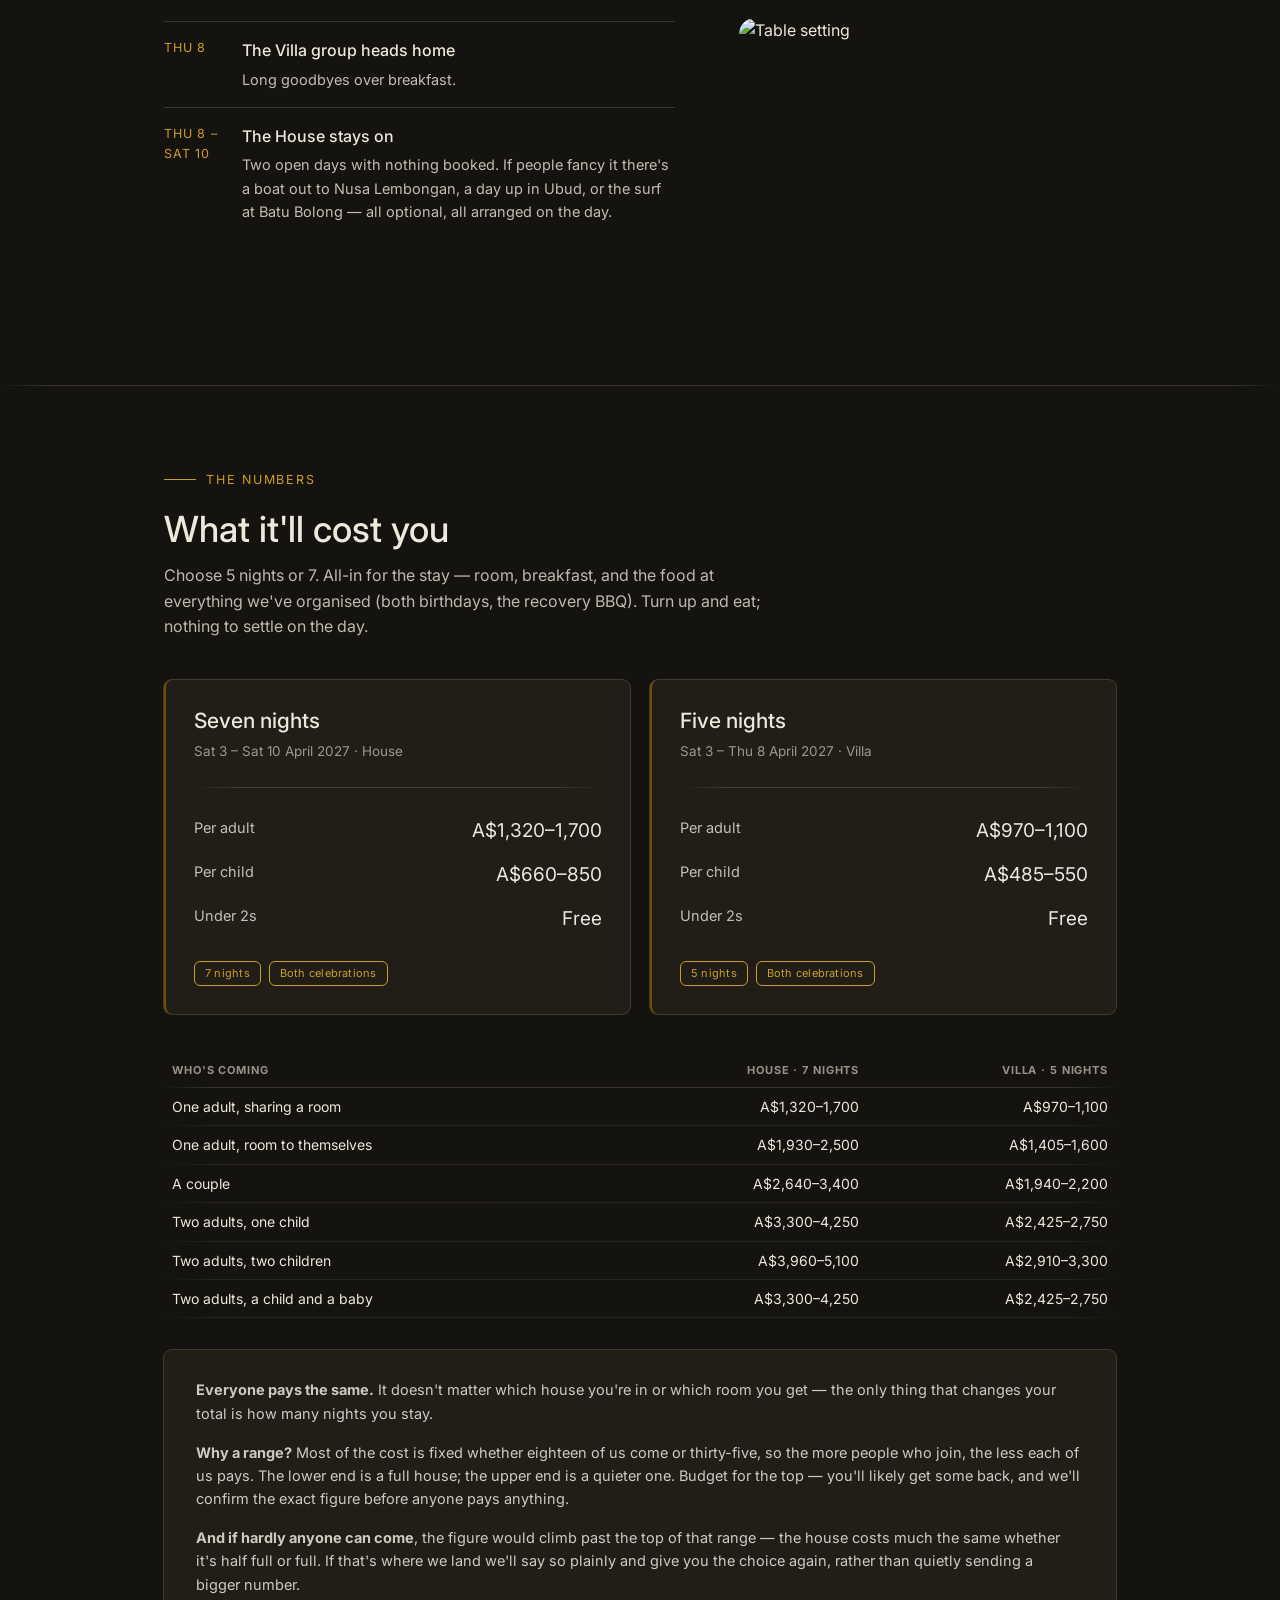
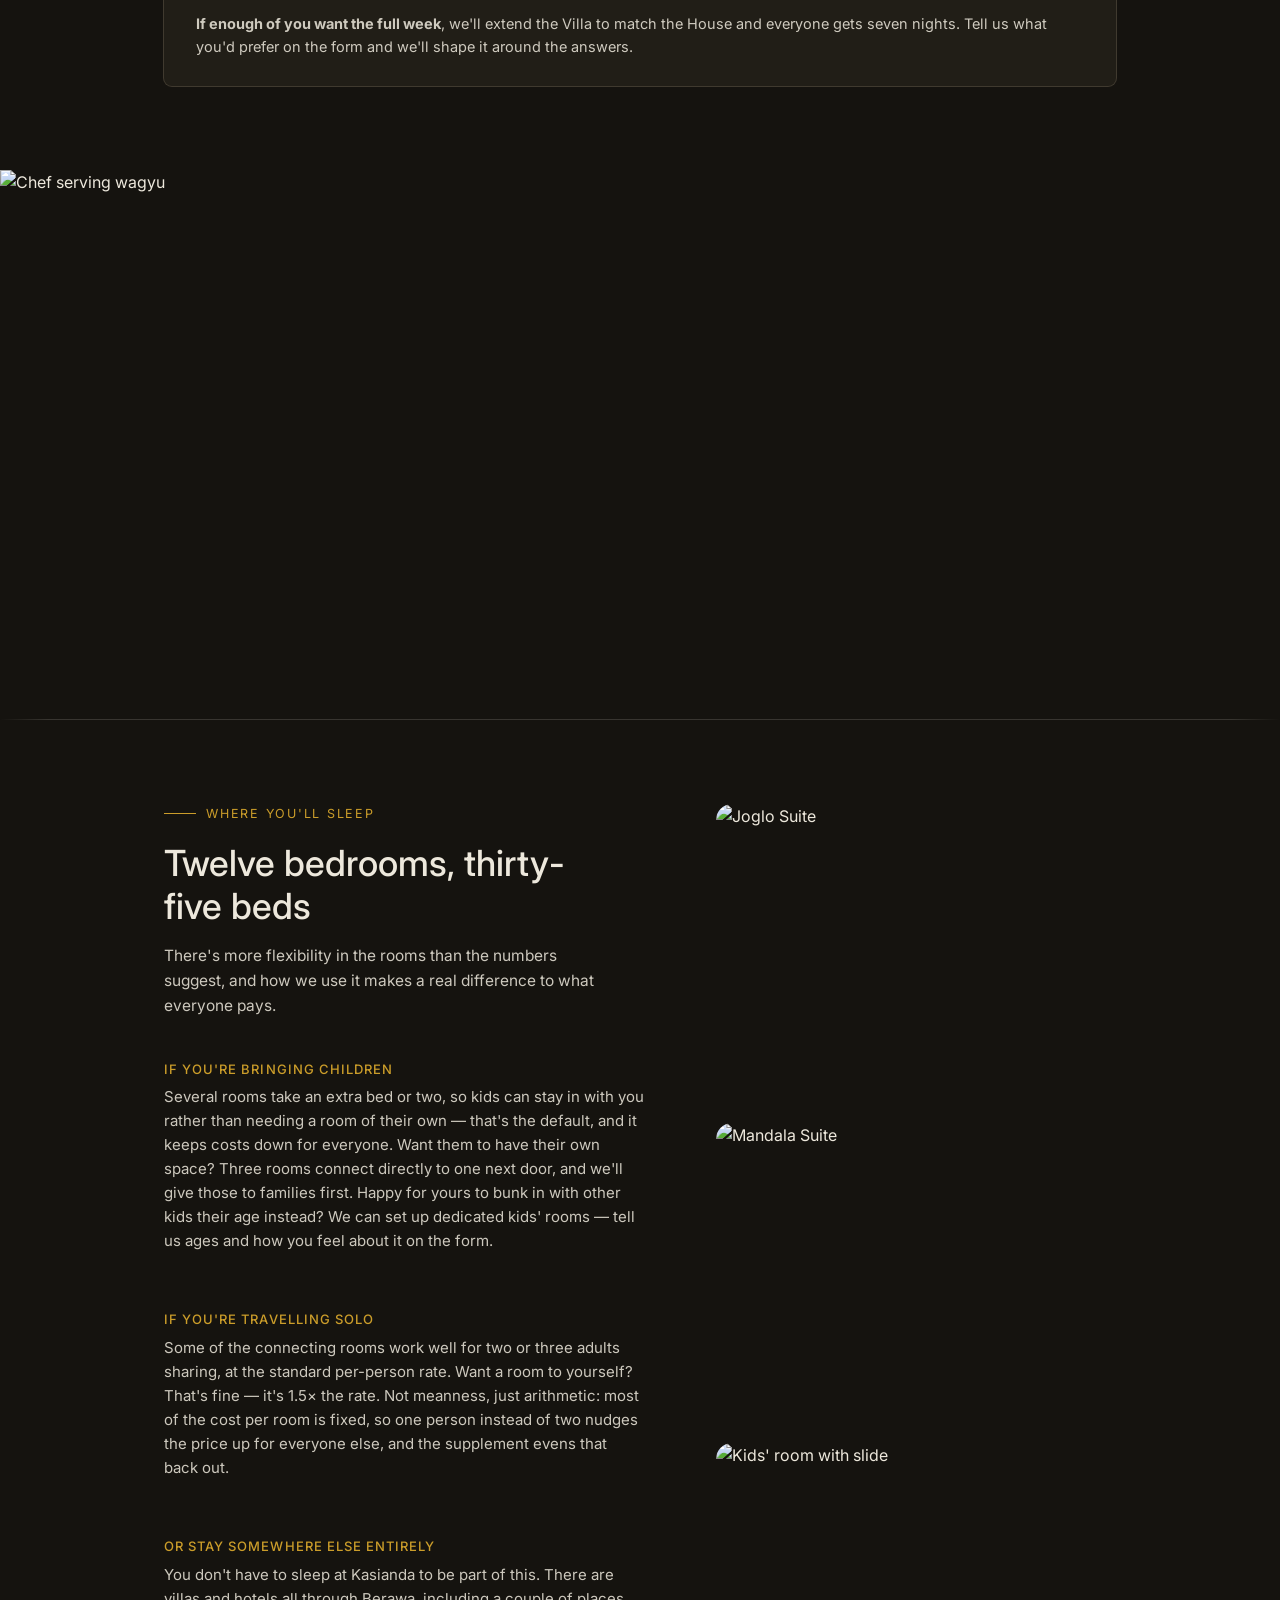
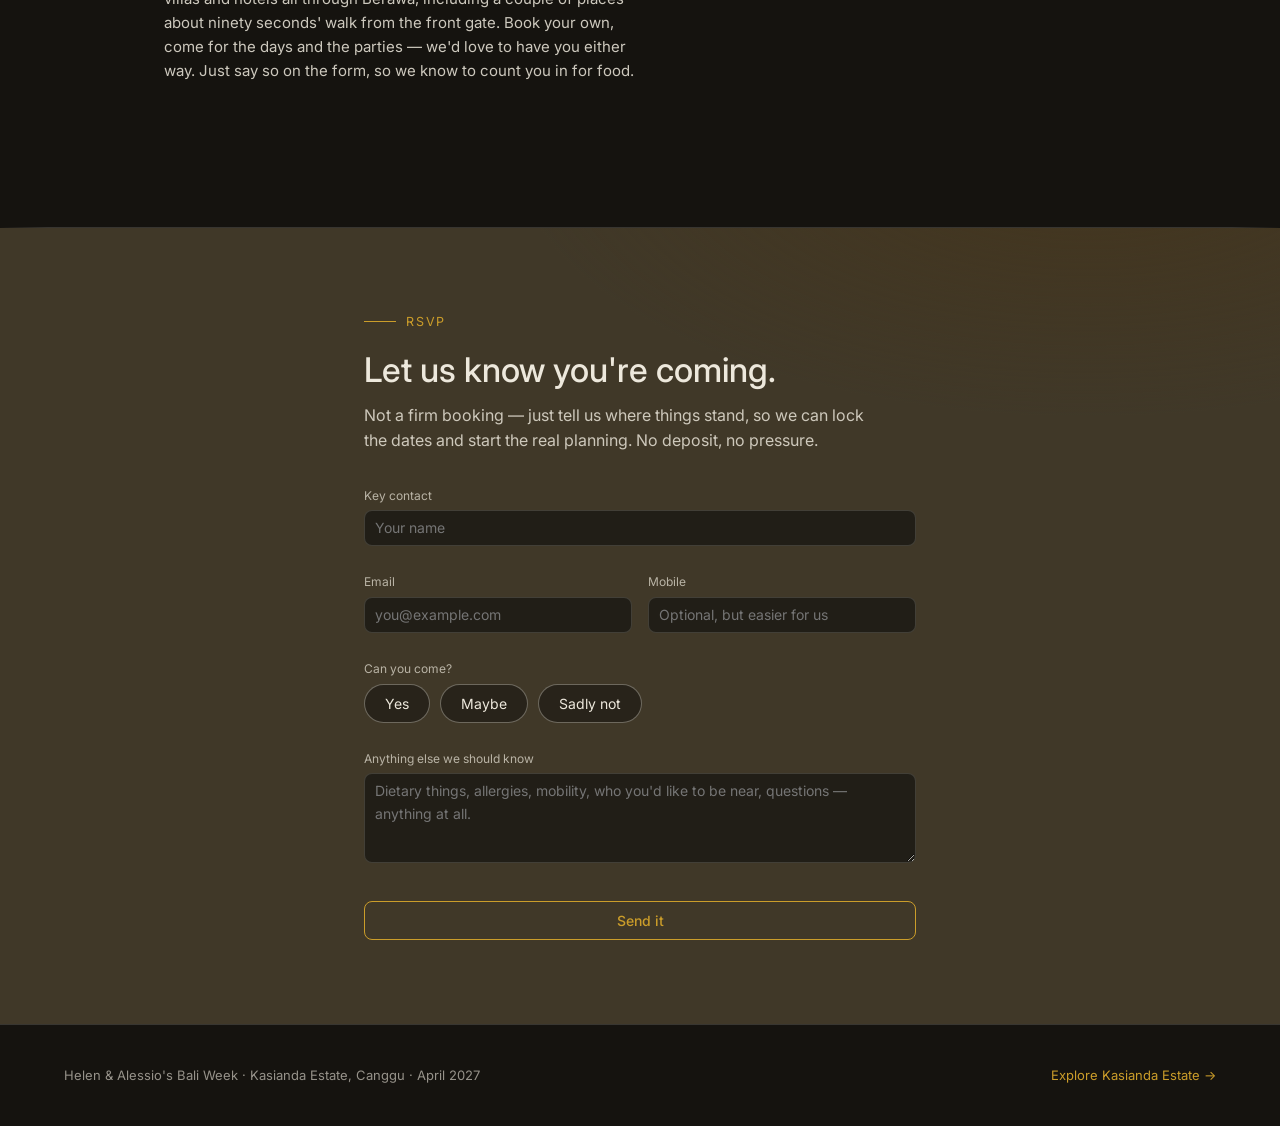
==== commit 51573a1c: "Add files via upload" ====
--- a/index.html
+++ b/index.html
@@ -63,7 +63,7 @@
 .input { width: 100%; min-height: 36px; padding: 6px 10px; font: inherit; font-size: 14px; color: var(--color-text); caret-color: var(--color-accent); background: var(--color-surface); border: 1px solid var(--color-divider); border-radius: var(--radius-md); }
 .input:hover { border-color: color-mix(in srgb, var(--color-text) 45%, transparent); }
 textarea.input { min-height: 90px; resize: vertical; }
-.pill { padding: 10px 20px; border-radius: 999px; border: 1px solid var(--color-divider); font-size: 14px; cursor: pointer; font-family: var(--font-body); color: var(--color-text); background: transparent; transition: background 0.15s, border-color 0.15s, color 0.15s; }
+.pill { padding: 10px 20px; border-radius: 999px; border: 1px solid color-mix(in srgb, var(--color-text) 35%, transparent); font-size: 14px; cursor: pointer; font-family: var(--font-body); color: var(--color-text); background: color-mix(in srgb, var(--color-bg) 55%, transparent); transition: background 0.15s, border-color 0.15s, color 0.15s; }
 .pill:hover { border-color: color-mix(in srgb, var(--color-text) 45%, transparent); }
 .pill.is-active { border-color: var(--color-accent); color: var(--color-accent); background: color-mix(in srgb, var(--color-accent) 14%, transparent); }
 .table { width: 100%; border-collapse: collapse; font-size: 14px; }
@@ -177,7 +177,6 @@
           <div style="display:flex;gap:14px"><i class="ph ph-fork-knife" style="font-size:22px;color:var(--color-accent);flex:none;margin-top:2px"></i><div><h4 style="margin:0 0 4px;font-size:16px;font-weight:500">Food &amp; drink</h4><p style="margin:0;opacity:0.8;font-size:15px">On-demand menus from 7am–10pm, plus group feasts and a proper bar. Tell us your allergies and we'll sort the rest.</p></div></div>
           <div style="display:flex;gap:14px"><i class="ph ph-users" style="font-size:22px;color:var(--color-accent);flex:none;margin-top:2px"></i><div><h4 style="margin:0 0 4px;font-size:16px;font-weight:500">Who's coming</h4><p style="margin:0;opacity:0.8;font-size:15px">Close family and friends only — this is a full buyout, not a booking anyone else can join.</p></div></div>
         </div>
-        <p style="margin:24px 0 0;font-size:14px"><a href="https://www.kasianda.com/" target="_blank" rel="noopener">See more of the estate on Kasianda's own site →</a></p>
       </div>
     </div>
   </div>
@@ -297,7 +296,7 @@
 
 <hr class="divider-line">
 
-<section class="section" id="rsvp" style="background:radial-gradient(900px 420px at 85% -10%, color-mix(in srgb, var(--color-section-glow) 55%, transparent), transparent 64%), var(--color-section)">
+<section class="section" id="rsvp" style="background:radial-gradient(900px 420px at 85% -10%, color-mix(in srgb, var(--color-section-glow) 70%, transparent), transparent 64%), color-mix(in srgb, var(--color-section) 80%, white 10%)">
   <div class="wrap" style="max-width:680px">
     <span class="kicker">RSVP</span>
     <h2 style="font-size:clamp(26px,3vw,34px);line-height:1.2;margin:0 0 12px">Let us know you're coming.</h2>
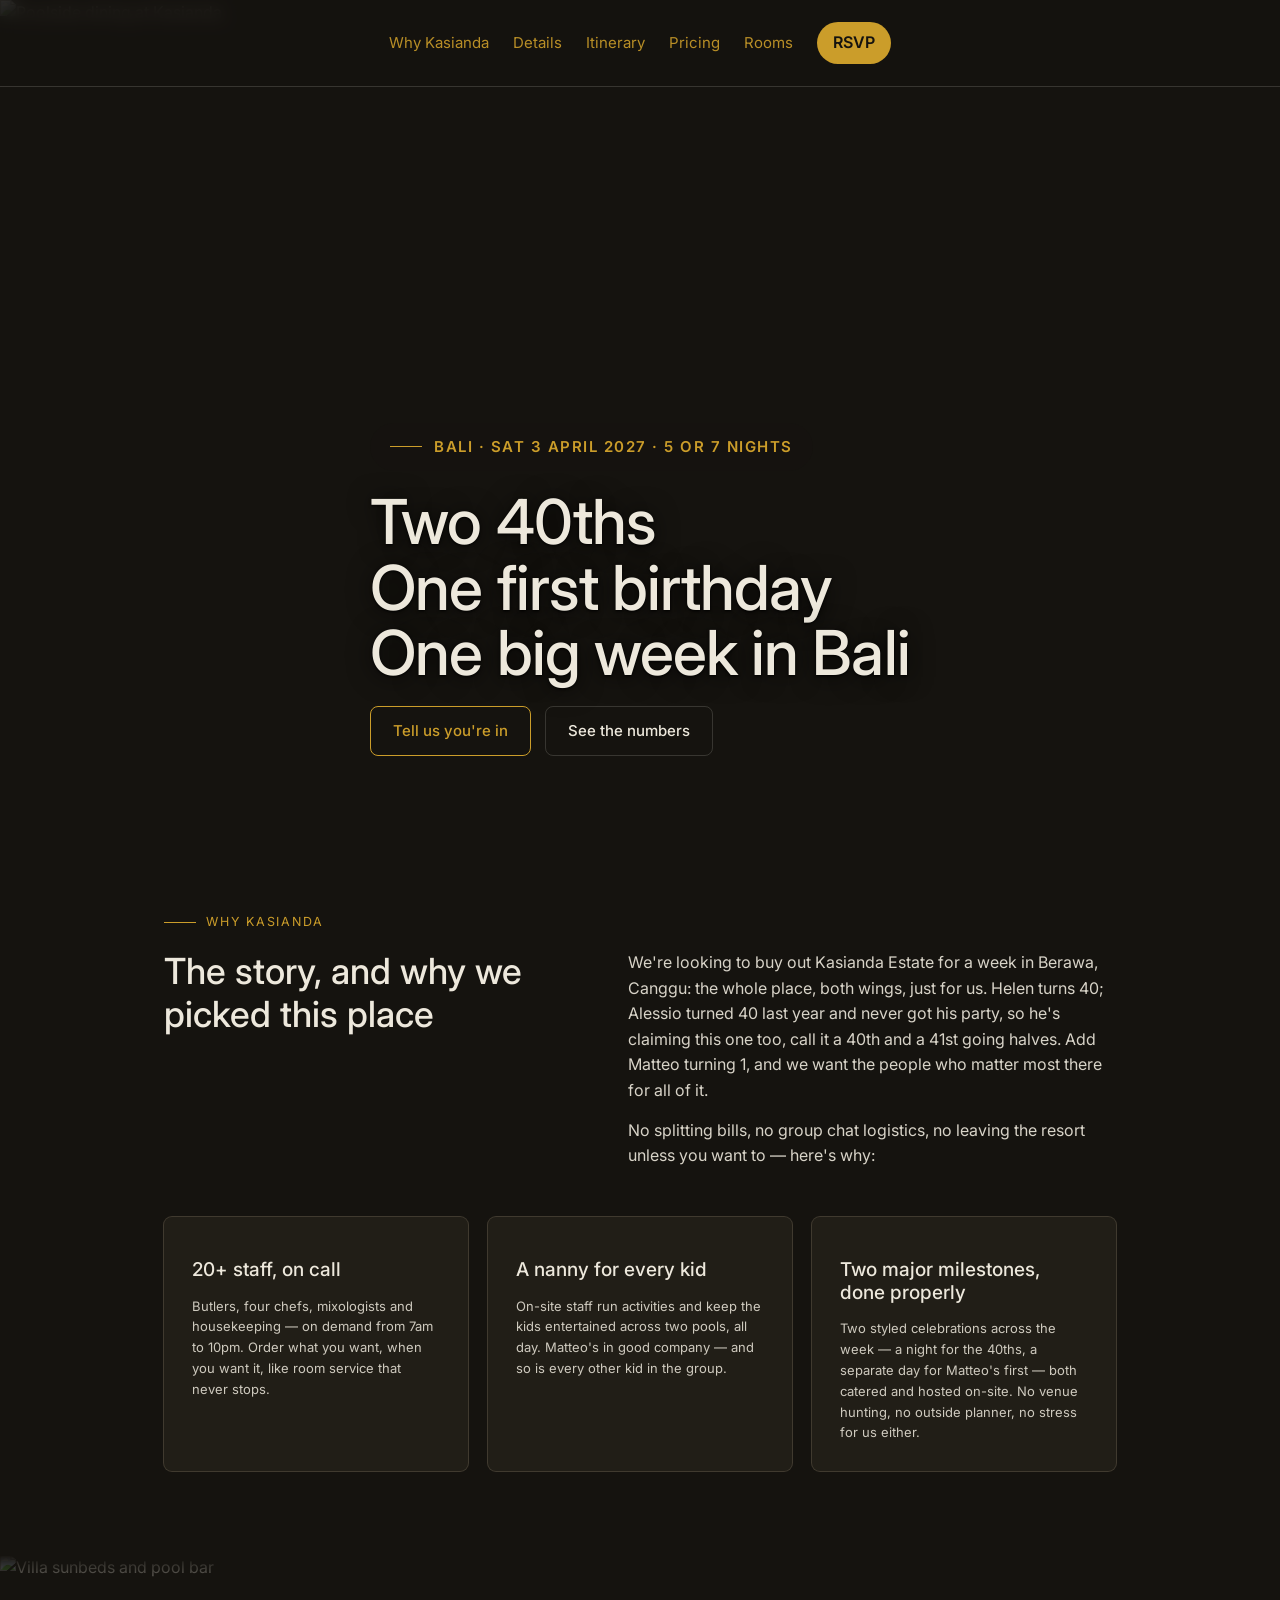
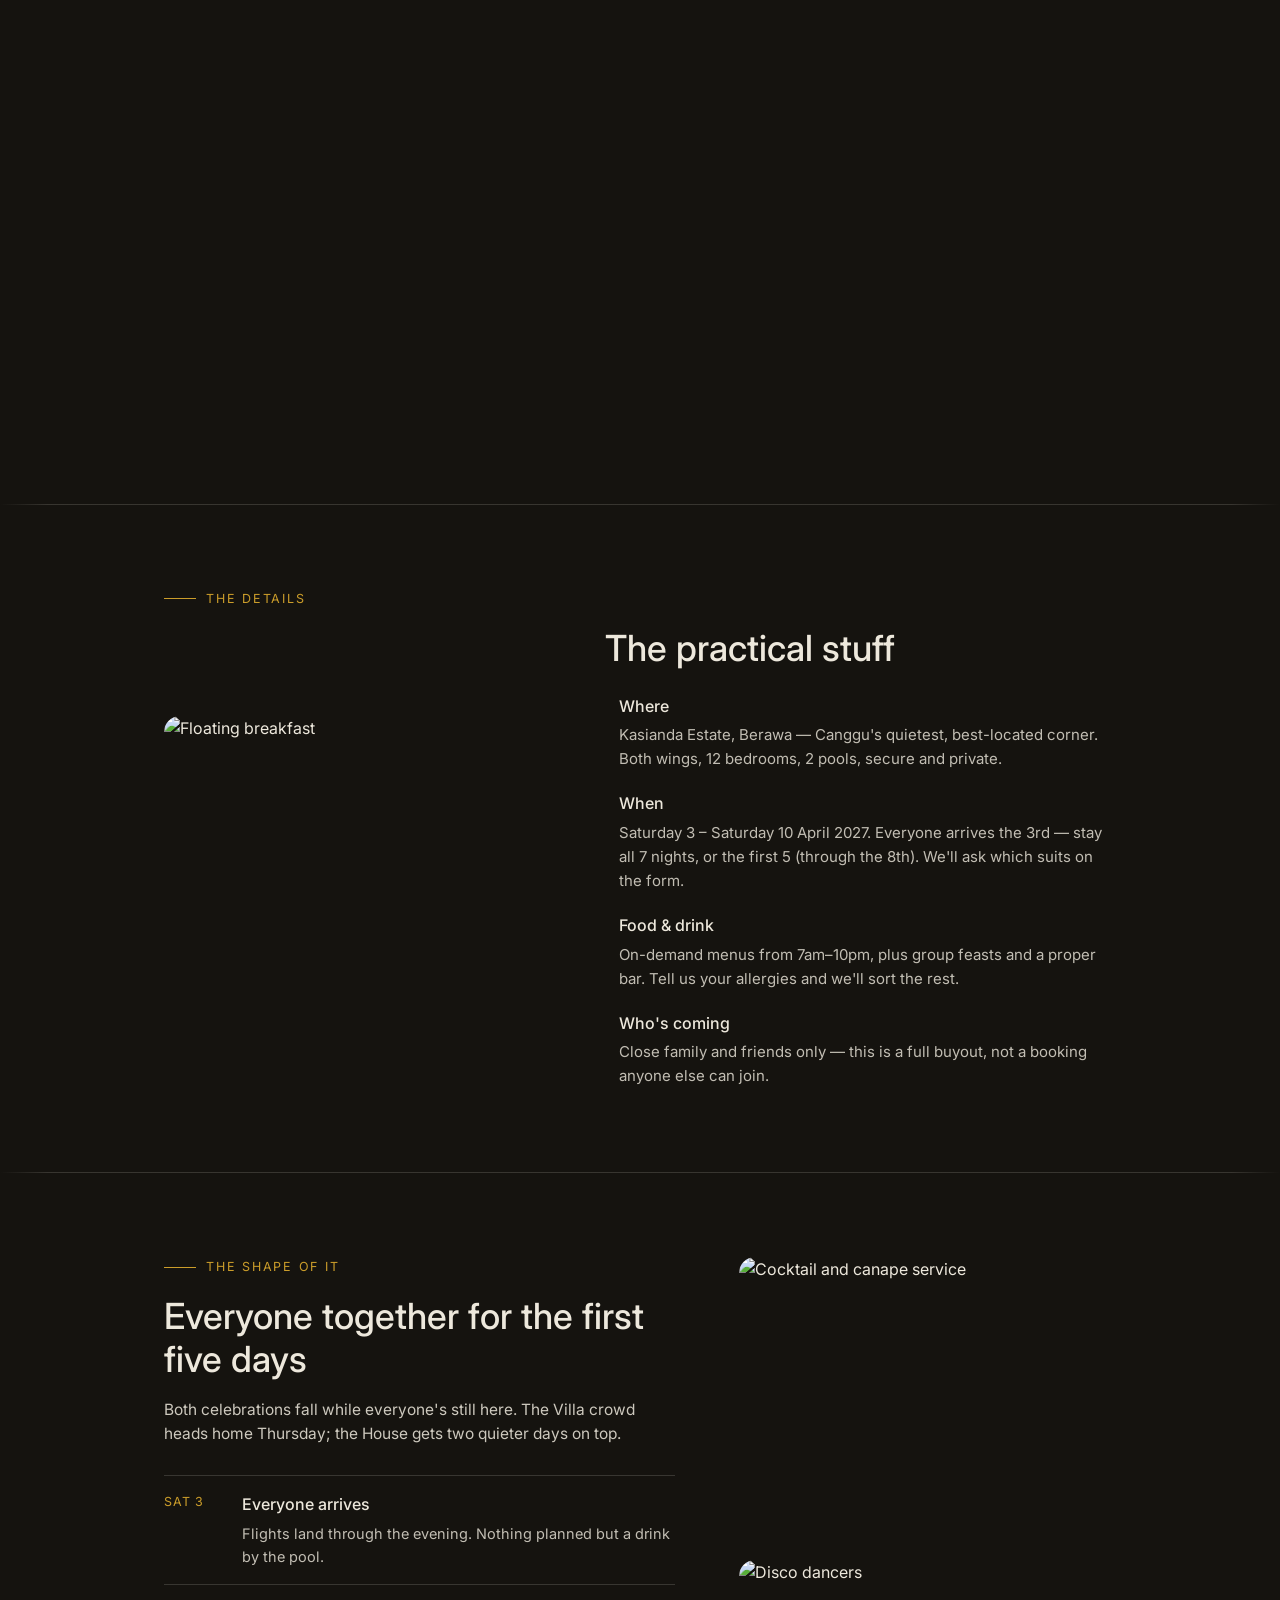
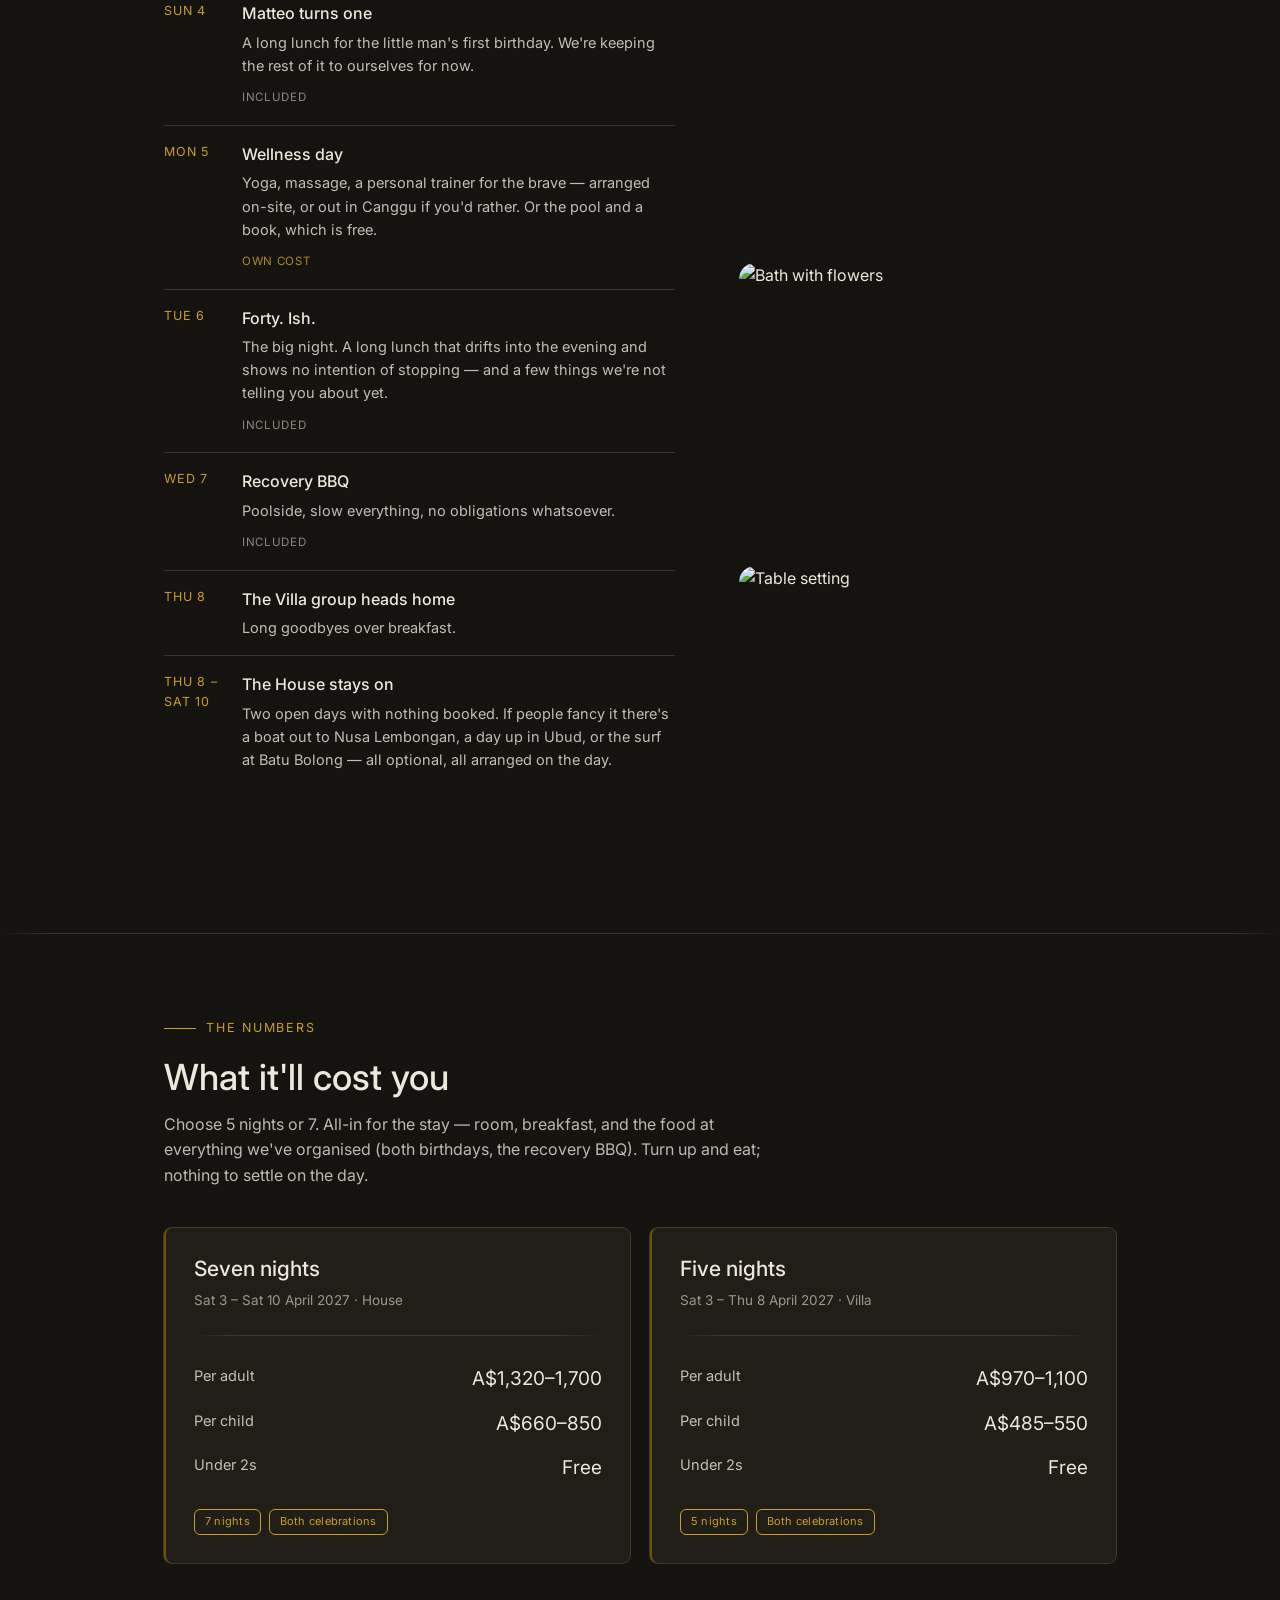
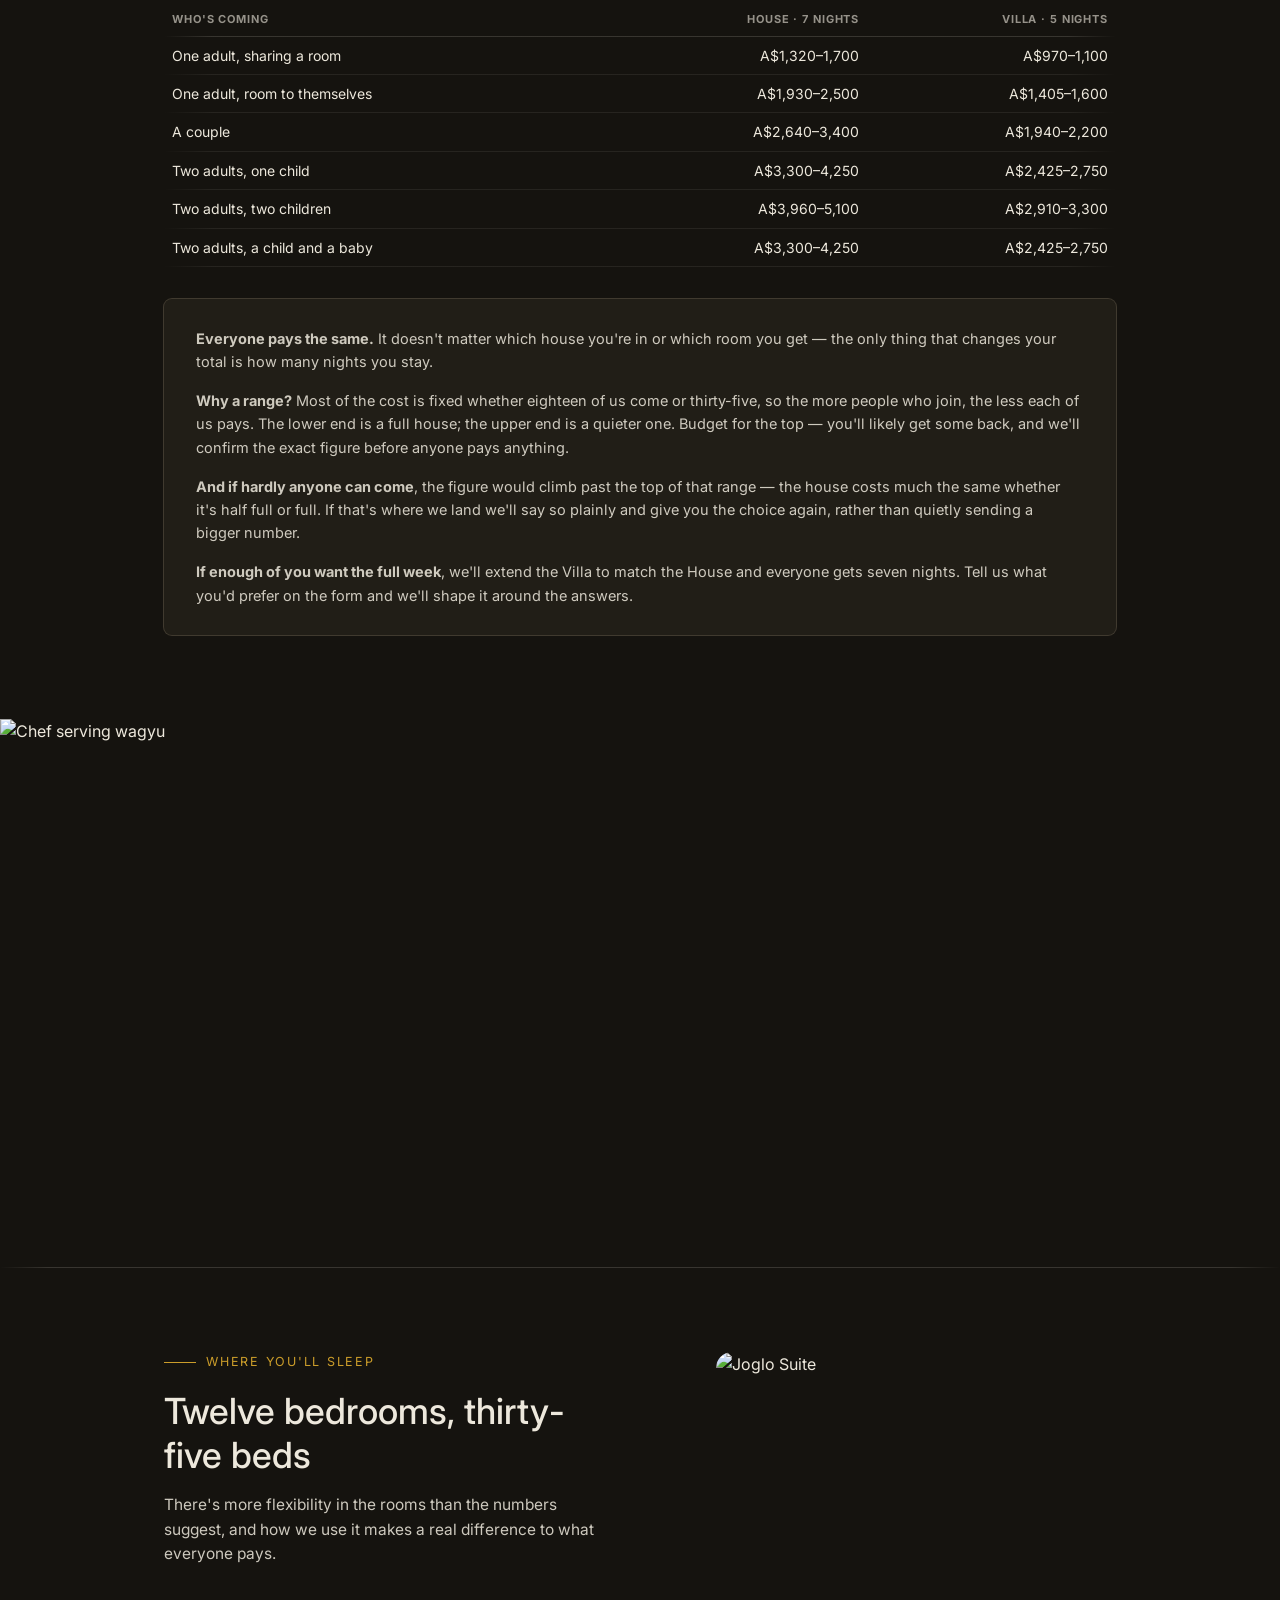
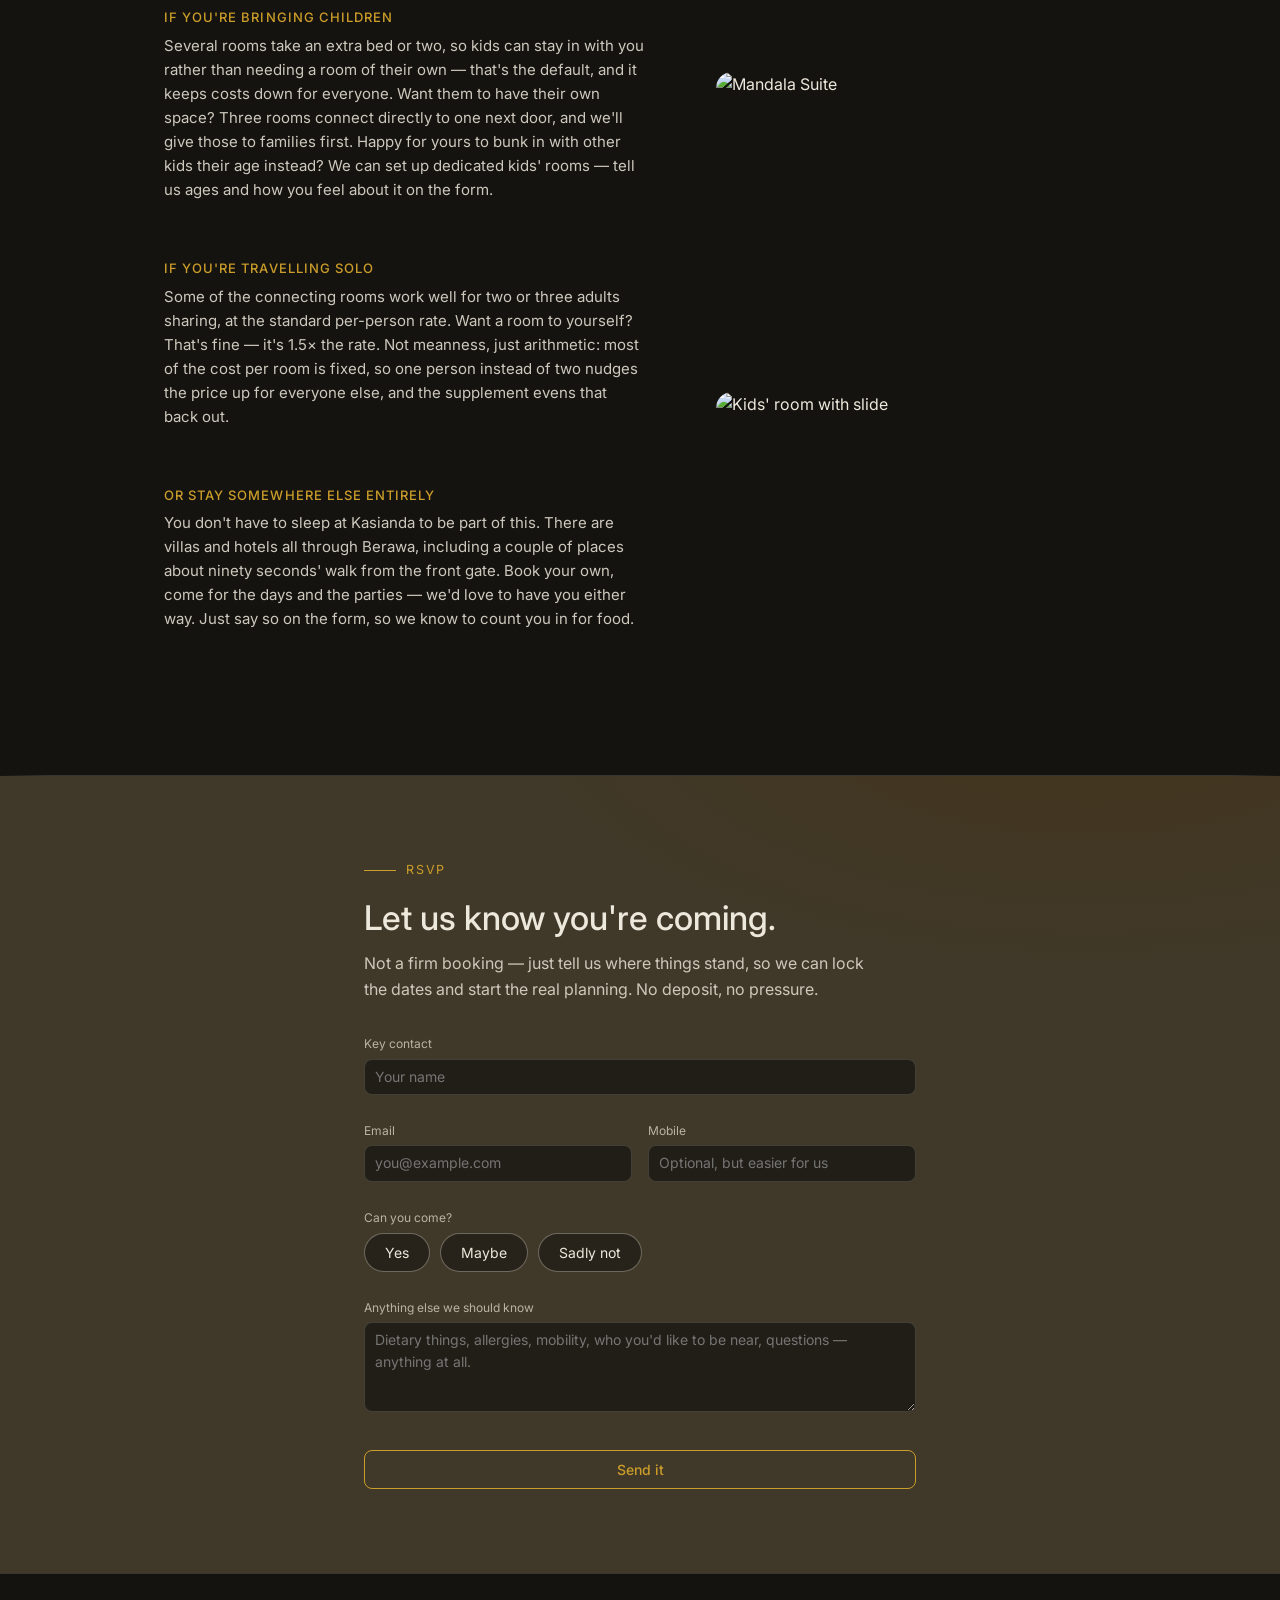
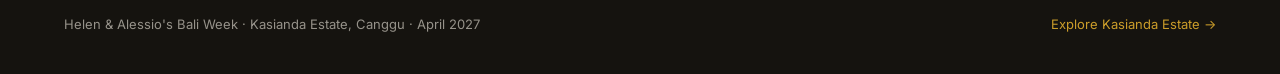
==== commit 4c223602: "Add files via upload" ====
--- a/index.html
+++ b/index.html
@@ -160,6 +160,8 @@
   </div>
 </section>
 
+<figure class="lighten" style="margin:0;-webkit-mask-image:linear-gradient(to bottom, transparent, black 12%, black 100%);mask-image:linear-gradient(to bottom, transparent, black 12%, black 100%)"><img src="https://images.squarespace-cdn.com/content/v1/601a1bac2b767b71f374be06/bff0751f-5a63-4188-b80a-93c5b6889846/2.+Sunbeds+and+pool+bar.jpg" alt="Villa sunbeds and pool bar" style="width:100%;aspect-ratio:21/9;object-fit:cover"></figure>
+
 <hr class="divider-line">
 
 <section class="section" id="details">
@@ -167,7 +169,7 @@
     <span class="kicker">The Details</span>
     <div style="display:grid;grid-template-columns:minmax(0,0.85fr) minmax(0,1.15fr);gap:clamp(24px,5vw,64px);align-items:center" class="stack-mobile">
       <figure class="lighten" style="margin:0">
-        <img src="https://images.squarespace-cdn.com/content/v1/601a1bac2b767b71f374be06/cf0aacf5-89a2-48bd-876a-87dbec2827ea/view+of+pool+1024+x+683.jpg?format=2500w" alt="View of the pool" style="width:100%;aspect-ratio:4/3;object-fit:cover;border-radius:16px">
+        <img src="https://images.squarespace-cdn.com/content/v1/601a1bac2b767b71f374be06/6c7b24fd-2bcd-47a3-828a-407dea5daf62/floating+breakfast.jpg" alt="Floating breakfast" style="width:100%;aspect-ratio:4/3;object-fit:cover;border-radius:16px">
       </figure>
       <div>
         <h2 style="font-size:clamp(26px,3vw,36px);line-height:1.2;margin:0 0 24px;max-width:22ch">The practical stuff</h2>
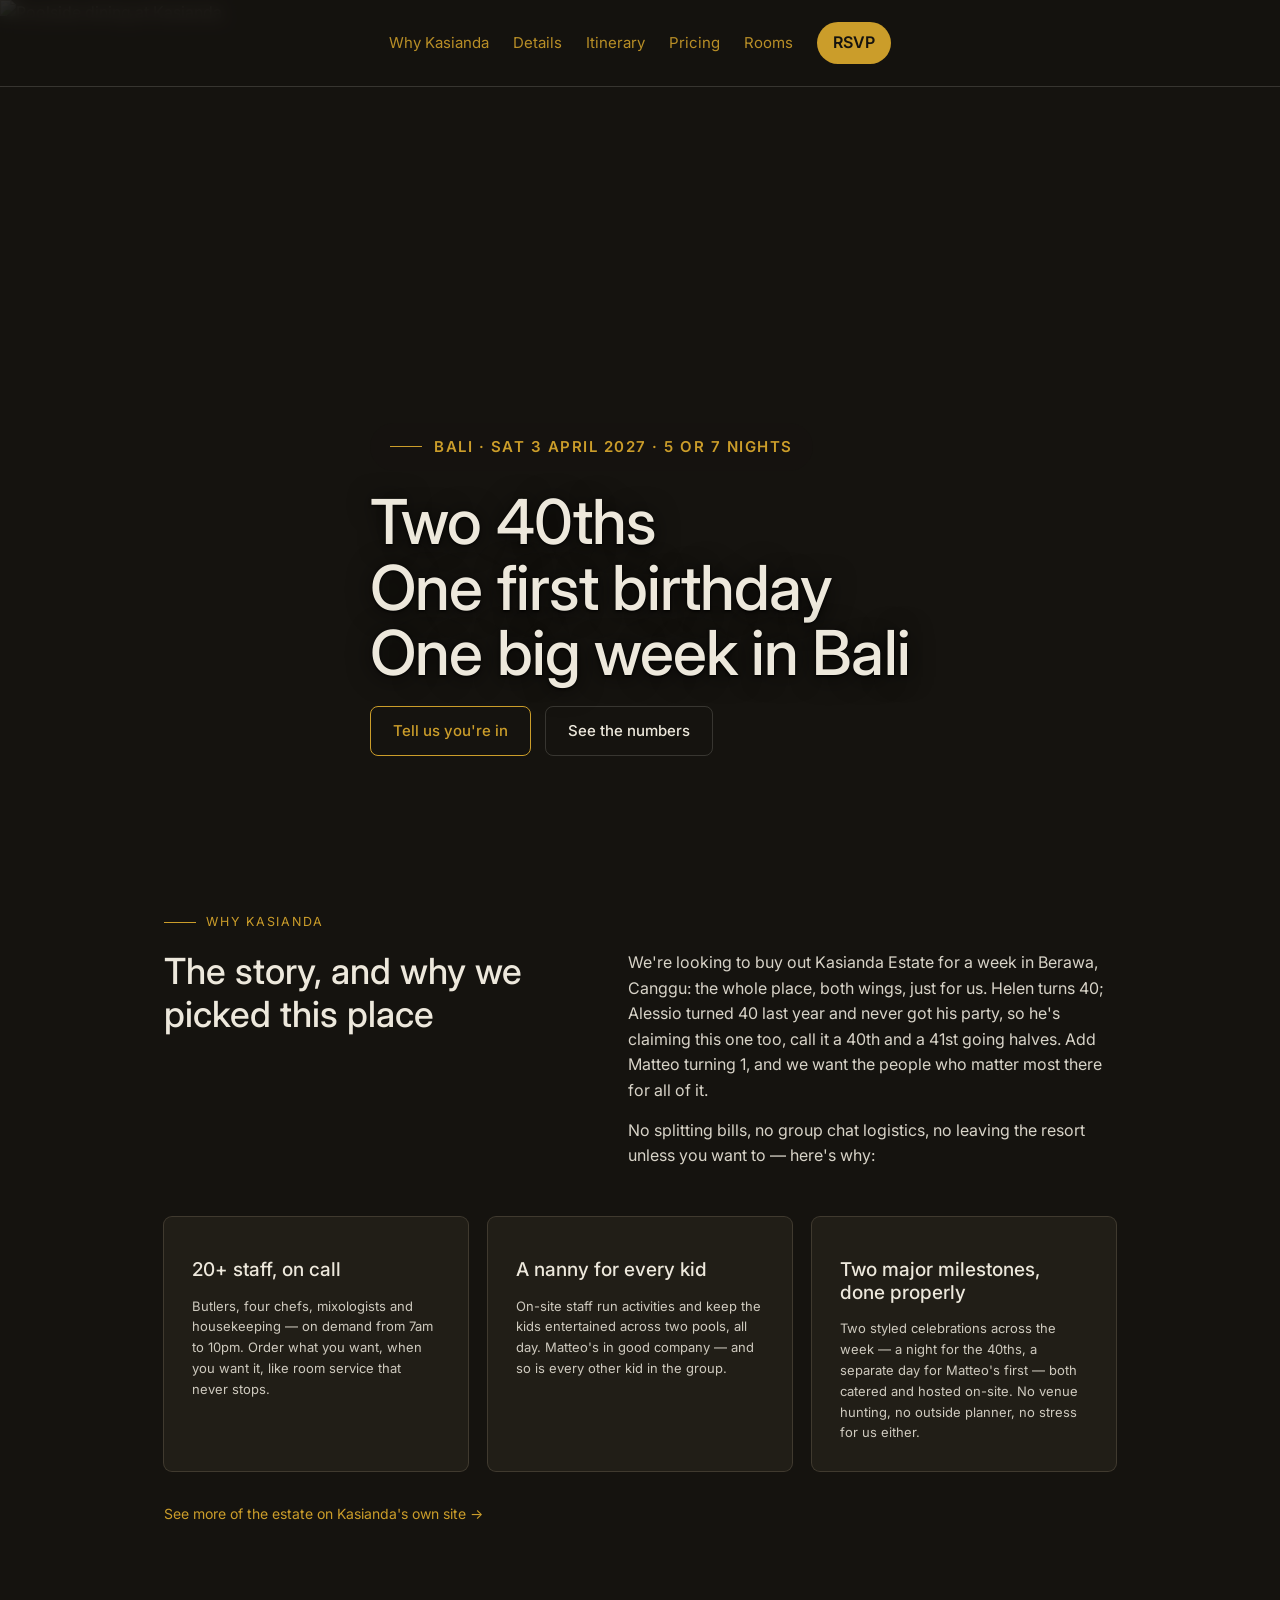
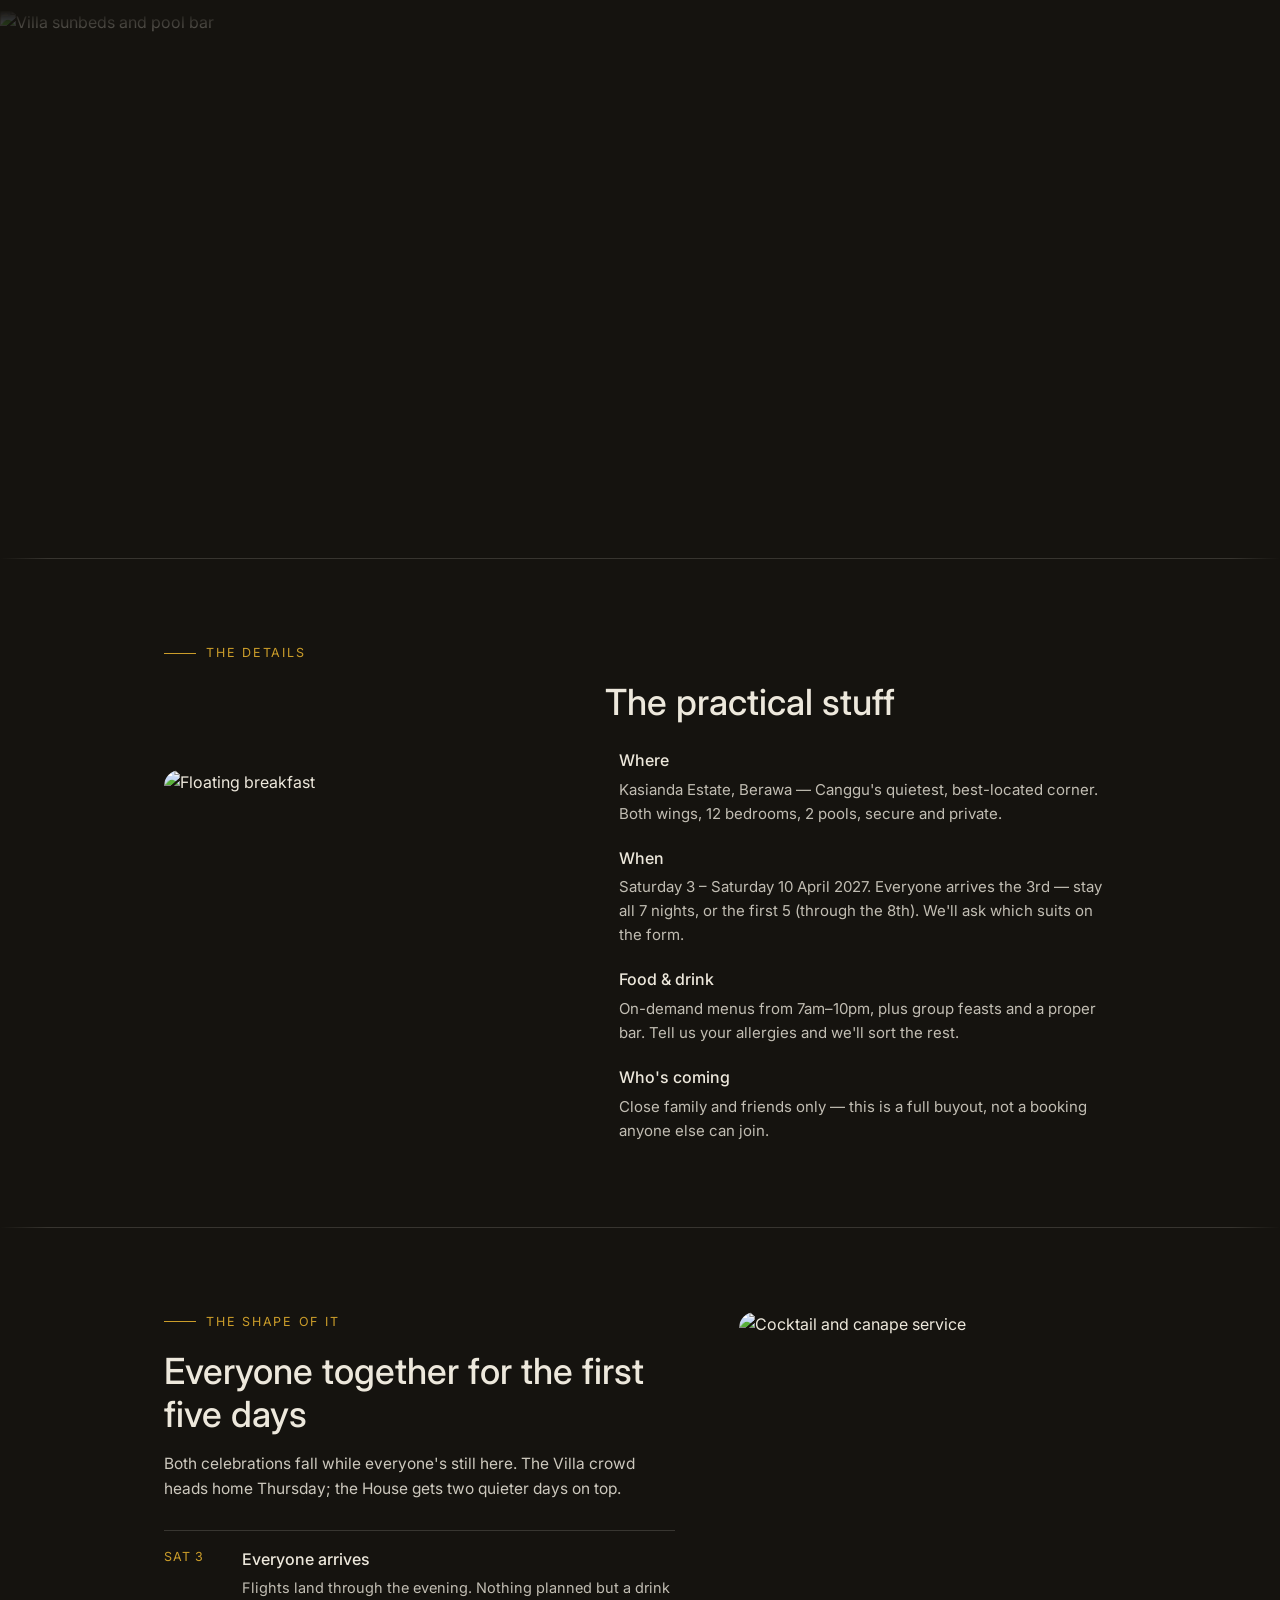
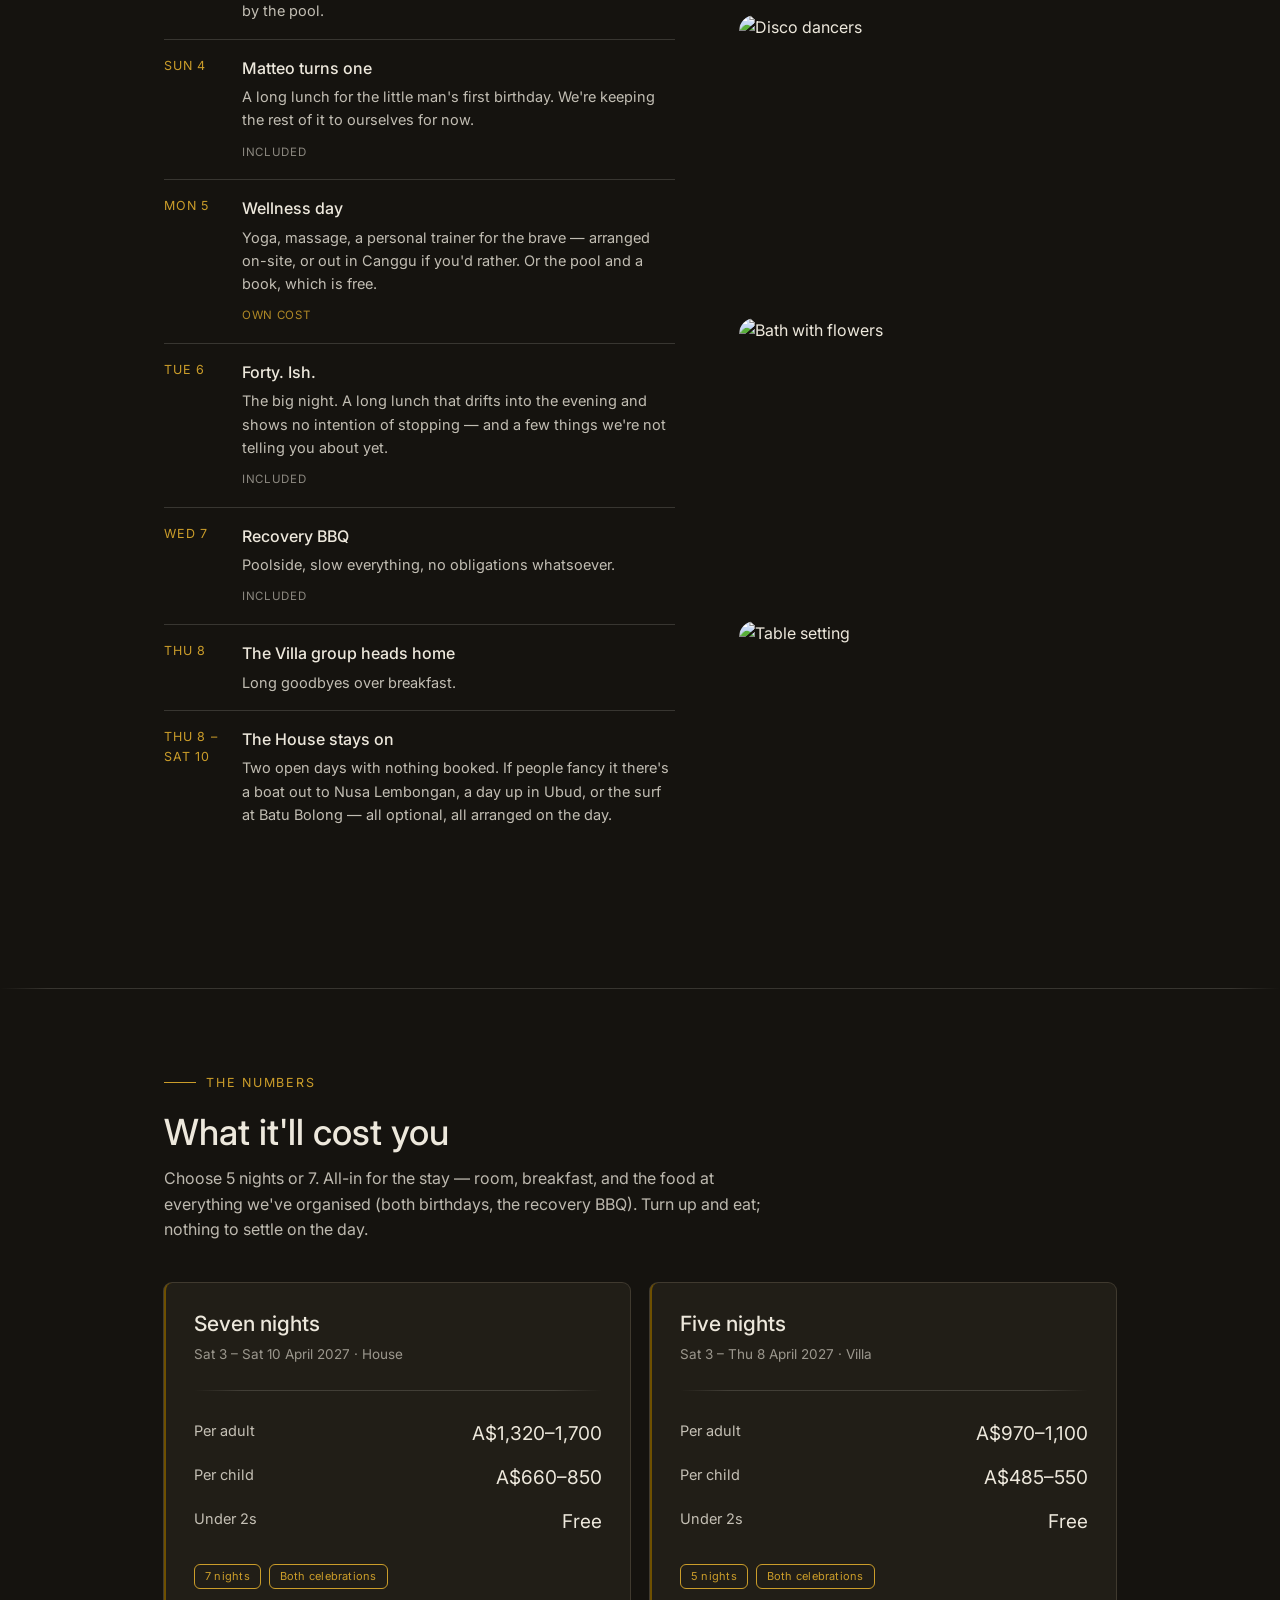
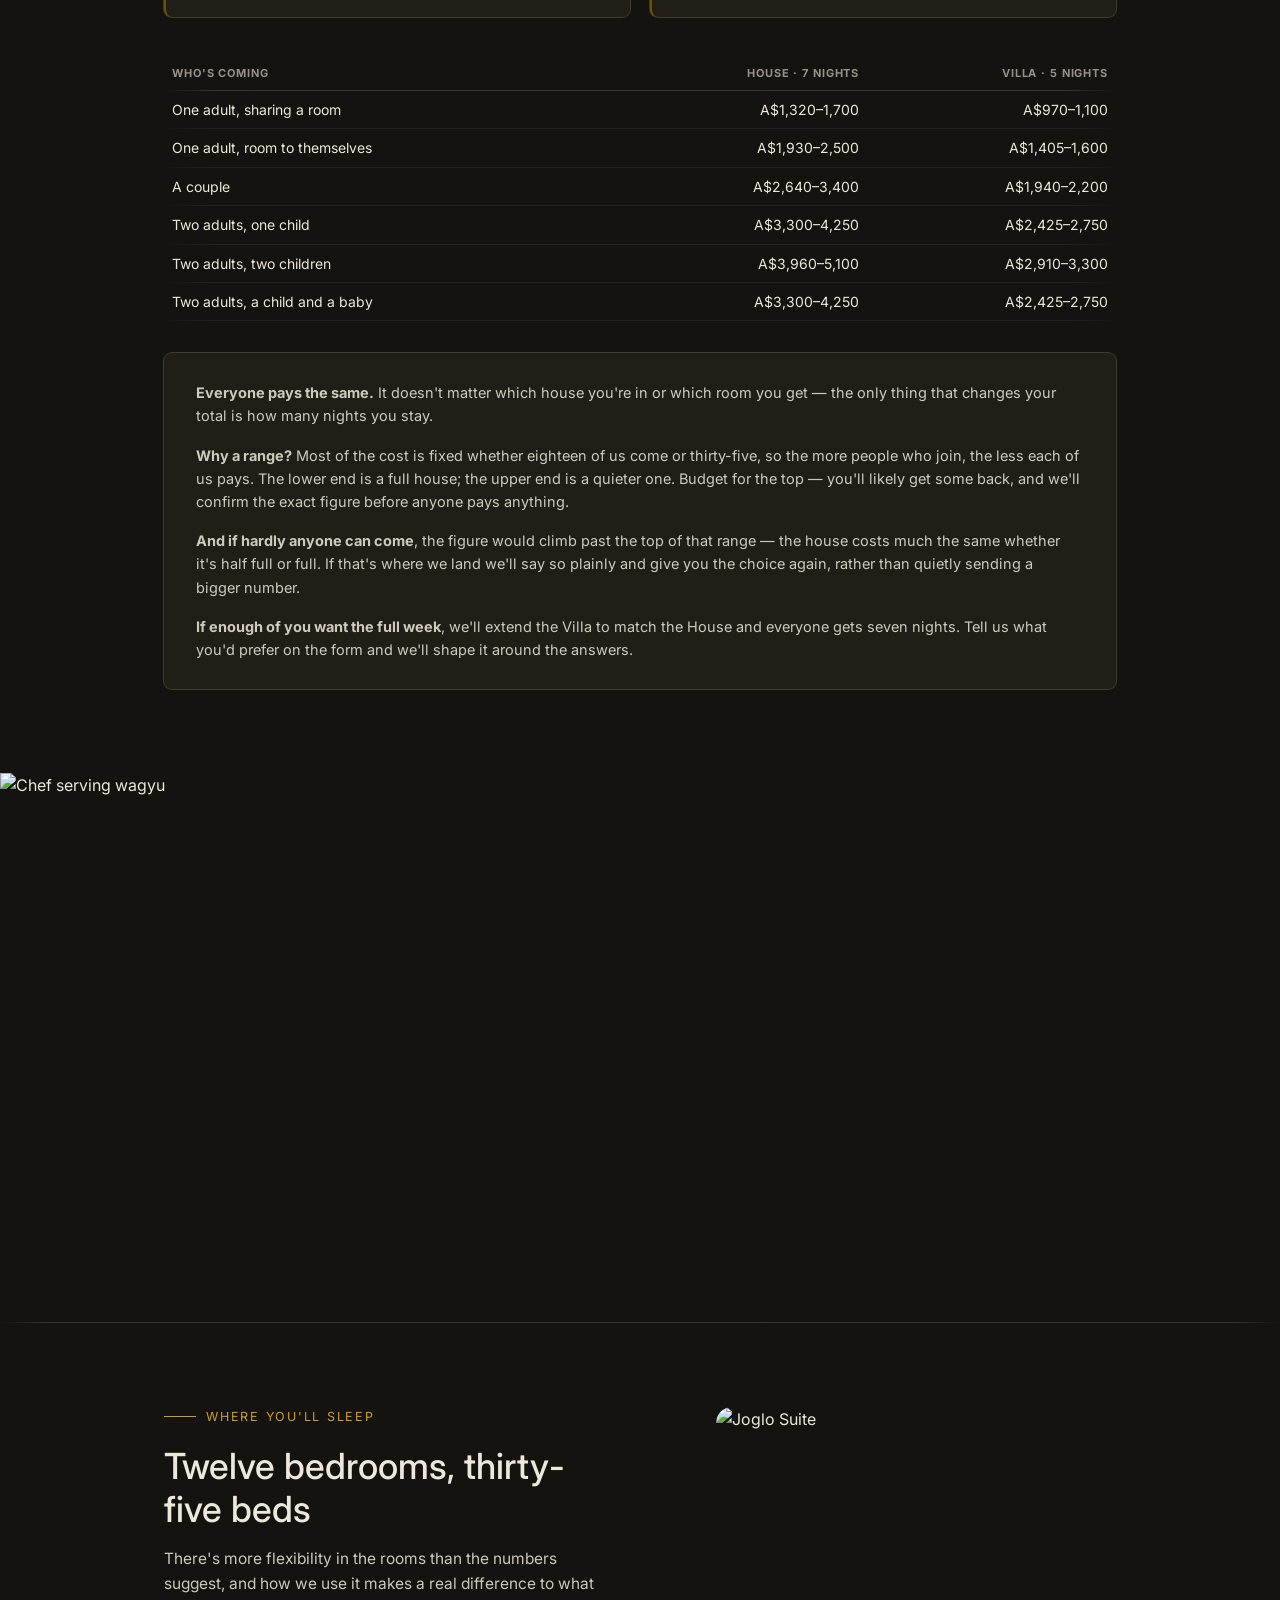
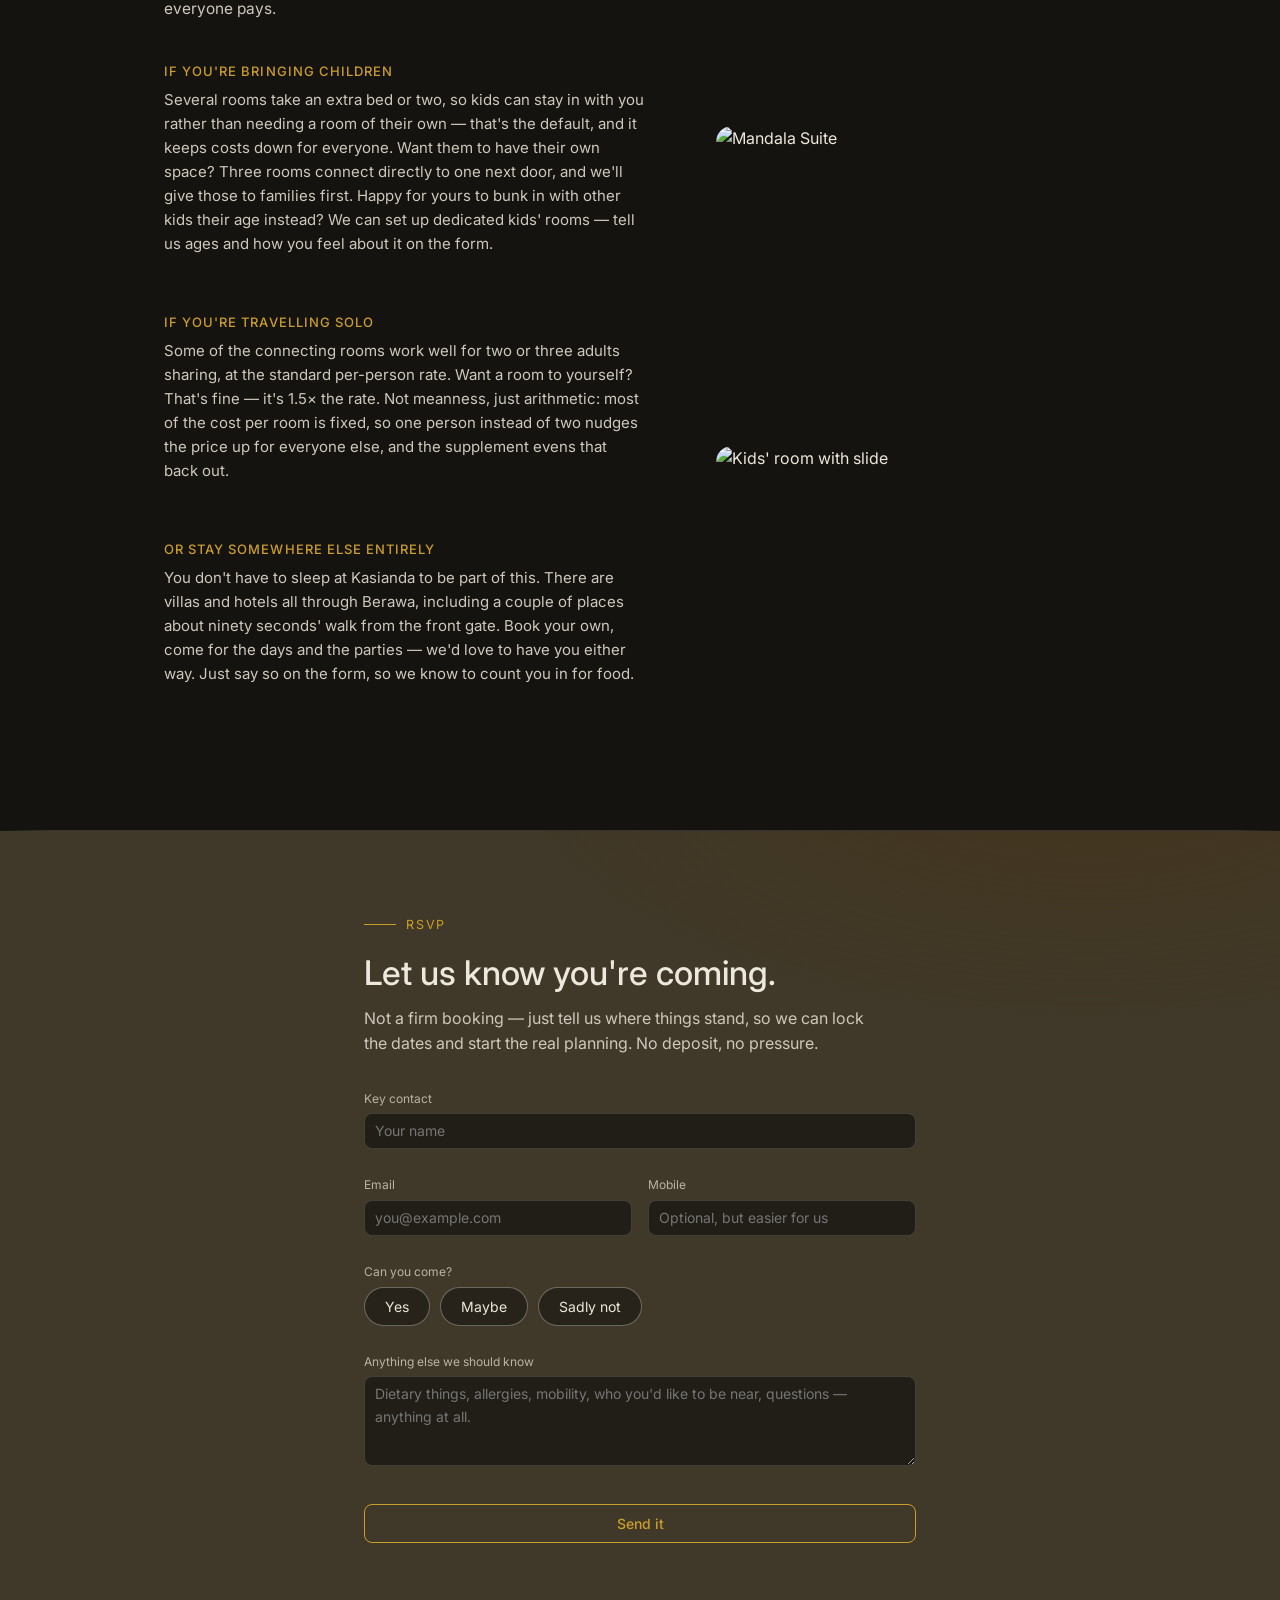
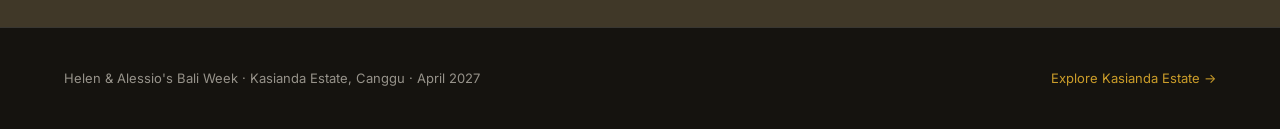
==== commit 71cd5379: "Add files via upload" ====
--- a/index.html
+++ b/index.html
@@ -157,6 +157,7 @@
         <p class="card-body" style="opacity:0.85">Two styled celebrations across the week — a night for the 40ths, a separate day for Matteo's first — both catered and hosted on-site. No venue hunting, no outside planner, no stress for us either.</p>
       </div>
     </div>
+    <p style="margin:32px 0 0;font-size:14px"><a href="https://www.kasianda.com/" target="_blank" rel="noopener">See more of the estate on Kasianda's own site →</a></p>
   </div>
 </section>
 
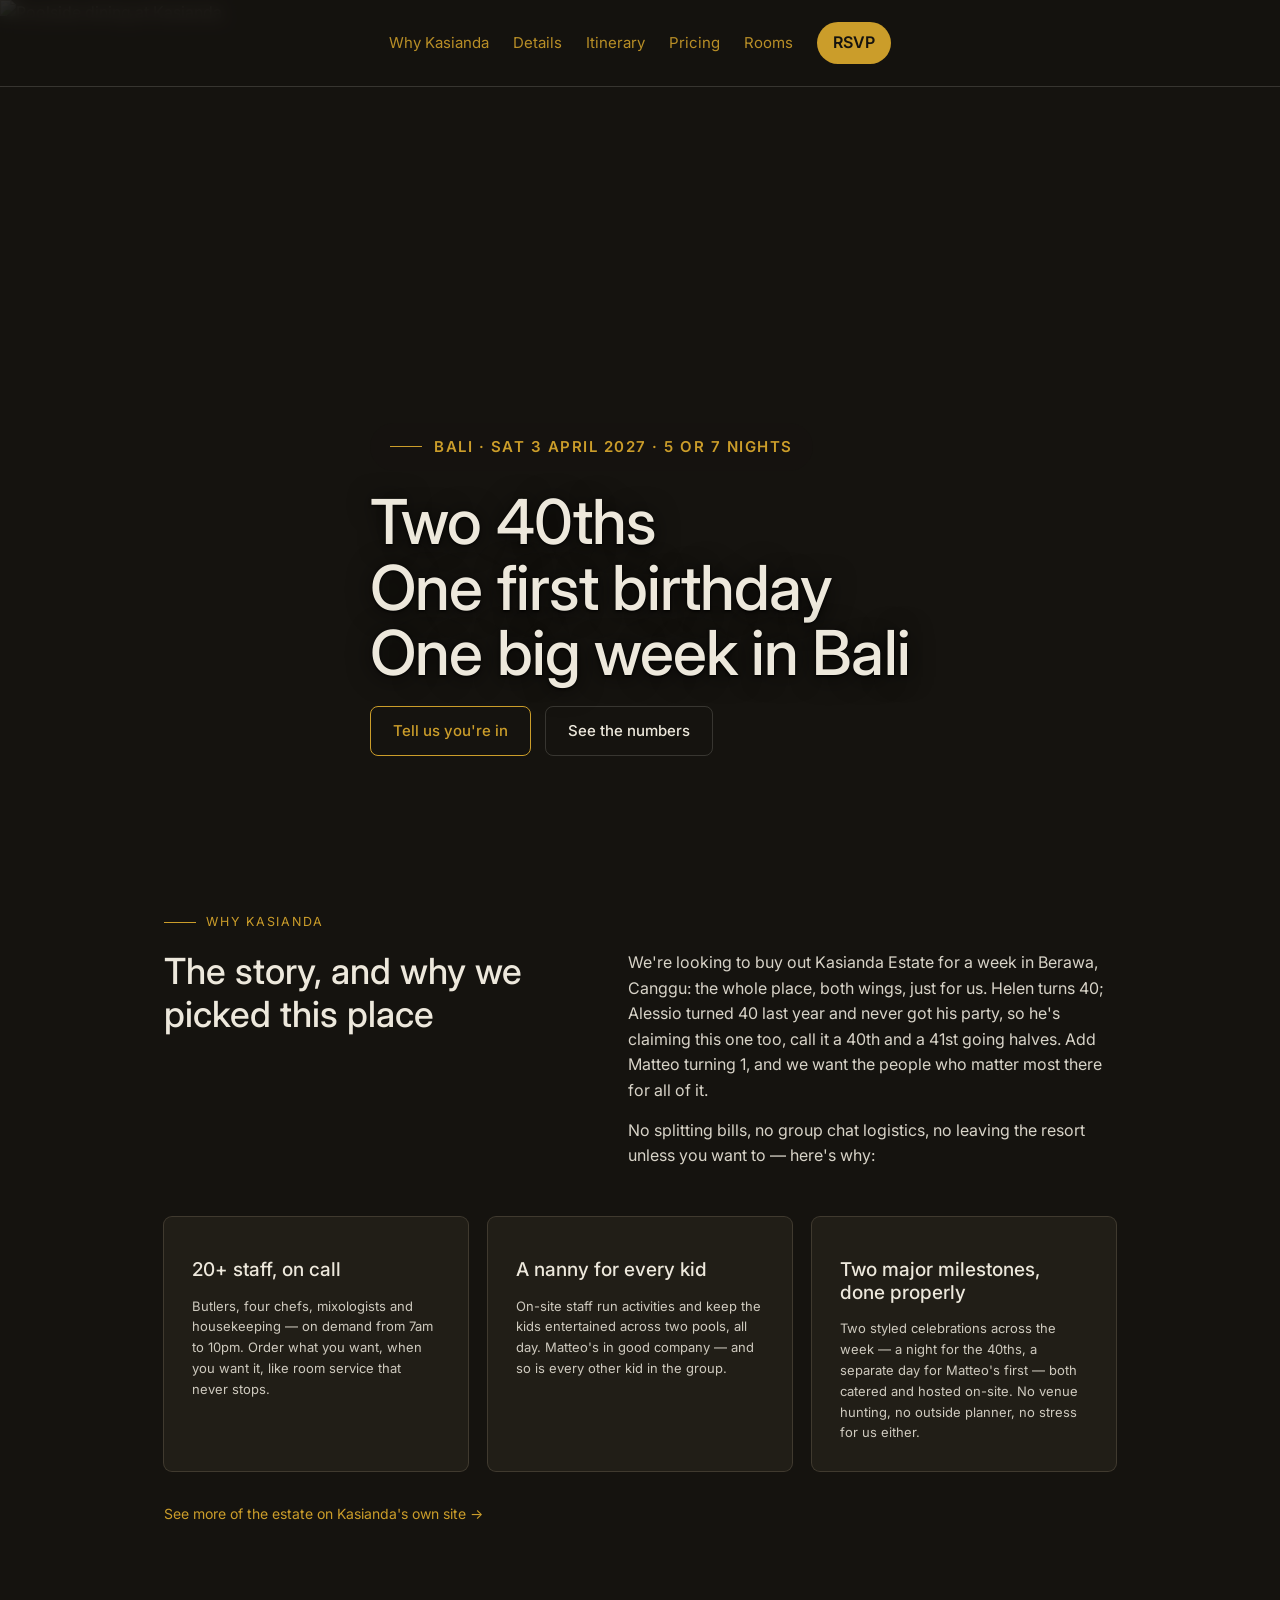
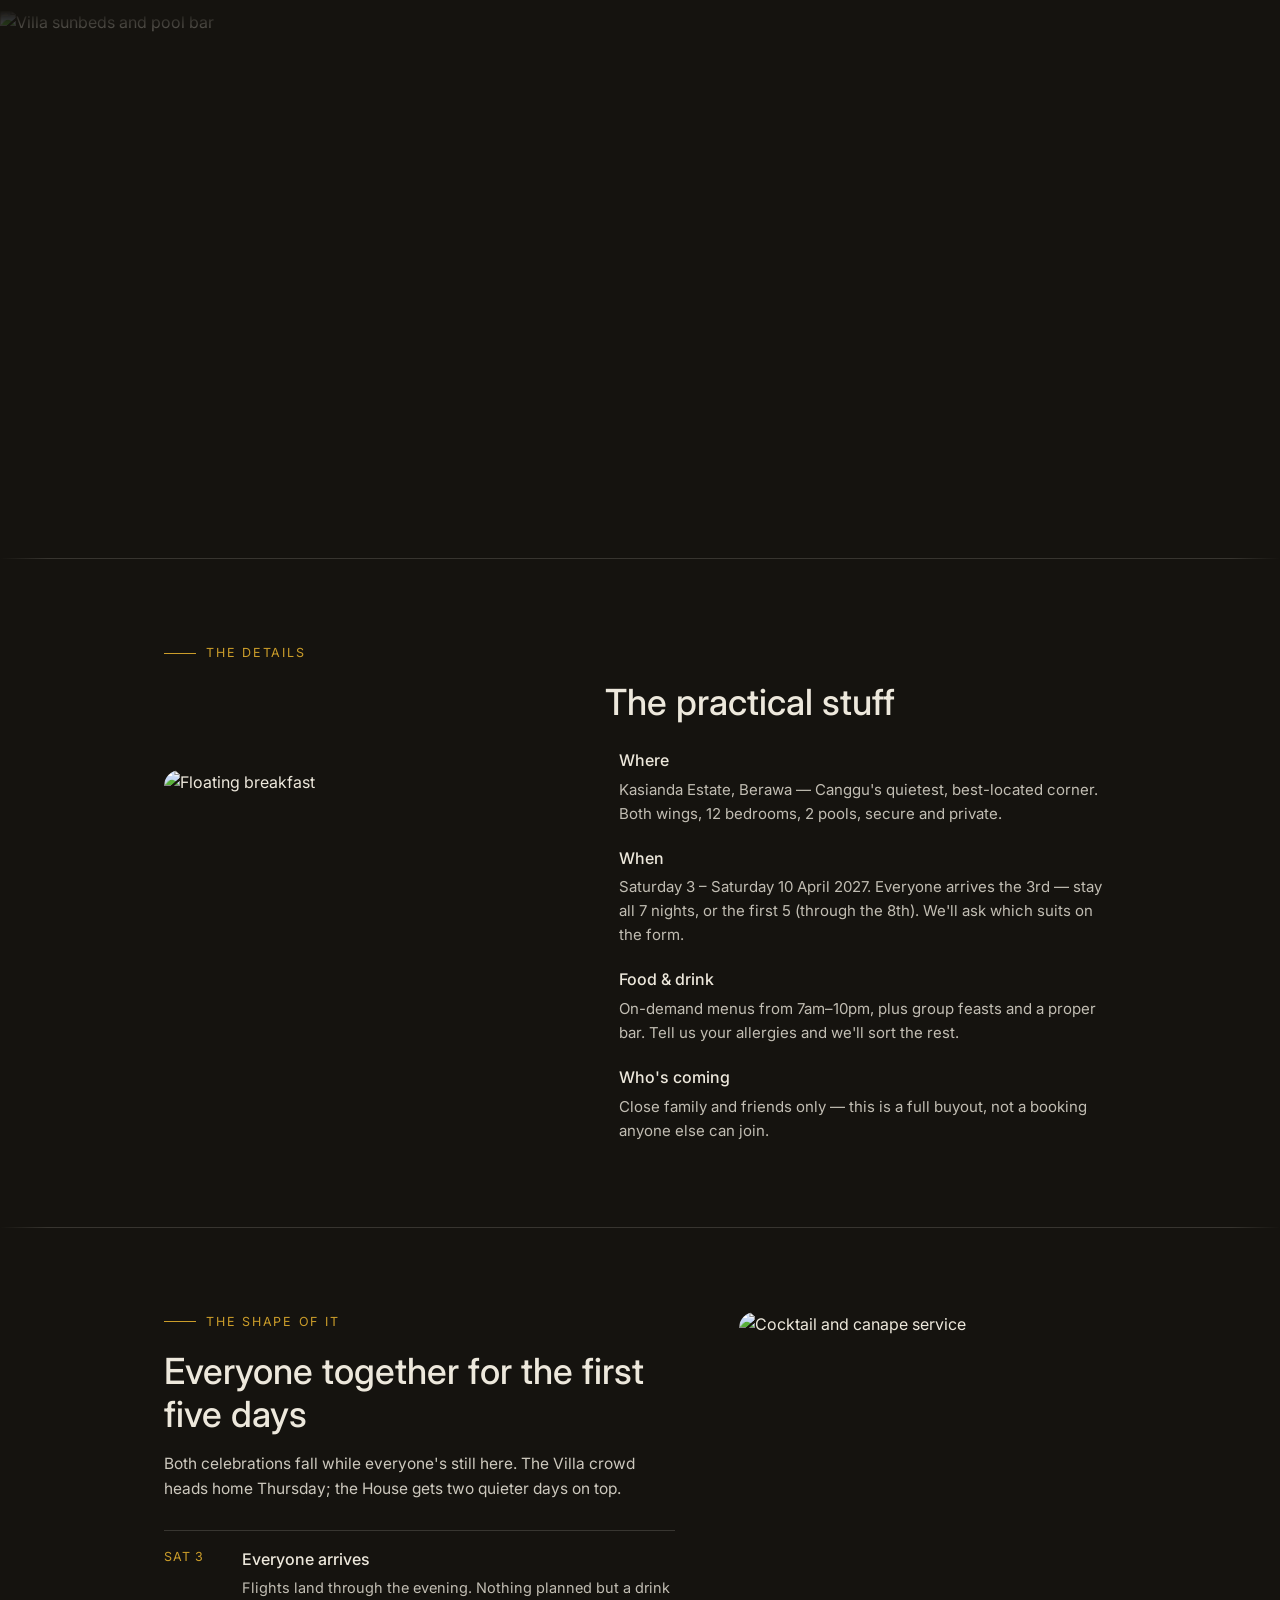
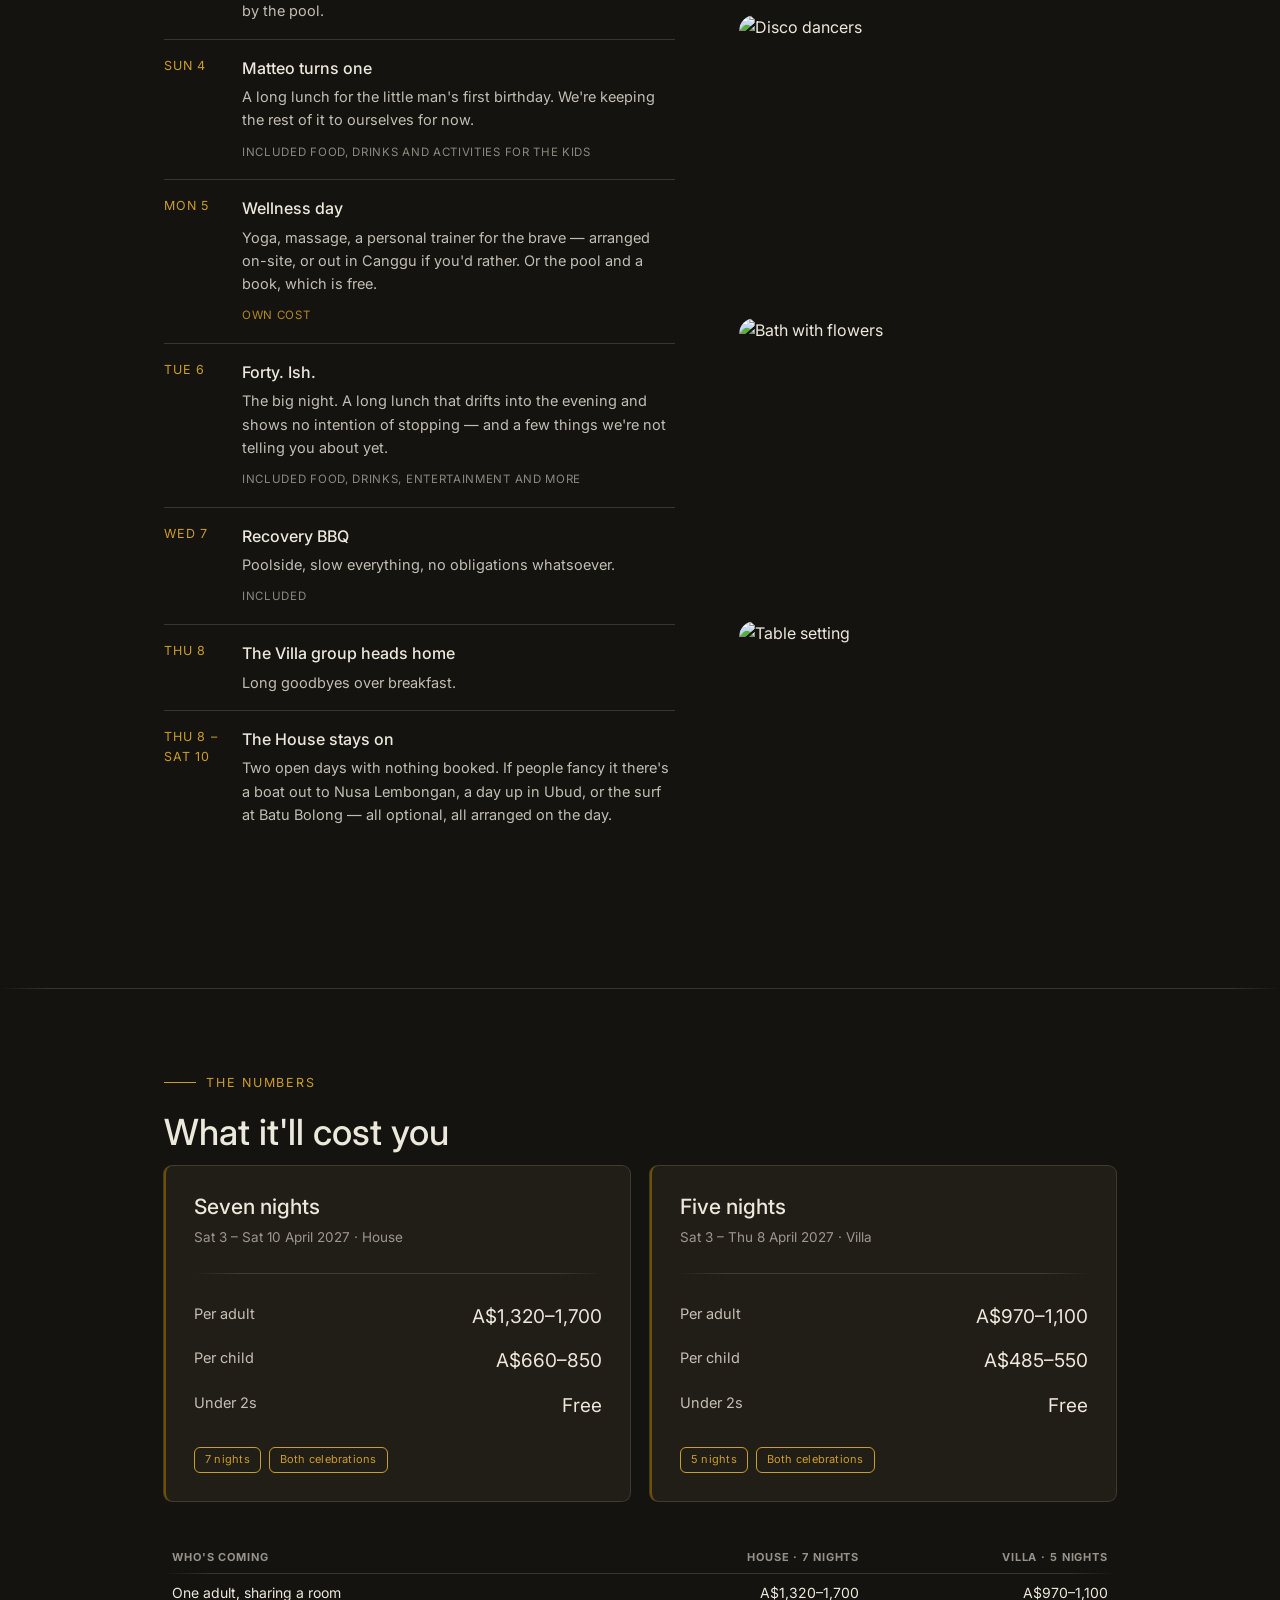
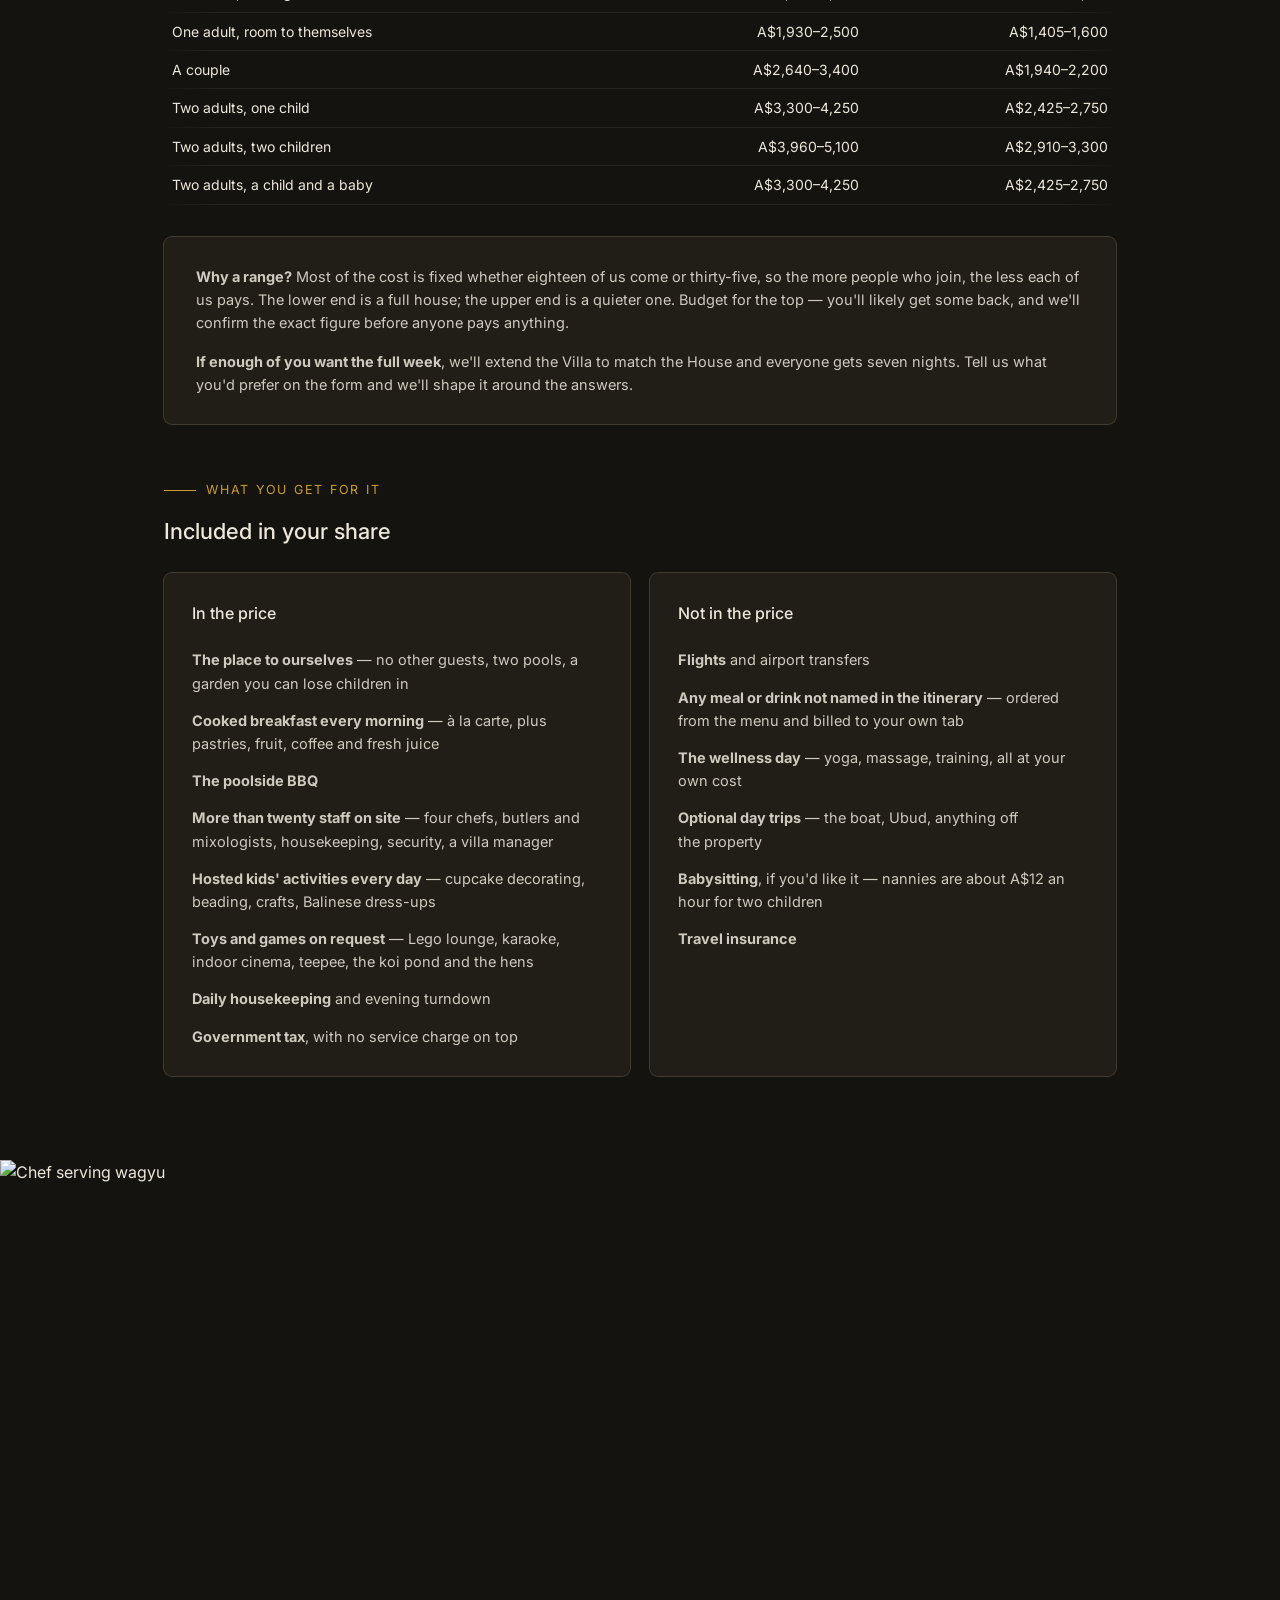
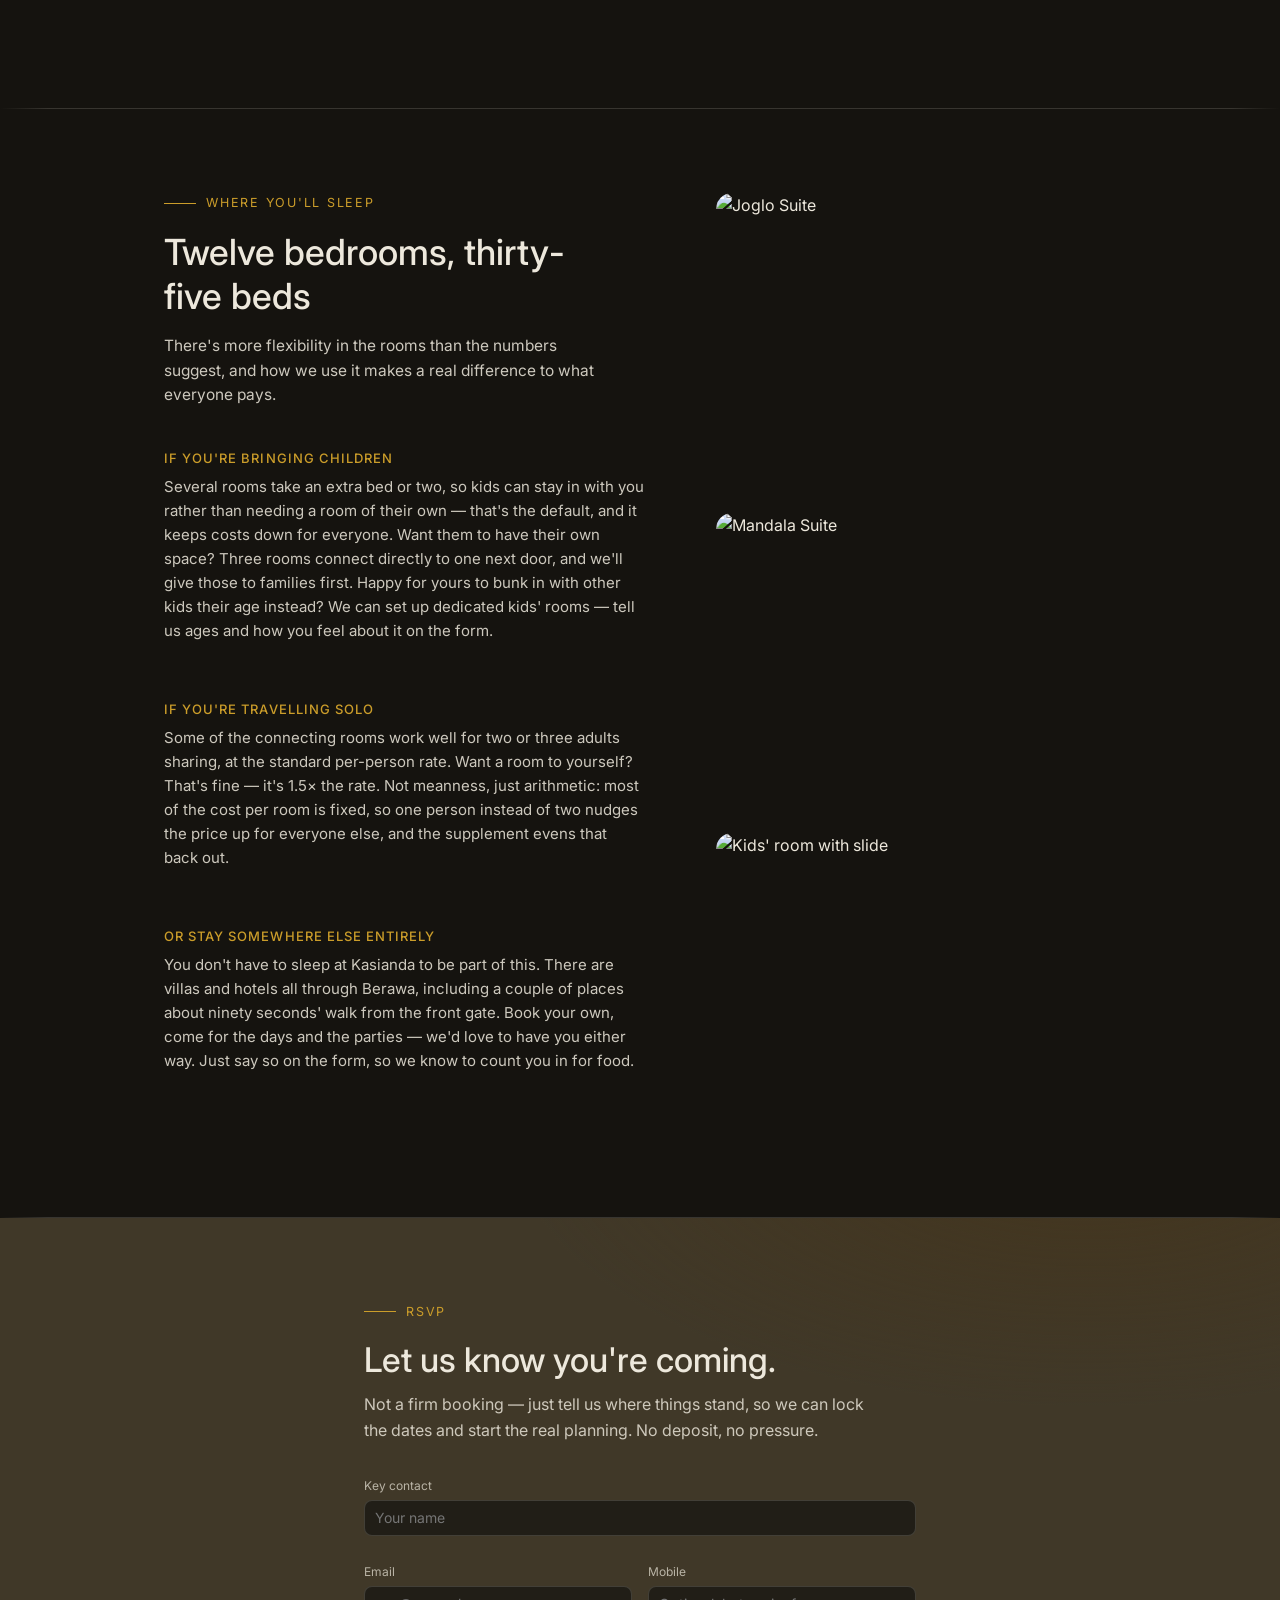
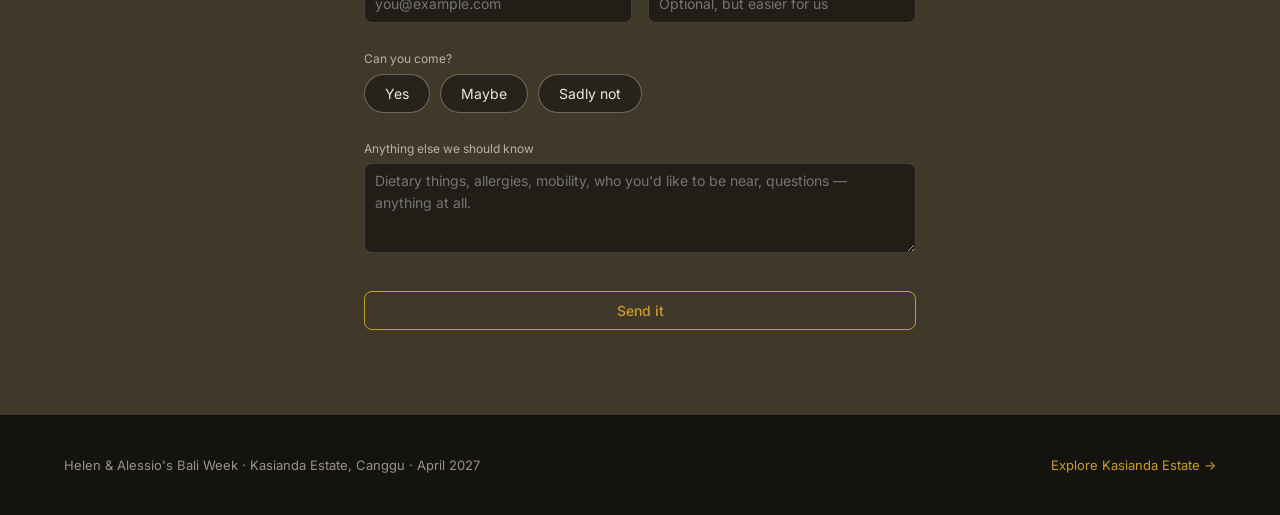
==== commit 7d441057: "Add files via upload" ====
--- a/index.html
+++ b/index.html
@@ -195,9 +195,9 @@
       <p style="opacity:0.85;font-size:15.5px;margin:0 0 28px;max-width:48ch">Both celebrations fall while everyone's still here. The Villa crowd heads home Thursday; the House gets two quieter days on top.</p>
       <div style="display:flex;flex-direction:column">
         <div style="display:grid;grid-template-columns:64px 1fr;gap:14px;padding:16px 0;border-top:1px solid var(--color-divider)"><span style="color:var(--color-accent);font-family:var(--font-heading);font-size:12.5px;letter-spacing:0.06em">SAT 3</span><div><h4 style="margin:0 0 4px;font-size:16px;font-weight:500">Everyone arrives</h4><p style="margin:0;font-size:14.5px;opacity:0.8">Flights land through the evening. Nothing planned but a drink by the pool.</p></div></div>
-        <div style="display:grid;grid-template-columns:64px 1fr;gap:14px;padding:16px 0;border-top:1px solid var(--color-divider)"><span style="color:var(--color-accent);font-family:var(--font-heading);font-size:12.5px;letter-spacing:0.06em">SUN 4</span><div><h4 style="margin:0 0 4px;font-size:16px;font-weight:500">Matteo turns one</h4><p style="margin:0 0 6px;font-size:14.5px;opacity:0.8">A long lunch for the little man's first birthday. We're keeping the rest of it to ourselves for now.</p><span style="font-size:11.5px;letter-spacing:0.06em;text-transform:uppercase;opacity:0.55">Included</span></div></div>
+        <div style="display:grid;grid-template-columns:64px 1fr;gap:14px;padding:16px 0;border-top:1px solid var(--color-divider)"><span style="color:var(--color-accent);font-family:var(--font-heading);font-size:12.5px;letter-spacing:0.06em">SUN 4</span><div><h4 style="margin:0 0 4px;font-size:16px;font-weight:500">Matteo turns one</h4><p style="margin:0 0 6px;font-size:14.5px;opacity:0.8">A long lunch for the little man's first birthday. We're keeping the rest of it to ourselves for now.</p><span style="font-size:11.5px;letter-spacing:0.06em;text-transform:uppercase;opacity:0.55">Included food, drinks and activities for the kids</span></div></div>
         <div style="display:grid;grid-template-columns:64px 1fr;gap:14px;padding:16px 0;border-top:1px solid var(--color-divider)"><span style="color:var(--color-accent);font-family:var(--font-heading);font-size:12.5px;letter-spacing:0.06em">MON 5</span><div><h4 style="margin:0 0 4px;font-size:16px;font-weight:500">Wellness day</h4><p style="margin:0 0 6px;font-size:14.5px;opacity:0.8">Yoga, massage, a personal trainer for the brave — arranged on-site, or out in Canggu if you'd rather. Or the pool and a book, which is free.</p><span style="font-size:11.5px;letter-spacing:0.06em;text-transform:uppercase;color:var(--color-accent);opacity:0.85">Own cost</span></div></div>
-        <div style="display:grid;grid-template-columns:64px 1fr;gap:14px;padding:16px 0;border-top:1px solid var(--color-divider)"><span style="color:var(--color-accent);font-family:var(--font-heading);font-size:12.5px;letter-spacing:0.06em">TUE 6</span><div><h4 style="margin:0 0 4px;font-size:16px;font-weight:500">Forty. Ish.</h4><p style="margin:0 0 6px;font-size:14.5px;opacity:0.8">The big night. A long lunch that drifts into the evening and shows no intention of stopping — and a few things we're not telling you about yet.</p><span style="font-size:11.5px;letter-spacing:0.06em;text-transform:uppercase;opacity:0.55">Included</span></div></div>
+        <div style="display:grid;grid-template-columns:64px 1fr;gap:14px;padding:16px 0;border-top:1px solid var(--color-divider)"><span style="color:var(--color-accent);font-family:var(--font-heading);font-size:12.5px;letter-spacing:0.06em">TUE 6</span><div><h4 style="margin:0 0 4px;font-size:16px;font-weight:500">Forty. Ish.</h4><p style="margin:0 0 6px;font-size:14.5px;opacity:0.8">The big night. A long lunch that drifts into the evening and shows no intention of stopping — and a few things we're not telling you about yet.</p><span style="font-size:11.5px;letter-spacing:0.06em;text-transform:uppercase;opacity:0.55">Included food, drinks, entertainment and more</span></div></div>
         <div style="display:grid;grid-template-columns:64px 1fr;gap:14px;padding:16px 0;border-top:1px solid var(--color-divider)"><span style="color:var(--color-accent);font-family:var(--font-heading);font-size:12.5px;letter-spacing:0.06em">WED 7</span><div><h4 style="margin:0 0 4px;font-size:16px;font-weight:500">Recovery BBQ</h4><p style="margin:0 0 6px;font-size:14.5px;opacity:0.8">Poolside, slow everything, no obligations whatsoever.</p><span style="font-size:11.5px;letter-spacing:0.06em;text-transform:uppercase;opacity:0.55">Included</span></div></div>
         <div style="display:grid;grid-template-columns:64px 1fr;gap:14px;padding:16px 0;border-top:1px solid var(--color-divider)"><span style="color:var(--color-accent);font-family:var(--font-heading);font-size:12.5px;letter-spacing:0.06em">THU 8</span><div><h4 style="margin:0 0 4px;font-size:16px;font-weight:500">The Villa group heads home</h4><p style="margin:0;font-size:14.5px;opacity:0.8">Long goodbyes over breakfast.</p></div></div>
         <div style="display:grid;grid-template-columns:64px 1fr;gap:14px;padding:16px 0;border-top:1px solid var(--color-divider)"><span style="color:var(--color-accent);font-family:var(--font-heading);font-size:12.5px;letter-spacing:0.06em">THU 8 – SAT 10</span><div><h4 style="margin:0 0 4px;font-size:16px;font-weight:500">The House stays on</h4><p style="margin:0;font-size:14.5px;opacity:0.8">Two open days with nothing booked. If people fancy it there's a boat out to Nusa Lembongan, a day up in Ubud, or the surf at Batu Bolong — all optional, all arranged on the day.</p></div></div>
@@ -218,7 +218,6 @@
   <div class="wrap">
     <span class="kicker">The Numbers</span>
     <h2 style="font-size:clamp(26px,3vw,36px);line-height:1.2;margin:0 0 12px;max-width:26ch">What it'll cost you</h2>
-    <p style="max-width:60ch;color:color-mix(in srgb, var(--color-text) 78%, transparent);margin:0 0 40px">Choose 5 nights or 7. All-in for the stay — room, breakfast, and the food at everything we've organised (both birthdays, the recovery BBQ). Turn up and eat; nothing to settle on the day.</p>
 
     <div style="display:grid;grid-template-columns:repeat(2,1fr);gap:20px;margin-bottom:40px" class="stack-mobile">
       <div class="card elev-sm" style="padding:28px;gap:6px;border-left:2px solid var(--color-accent-700)">
@@ -256,10 +255,39 @@
     </div>
 
     <div class="card elev-sm" style="padding:28px 32px;gap:16px">
-      <p style="margin:0;font-size:14.5px;opacity:0.85"><strong style="color:var(--color-text)">Everyone pays the same.</strong> It doesn't matter which house you're in or which room you get — the only thing that changes your total is how many nights you stay.</p>
       <p style="margin:0;font-size:14.5px;opacity:0.85"><strong style="color:var(--color-text)">Why a range?</strong> Most of the cost is fixed whether eighteen of us come or thirty-five, so the more people who join, the less each of us pays. The lower end is a full house; the upper end is a quieter one. Budget for the top — you'll likely get some back, and we'll confirm the exact figure before anyone pays anything.</p>
-      <p style="margin:0;font-size:14.5px;opacity:0.85"><strong style="color:var(--color-text)">And if hardly anyone can come</strong>, the figure would climb past the top of that range — the house costs much the same whether it's half full or full. If that's where we land we'll say so plainly and give you the choice again, rather than quietly sending a bigger number.</p>
       <p style="margin:0;font-size:14.5px;opacity:0.85"><strong style="color:var(--color-text)">If enough of you want the full week</strong>, we'll extend the Villa to match the House and everyone gets seven nights. Tell us what you'd prefer on the form and we'll shape it around the answers.</p>
+    </div>
+
+    <div style="margin-top:56px">
+      <span class="kicker">What You Get For It</span>
+      <h3 style="font-size:22px;line-height:1.2;margin:0 0 28px;max-width:22ch">Included in your share</h3>
+      <div style="display:grid;grid-template-columns:1fr 1fr;gap:20px" class="stack-mobile">
+        <div class="card elev-sm" style="padding:28px">
+          <h4 style="font-size:16px;margin:0 0 16px">In the price</h4>
+          <div style="display:flex;flex-direction:column;gap:14px">
+            <p style="margin:0;font-size:14.5px;opacity:0.85"><strong style="color:var(--color-text)">The place to ourselves</strong> — no other guests, two pools, a garden you can lose children in</p>
+            <p style="margin:0;font-size:14.5px;opacity:0.85"><strong style="color:var(--color-text)">Cooked breakfast every morning</strong> — à la carte, plus pastries, fruit, coffee and fresh juice</p>
+            <p style="margin:0;font-size:14.5px;opacity:0.85"><strong style="color:var(--color-text)">The poolside BBQ</strong></p>
+            <p style="margin:0;font-size:14.5px;opacity:0.85"><strong style="color:var(--color-text)">More than twenty staff on site</strong> — four chefs, butlers and mixologists, housekeeping, security, a villa manager</p>
+            <p style="margin:0;font-size:14.5px;opacity:0.85"><strong style="color:var(--color-text)">Hosted kids' activities every day</strong> — cupcake decorating, beading, crafts, Balinese dress-ups</p>
+            <p style="margin:0;font-size:14.5px;opacity:0.85"><strong style="color:var(--color-text)">Toys and games on request</strong> — Lego lounge, karaoke, indoor cinema, teepee, the koi pond and the hens</p>
+            <p style="margin:0;font-size:14.5px;opacity:0.85"><strong style="color:var(--color-text)">Daily housekeeping</strong> and evening turndown</p>
+            <p style="margin:0;font-size:14.5px;opacity:0.85"><strong style="color:var(--color-text)">Government tax</strong>, with no service charge on top</p>
+          </div>
+        </div>
+        <div class="card elev-sm" style="padding:28px">
+          <h4 style="font-size:16px;margin:0 0 16px">Not in the price</h4>
+          <div style="display:flex;flex-direction:column;gap:14px">
+            <p style="margin:0;font-size:14.5px;opacity:0.85"><strong style="color:var(--color-text)">Flights</strong> and airport transfers</p>
+            <p style="margin:0;font-size:14.5px;opacity:0.85"><strong style="color:var(--color-text)">Any meal or drink not named in the itinerary</strong> — ordered from the menu and billed to your own tab</p>
+            <p style="margin:0;font-size:14.5px;opacity:0.85"><strong style="color:var(--color-text)">The wellness day</strong> — yoga, massage, training, all at your own cost</p>
+            <p style="margin:0;font-size:14.5px;opacity:0.85"><strong style="color:var(--color-text)">Optional day trips</strong> — the boat, Ubud, anything off the property</p>
+            <p style="margin:0;font-size:14.5px;opacity:0.85"><strong style="color:var(--color-text)">Babysitting</strong>, if you'd like it — nannies are about A$12 an hour for two children</p>
+            <p style="margin:0;font-size:14.5px;opacity:0.85"><strong style="color:var(--color-text)">Travel insurance</strong></p>
+          </div>
+        </div>
+      </div>
     </div>
   </div>
 </section>
